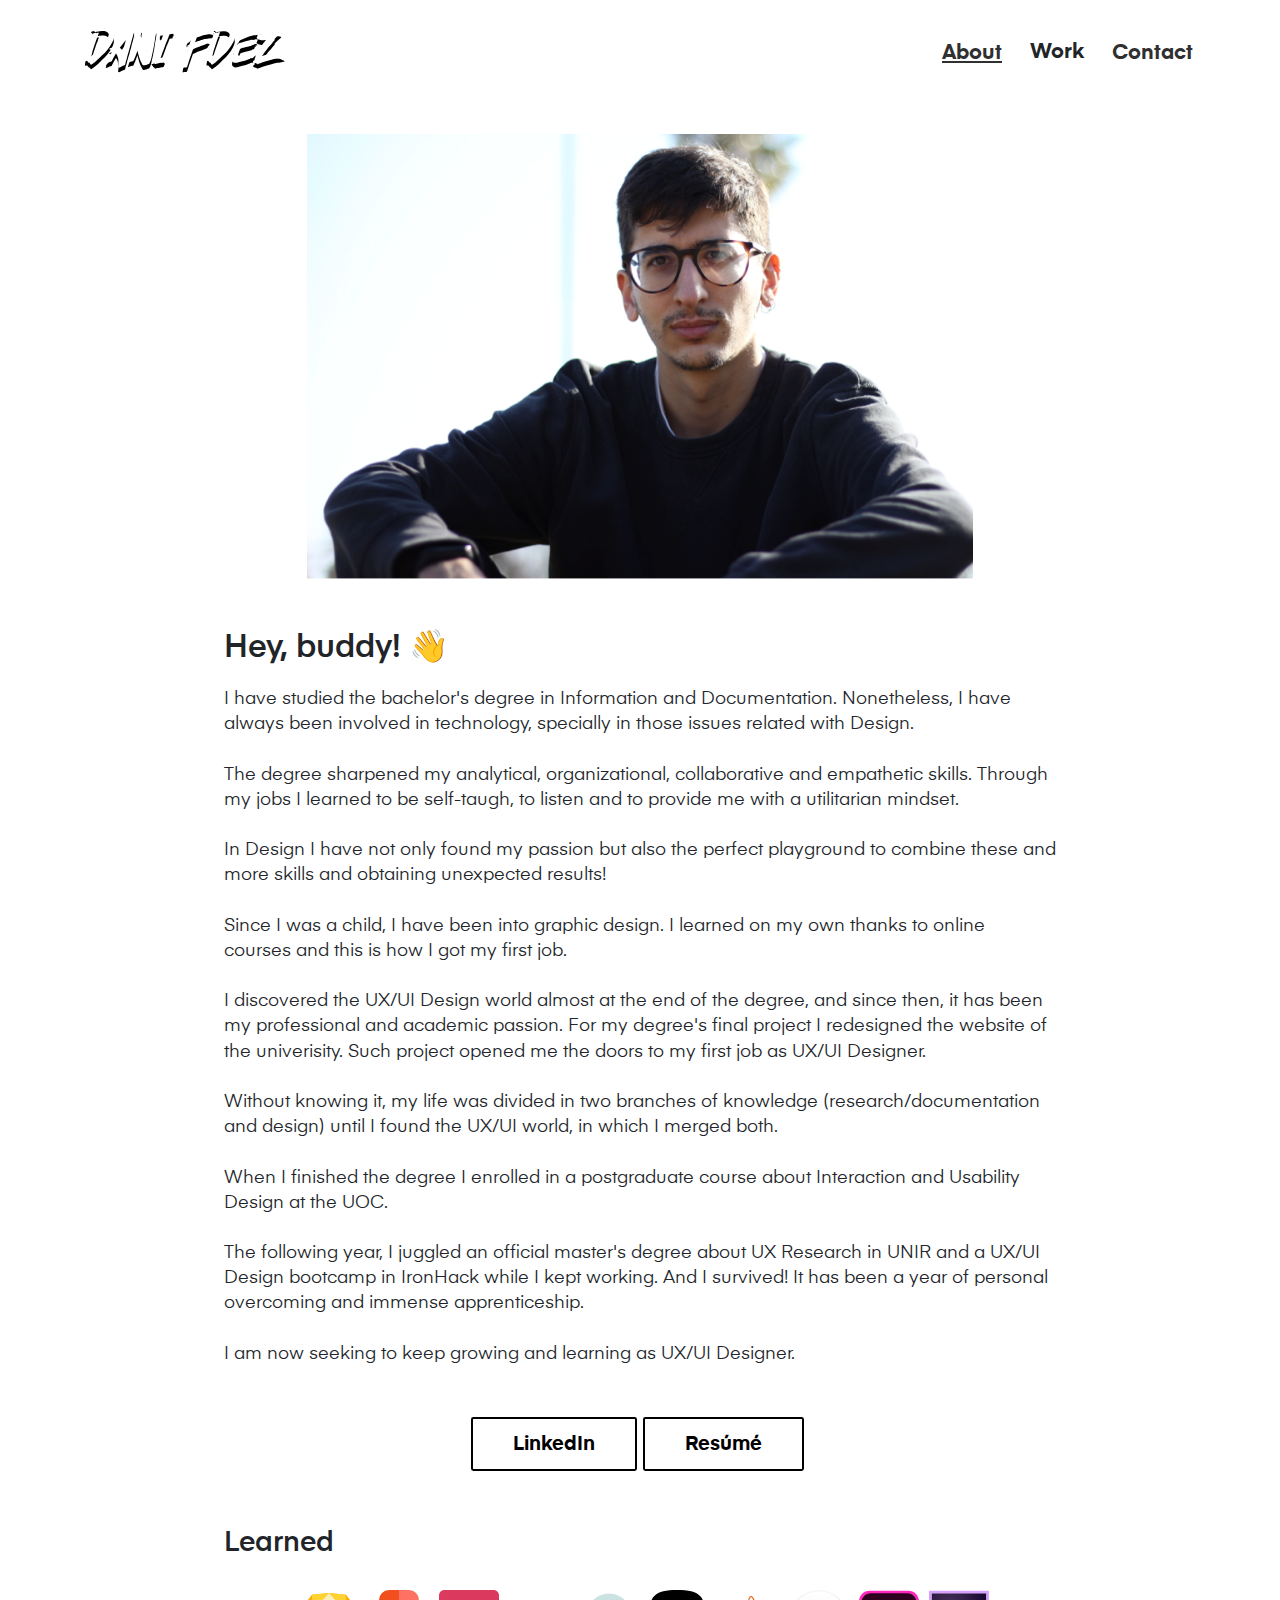
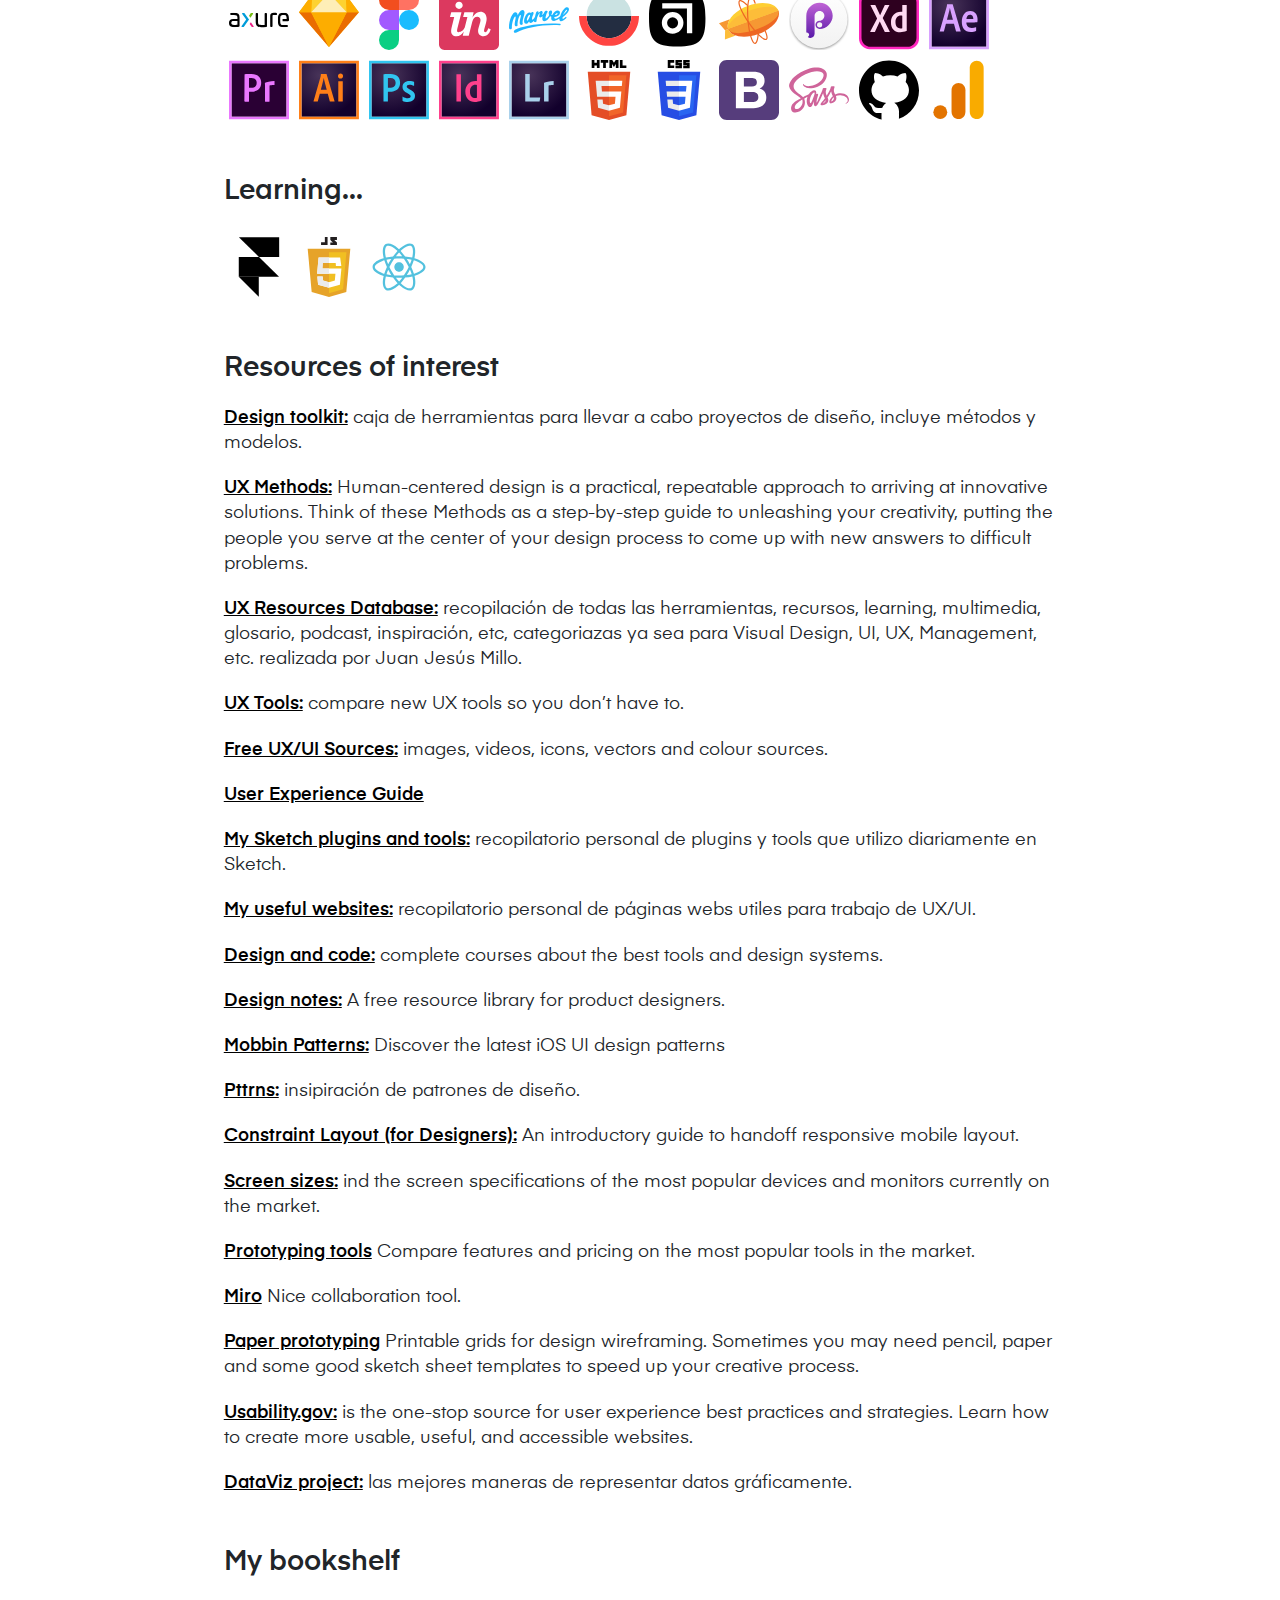
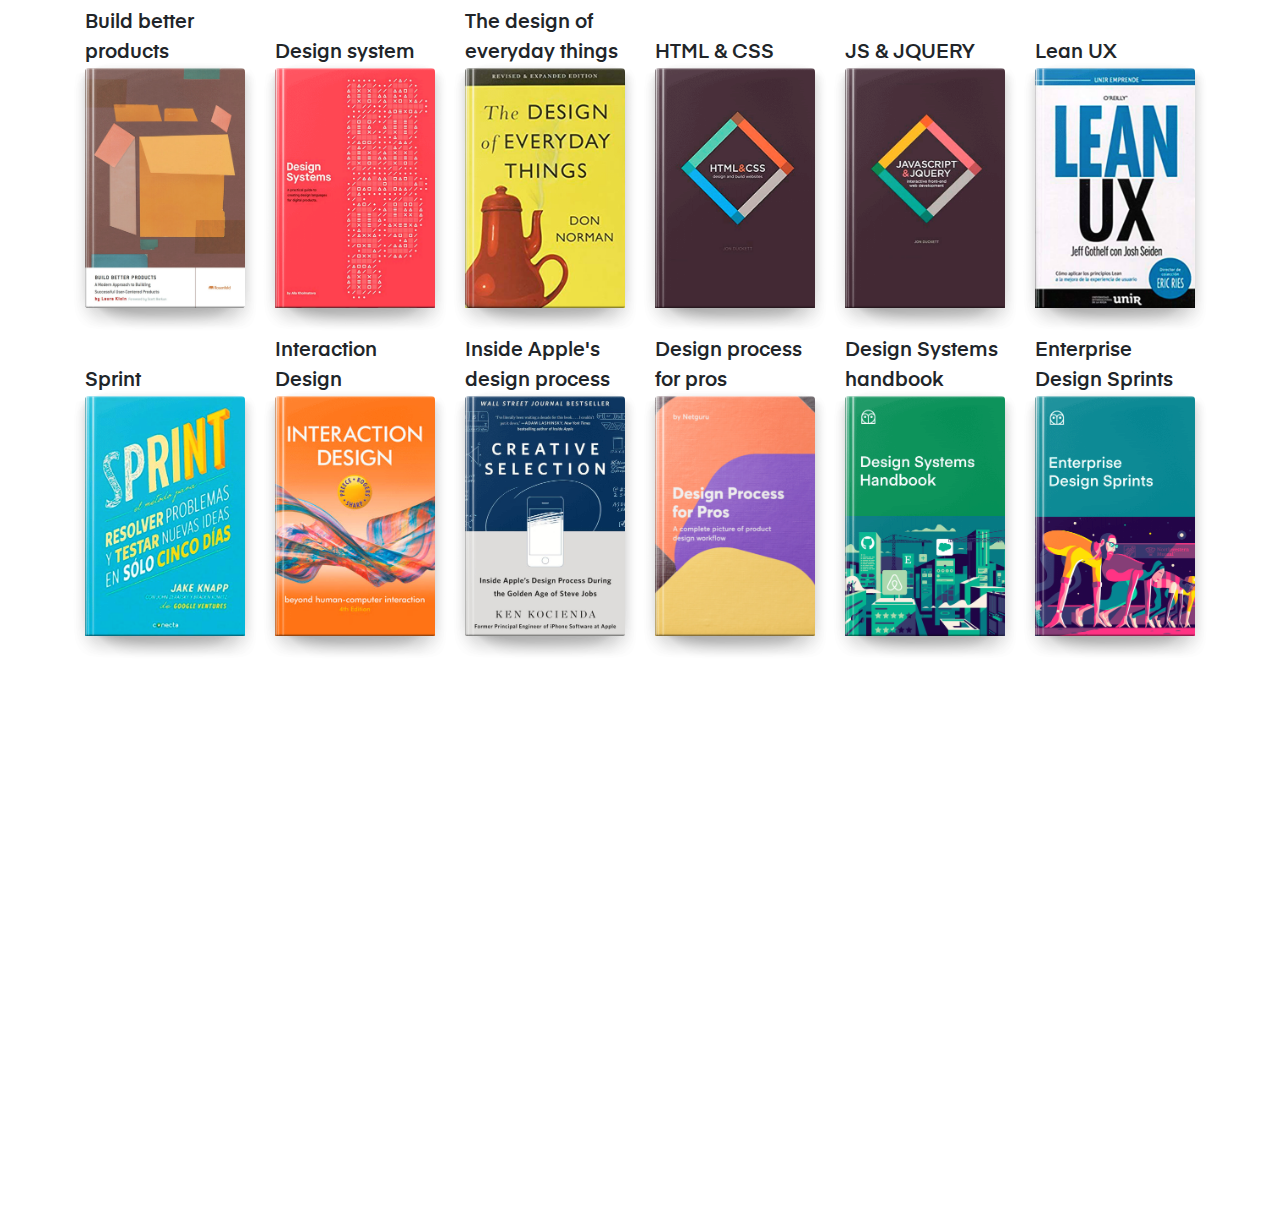
==== about-me.html @ 2f82a714 "New React" ====
<!DOCTYPE HTML>
<html>

<head>
    <meta charset="utf-8">
    <meta http-equiv="x-ua-compatible" content="ie=edge">
    <meta name="viewport" content="width=device-width, initial-scale=1">
    <title>Portfolio de Dani Fernández - Home</title>
    <!-- Global site tag (gtag.js) - Google Analytics -->
    <script async src="https://www.googletagmanager.com/gtag/js?id=UA-138930336-1"></script>
    <script>
        window.dataLayer = window.dataLayer || [];

        function gtag() {
            dataLayer.push(arguments);
        }
        gtag('js', new Date());
        gtag('config', 'UA-138930336-1');
    </script>
    <!-- fin del script de Google Analytics-->
    <link rel="icon" type="image/png" href="img/favicon.ico">
    <link rel="stylesheet" href="https://use.fontawesome.com/releases/v5.8.2/css/all.css"
        integrity="sha384-oS3vJWv+0UjzBfQzYUhtDYW+Pj2yciDJxpsK1OYPAYjqT085Qq/1cq5FLXAZQ7Ay" crossorigin="anonymous">

    <style>
        @import url('https://fonts.googleapis.com/css?family=Cabin&display=swap');
    </style>
    <meta name="description" content="Dani Fernàndez's portfolio. UX/UI designer">
    <meta name="keywords"
        content="UX, User Expirience, UI, Product Designer, User Interface, IA, Information Arquitecture, web design, mobile design, app design, mobile first, pixel perfect, sketch, framer, zeplin, axure, xd, hotjar">
    <link rel="stylesheet" href="css/reset.css">
    <link rel="stylesheet" href="css/fonts.css">
    <link rel="stylesheet" href="css/style.css">
    <link rel="stylesheet" href="css/responsive-css.css">
    <link rel="stylesheet" href="grt-responsive-menu.css">
    <link href="https://unpkg.com/aos@2.3.1/dist/aos.css" rel="stylesheet">
    <link rel="stylesheet" href="https://stackpath.bootstrapcdn.com/bootstrap/4.3.1/css/bootstrap.min.css"
        integrity="sha384-ggOyR0iXCbMQv3Xipma34MD+dH/1fQ784/j6cY/iJTQUOhcWr7x9JvoRxT2MZw1T" crossorigin="anonymous">
    <script src="https://unpkg.com/aos@2.3.1/dist/aos.js"></script>
</head>

<body>
    <!--<body id="background-about-me"> para poner fondo de color-->
    <header>
        <div class="container">
            <div class="grt-menu-row">
                <div class="grt-menu-logo">
                    <a href="index.html" class="grt-logo"><img id="humo" src="img/Logo.svg" alt="Breaking Borders Logo"
                            height="50" width="68"> </a>
                </div>
                <div class="grt-menu-right">
                    <nav>
                        <button class="grt-mobile-button"><span class="line1"></span><span class="line2"></span><span
                                class="line3"></span></button>
                        <ul class="grt-menu">
                            <li class="active"><a href="about-me.html">About</a></li>
                            <li class="grt-dropdown"><a>Work <span style="font-size: 0.75em;"><i
                                            class="fas fa-chevron-down"></i></span></a>
                                <ul class="grt-dropdown-list">
                                    <li><a href="work/wellness.html">Safely</a></li>
                                    <li><a href="work/capstone.html">Capstone</a></li>
                                    <li><a href="work/dali.html">Museu Dalí</a></li>
                                    <li><a href="work/bac.html">Barcelona Activa</a></li>
                                    <li><a href="work/extra.html">Extra</a></li>
                                </ul>
                            </li>
                            <li><a href="mailto:danifdezalonso@gmail.com">Contact</a></li>
                        </ul>
                    </nav>
                </div>
            </div>
        </div>
    </header>

    <div class="container about-me">
        <img src="img/profile.webp" class="center margin-top-mini profile">
        <h2 class="margin-top-mini margin-75">Hey, buddy! 👋</h2>
        <p class="margin-75" style="margin-top:20px;">
            I have studied the bachelor's degree in Information and Documentation. Nonetheless, I have always been
            involved in technology, specially in those issues related with Design.<br><br>

            The degree sharpened my analytical, organizational, collaborative and empathetic skills. Through my jobs I
            learned to be self-taugh, to listen and to provide me with a utilitarian mindset.<br><br>

            In Design I have not only found my passion but also the perfect playground to combine these and more skills
            and obtaining unexpected results!<br><br>

            Since I was a child, I have been into graphic design. I learned on my own thanks to online courses and this
            is how I got my first job.<br><br>

            I discovered the UX/UI Design world almost at the end of the degree, and since then, it has been my
            professional and academic passion. For my degree's final project I redesigned the website of the
            univerisity. Such project opened me the doors to my first job as UX/UI Designer. <br><br>

            Without knowing it, my life was divided in two branches of knowledge (research/documentation and design)
            until I found the UX/UI world, in which I merged both.<br><br>

            When I finished the degree I enrolled in a postgraduate course about Interaction and Usability Design at the
            UOC.<br><br>

            The following year, I juggled an official master's degree about UX Research in UNIR and a UX/UI Design
            bootcamp in IronHack while I kept working. And I survived! It has been a year of personal overcoming and
            immense apprenticeship.<br><br>

            I am now seeking to keep growing and learning as UX/UI Designer. </p>
        <div class="row margin-top-mini" style="justify-content: center;">
            <div><a href="https://www.linkedin.com/in/dani-fdez" target="_blank"><button
                        class="boton-cv">LinkedIn</button></a></div>
            <div><a href="https://drive.google.com/file/d/1-_pYslMUc0aTa4HWceda8Pv_zIOlMIqs/view?usp=sharing"
                    target="_blank"><button class="boton-cv">Resúmé</button></a></div>
        </div>
    </div>

    <!--Tools know-->
    <div class="container about-me margin-75 margin-top-mini">
        <h3 class="margin-75">Learned</h3>
    </div>
    <div class="container">
        <ul class="herramientas margin-75" style="margin-top: 24px;">

            <li>
                <a href="https://www.axure.com/">
                    <svg viewBox="0 0 117 28" version="1.1" xmlns="http://www.w3.org/2000/svg"
                        xmlns:xlink="http://www.w3.org/1999/xlink">
                        <defs>
                            <polygon id="path-1"
                                points="0.00774926654 0.0132998605 21.670493 0.0132998605 21.670493 27.9720949 0.00774926654 27.9720949">
                            </polygon>
                            <polygon id="path-3"
                                points="0.00020311996 0.0130968228 20.9520269 0.0130968228 20.9520269 27.9720949 0.00020311996 27.9720949">
                            </polygon>
                        </defs>
                        <g id="Page-1" stroke="none" stroke-width="1" fill="none" fill-rule="evenodd">
                            <g id="logo-reverse">
                                <g id="Group-17" transform="translate(24.342765, 0.000000)">
                                    <path
                                        d="M48.2591132,0.360074754 L46.5986075,0.360074754 C45.7495661,0.360074754 45.1564558,0.952944756 45.1564558,1.80164222 L45.1564558,23.6809818 L38.2524084,23.6809818 C33.9828268,23.6809818 32.2502136,23.4099265 32.2502136,16.5909062 L32.2502136,1.80164222 C32.2502136,0.952944756 31.6571033,0.360074754 30.8080619,0.360074754 L29.1952894,0.360074754 C28.3462479,0.360074754 27.7054045,0.979339653 27.7054045,1.80164222 L27.7054045,16.5909062 C27.7054045,26.2818943 31.2132862,27.9863956 38.5855251,27.9863956 C41.2362406,27.9863956 44.8680255,27.9863956 48.3312208,27.49809 L48.4114531,27.481847 C49.2665882,27.2676422 49.7012649,26.7773062 49.7012649,26.0240365 L49.7012649,1.80164222 C49.7012649,0.952944756 49.1081546,0.360074754 48.2591132,0.360074754"
                                        id="Fill-4" fill="#000000" fill-rule="nonzero"></path>
                                    <path
                                        d="M68.187314,0.411646323 L68.0745824,0.38220586 C67.1016378,0.177137811 64.4417819,0.0279051226 63.1225178,0.0279051226 C58.4558367,0.0279051226 55.9889448,1.98518828 55.9889448,5.68859542 L55.9889448,26.307071 C55.9889448,27.1567837 56.5820551,27.7496537 57.4321121,27.7496537 L59.0916022,27.7496537 C59.9416592,27.7496537 60.5347695,27.1567837 60.5347695,26.307071 L60.5347695,6.06726067 C60.5347695,5.15359115 60.764295,4.33331896 63.5500853,4.33331896 L67.6724049,4.3292582 C68.0766136,4.37798724 68.4625415,4.26631652 68.7580811,4.01454981 C69.0820574,3.74146414 69.2597874,3.34249512 69.2597874,2.89175148 L69.2597874,1.84915304 C69.2597874,1.1639009 68.8687814,0.640063703 68.187314,0.411646323"
                                        id="Fill-6" fill="#000000" fill-rule="nonzero"></path>
                                    <g id="Group-10" transform="translate(70.966167, 0.014605)">
                                        <g id="Fill-8-Clipped">
                                            <mask id="mask-2" fill="white">
                                                <use xlink:href="#path-1"></use>
                                            </mask>
                                            <g id="path-1"></g>
                                            <path
                                                d="M10.9823207,0.0132998605 C6.20392363,0.0132998605 3.50344377,0.937121268 1.95262288,3.10353323 C0.333756802,5.36638808 0.00774926654,8.93883592 0.00774926654,13.9690942 C0.00774926654,23.8438314 1.53318016,27.9726025 10.9823207,27.9726025 C12.1167457,27.9726025 15.9963369,27.9502683 18.2611244,27.6741371 C19.1426651,27.5269348 19.5377334,26.8508193 19.5377334,26.2457671 L19.5377334,25.1554548 C19.5377334,24.3067573 18.8968899,23.6661735 18.0478485,23.6661735 L10.9823207,23.6661735 C5.65042174,23.6661735 4.68966433,22.4073399 4.55255836,15.2482316 L4.55255836,12.9325869 C4.59826035,5.60698772 5.55901776,4.31871369 10.9823207,4.31871369 C15.9831341,4.31871369 16.9408447,5.46181579 17.1074031,11.9113074 L9.16236584,11.9113074 L9.16236584,16.2634199 L19.6128878,16.2634199 C21.670493,16.2634199 21.670493,14.8218525 21.670493,14.3487747 L21.670493,12.9579666 C21.5222154,2.91673857 19.1243843,0.0132998605 10.9823207,0.0132998605"
                                                id="Fill-8" fill="#000000" fill-rule="nonzero" mask="url(#mask-2)">
                                            </path>
                                        </g>
                                    </g>
                                    <path
                                        d="M22.585969,1.03720539 L22.585969,1.03720539 C22.3726931,0.583416193 21.9156731,0.312360901 21.3631869,0.312360901 L19.2294117,0.312360901 C18.6098958,0.312360901 18.1467823,0.562097237 17.9030383,1.01284087 L14.7404606,5.64209979 L17.5089856,9.4348435 L22.3422251,2.48892474 C22.8733838,1.84224976 22.6895602,1.25851645 22.585969,1.03720539"
                                        id="Fill-11" fill="#74BB11" fill-rule="nonzero"></path>
                                    <path
                                        d="M5.91439053,0.960355631 L5.91134373,0.956294877 C5.42893383,0.312665457 4.78809036,0.312665457 4.5768456,0.312665457 L2.48978802,0.312665457 C1.95558252,0.312665457 1.51785901,0.55834104 1.28833346,0.986750528 C1.0537299,1.4253119 1.10349429,1.95320985 1.42848623,2.44151545 L9.16024749,13.1801779 L0.269686859,25.6030379 C-0.0410866793,26.0700245 -0.0847574706,26.589801 0.150861682,27.0283623 C0.380387237,27.4567718 0.81811075,27.7024474 1.35231624,27.7024474 L3.48609142,27.7024474 C4.03451531,27.7024474 4.51692521,27.4171795 4.75762236,26.967451 L14.7084692,13.228907 L5.91439053,0.960355631 Z"
                                        id="Fill-13" fill="#009CD9" fill-rule="nonzero"></path>
                                    <path
                                        d="M23.6698264,25.9749789 L18.2838965,18.5748716 L15.9141579,21.844625 L20.1738667,27.5358633 L20.2849895,27.5843106 C20.4684304,27.663588 20.6439339,27.7023459 20.8220832,27.7023459 L22.6335619,27.7023459 C23.0709978,27.7023459 23.4431711,27.5067949 23.6530698,27.1676637 C23.869142,26.818843 23.8744336,26.3845789 23.6698264,25.9749789"
                                        id="Fill-15" fill="#EB2084" fill-rule="nonzero"></path>
                                </g>
                                <g id="Group-3">
                                    <g id="Fill-1-Clipped">
                                        <mask id="mask-4" fill="white">
                                            <use xlink:href="#path-3"></use>
                                        </mask>
                                        <g id="path-3"></g>
                                        <path
                                            d="M16.4072179,16.0743919 L16.4072179,23.3167456 C14.2947703,23.6416059 11.0753189,23.7136843 9.97745553,23.7136843 C5.1228885,23.7136843 4.59172981,22.3848027 4.59172981,19.5625791 C4.59172981,16.9220741 5.57787721,16.0743919 8.6500666,16.0743919 L16.4072179,16.0743919 Z M9.74082078,0.0130968228 C8.24077988,0.0130968228 6.19536189,0.0516739805 3.65026879,0.359276053 L3.53550602,0.383640574 C2.79411816,0.595814941 2.41834624,1.08310535 2.41834624,1.83434474 L2.41834624,2.87694319 C2.41834624,3.76624819 2.97083253,4.31851066 3.86049795,4.31851066 L9.74082078,4.31851066 C14.475547,4.31851066 16.4072179,5.60373912 16.4072179,8.75488379 L16.4072179,11.8166919 L8.6500666,11.8166919 C2.5869358,11.8166919 0.00020311996,14.1323365 0.00020311996,19.5625791 C0.00020311996,25.6141169 2.67732419,27.9723994 9.55090362,27.9723994 C12.3346627,27.9723994 17.4603948,27.7561643 19.3544885,27.1775069 C20.9520269,26.7328544 20.9520269,25.5105677 20.9520269,25.1075379 L20.9520269,8.47063105 C20.9520269,2.7794851 17.2846961,0.0130968228 9.74082078,0.0130968228 L9.74082078,0.0130968228 Z"
                                            id="Fill-1" fill="#000000" fill-rule="nonzero" mask="url(#mask-4)"></path>
                                    </g>
                                </g>
                            </g>
                        </g>
                    </svg>
                </a>
            </li>
            <li>
                <a href="https://www.sketch.com/">
                    <svg viewBox="0 0 394 356" version="1.1" xmlns="http://www.w3.org/2000/svg"
                        xmlns:xlink="http://www.w3.org/1999/xlink">
                        <g id="Page-1" stroke="none" stroke-width="1" fill="none" fill-rule="evenodd">
                            <g id="Sketch_Logo" fill-rule="nonzero">
                                <polygon id="Path" fill="#FDB300"
                                    points="85.790323 11.7151549 196.602823 0 307.415323 11.7151549 393.205645 126.881084 196.602823 355.823009 0 126.881084">
                                </polygon>
                                <g id="Group" transform="translate(0.000000, 126.881084)">
                                    <polygon id="Path" fill="#EA6C00" points="79.634 0 196.603 228.942 0 0"></polygon>
                                    <polygon id="Path" fill="#EA6C00"
                                        transform="translate(294.903968, 114.471000) scale(-1, 1) translate(-294.903968, -114.471000) "
                                        points="276.236468 0 393.205468 228.942 196.602468 0"></polygon>
                                    <polygon id="Path" fill="#FDAD00" points="79.634 0 313.572 0 196.603 228.942">
                                    </polygon>
                                </g>
                                <g id="Group">
                                    <polygon id="Path" fill="#FDD231" points="196.603 0 85.79 11.715 79.634 126.881">
                                    </polygon>
                                    <polygon id="Path" fill="#FDD231"
                                        transform="translate(255.086896, 63.440500) scale(-1, 1) translate(-255.086896, -63.440500) "
                                        points="313.571396 0 202.758396 11.715 196.602396 126.881"></polygon>
                                    <polygon id="Path" fill="#FDAD00"
                                        transform="translate(350.310468, 69.298000) scale(-1, 1) translate(-350.310468, -69.298000) "
                                        points="307.414968 126.881 393.205968 11.715 387.048968 126.881"></polygon>
                                    <polygon id="Path" fill="#FDAD00" points="0 126.881 85.79 11.715 79.634 126.881">
                                    </polygon>
                                    <polygon id="Path" fill="#FEEEB7" points="196.603 0 79.634 126.881 313.572 126.881">
                                    </polygon>
                                </g>
                            </g>
                        </g>
                    </svg>
                </a>
            </li>
            <li>
                <a href="https://www.figma.com/">
                    <svg width="40px" viewBox="0 0 38 57" class="css-18puooo"><path fill="#1abcfe" d="M19 28.5a9.5 9.5 0 1 1 19 0 9.5 9.5 0 0 1-19 0z"></path><path fill="#0acf83" d="M0 47.5A9.5 9.5 0 0 1 9.5 38H19v9.5a9.5 9.5 0 1 1-19 0z"></path><path fill="#ff7262" d="M19 0v19h9.5a9.5 9.5 0 1 0 0-19H19z"></path><path fill="#f24e1e" d="M0 9.5A9.5 9.5 0 0 0 9.5 19H19V0H9.5A9.5 9.5 0 0 0 0 9.5z"></path><path fill="#a259ff" d="M0 28.5A9.5 9.5 0 0 0 9.5 38H19V19H9.5A9.5 9.5 0 0 0 0 28.5z"></path></svg>
                </a>
            </li>
            <li>
                <a href="https://www.invisionapp.com/">
                    <svg viewBox="0 0 2500 2500" version="1.1" xmlns="http://www.w3.org/2000/svg"
                        xmlns:xlink="http://www.w3.org/1999/xlink">
                        <g id="Page-1" stroke="none" stroke-width="1" fill="none" fill-rule="evenodd">
                            <g id="invision" fill-rule="nonzero">
                                <path
                                    d="M2273.36914,0 L226.630859,0 C101.464844,0 0,101.464844 0,226.630859 L0,2273.36914 C0,2398.53516 101.464844,2500 226.630859,2500 L2273.36914,2500 C2398.53516,2500 2500,2398.53516 2500,2273.36914 L2500,226.630859 C2500,101.464844 2398.53516,0 2273.36914,0"
                                    id="Path" fill="#DC395F"></path>
                                <path
                                    d="M835.498047,786.572266 C918.603516,786.572266 988.222656,721.435547 988.222656,636.064453 C988.222656,550.751953 918.603516,485.625 835.498047,485.625 C752.392578,485.625 682.792969,550.751953 682.792969,636.064453 C682.792969,721.425781 752.392578,786.572266 835.498047,786.572266 M518.837891,1592.43164 C509.863281,1630.61523 505.361328,1671.8457 505.361328,1705.47852 C505.361328,1838.00781 577.226562,1925.98633 729.951172,1925.98633 C856.611328,1925.98633 959.296875,1850.77148 1033.23242,1729.31641 L988.085937,1910.49805 L1239.59961,1910.49805 L1383.34961,1333.94531 C1419.28711,1187.96875 1488.90625,1112.19727 1594.47266,1112.19727 C1677.56836,1112.19727 1729.21875,1163.87695 1729.21875,1249.18945 C1729.21875,1273.90625 1726.97266,1300.83008 1717.98828,1330.03906 L1643.86719,1595.04883 C1632.63672,1633.23242 1628.16406,1671.43555 1628.16406,1707.34375 C1628.16406,1833.1543 1702.25586,1925.17578 1857.22656,1925.17578 C1989.73633,1925.17578 2095.2832,1839.87305 2153.68164,1635.48828 L2054.87305,1597.34375 C2005.45898,1734.26758 1962.7832,1759.02344 1929.0918,1759.02344 C1895.40039,1759.02344 1877.43164,1736.58203 1877.43164,1691.68945 C1877.43164,1671.47461 1881.94336,1649.04297 1888.66211,1622.03125 L1960.54688,1363.84766 C1978.50586,1303.22266 1985.25391,1249.46289 1985.25391,1200.06836 C1985.25391,1006.92383 1868.45703,906.123047 1726.97266,906.123047 C1594.47266,906.123047 1459.70703,1025.64453 1392.34375,1151.43555 L1441.73828,925.654297 L1057.71484,925.654297 L1003.80859,1124.52148 L1183.48633,1124.52148 L1072.8418,1567.49023 C985.957031,1760.63477 826.357422,1763.76953 806.328125,1759.28711 C773.4375,1751.86523 752.402344,1739.375 752.402344,1696.64063 C752.402344,1671.98242 756.894531,1636.5625 768.125,1593.85742 L936.582031,925.654297 L509.863281,925.654297 L455.957031,1124.52148 L633.369141,1124.52148 L518.847656,1592.43164"
                                    id="Shape" fill="#FFFFFF"></path>
                            </g>
                        </g>
                    </svg>
                </a>
            </li>
            <li>
                <a href="https://marvelapp.com">
                    <svg viewBox="0 0 1512 642" version="1.1" xmlns="http://www.w3.org/2000/svg"
                        xmlns:xlink="http://www.w3.org/1999/xlink">
                        <g id="Page-1" stroke="none" stroke-width="1" fill="none" fill-rule="evenodd">
                            <g id="marvel-6" transform="translate(-0.243243, 0.000000)" fill="#1FB6FF"
                                fill-rule="nonzero">
                                <path
                                    d="M1284.33784,415.837838 C734.506757,374.452703 280.114865,503.675676 177.918919,551.817568 C121.331081,577.155405 117.108108,609.25 125.554054,626.986486 C133.155405,640.5 160.182432,648.945946 189.743243,633.743243 C407.648649,518.033784 849.371622,425.972973 1284.33784,452.155405 C1294.47297,452.155405 1302.91892,443.709459 1302.91892,433.574324 C1302.91892,424.283784 1294.47297,415.837838 1284.33784,415.837838 L1284.33784,415.837838 Z M1420.31757,253.675676 C1397.51351,279.013514 1363.72973,298.439189 1352.75,289.148649 C1342.61486,279.858108 1352.75,249.452703 1352.75,249.452703 C1406.80405,214.824324 1511.53378,126.986486 1511.53378,59.4189189 C1511.53378,-3.08108108 1454.94595,-22.5067568 1394.97973,35.7702703 C1346.83784,87.2905405 1311.36486,149.790541 1292.78378,218.202703 C1261.53378,248.608108 1212.5473,287.459459 1167.78378,287.459459 C1144.97973,287.459459 1138.22297,271.412162 1141.60135,249.452703 C1179.60811,248.608108 1284.33784,219.891892 1284.33784,132.898649 C1284.33784,118.540541 1277.58108,105.027027 1267.44595,94.8918919 C1256.46622,84.7567568 1242.10811,80.5337838 1227.75,81.3783784 C1180.4527,81.3783784 1119.64189,129.52027 1090.08108,197.087838 C1081.63514,195.398649 1074.03378,192.864865 1066.43243,189.486486 C1074.03378,172.594595 1080.79054,155.702703 1085.01351,137.966216 C1091.77027,102.493243 1076.56757,80.5337838 1047.00676,83.0675676 C1028.42568,84.7567568 1005.62162,100.804054 1001.39865,137.966216 C999.709459,156.547297 1003.08784,175.972973 1011.53378,192.864865 C998.864865,232.560811 945.655405,282.391892 927.918919,280.702703 C910.182432,279.013514 930.452703,208.067568 948.189189,155.702703 C958.324324,145.567568 965.925676,133.743243 970.993243,120.22973 C976.060811,110.094595 972.682432,97.4256757 962.547297,91.5135135 C935.52027,81.3783784 905.114865,94.0472973 893.290541,120.22973 C885.689189,132.898649 879.777027,146.412162 874.709459,159.925676 C860.351351,177.662162 836.702703,199.621622 829.945946,197.932432 C819.810811,191.175676 852.75,148.101351 848.527027,124.452703 C845.148649,104.182432 827.412162,90.6689189 807.141892,92.3581081 C777.581081,96.5810811 737.885135,152.324324 737.885135,152.324324 C742.108108,142.189189 745.486486,131.209459 746.331081,120.22973 C744.641892,99.1148649 704.945946,89.8243243 685.52027,127.831081 C672.006757,164.148649 661.871622,202.155405 655.959459,241.006757 C647.513514,258.743243 614.574324,310.263514 588.391892,311.952703 C567.277027,313.641892 593.459459,220.736486 596.837838,215.668919 C608.662162,197.932432 623.02027,160.77027 619.641892,144.722973 C619.641892,137.121622 616.263514,129.52027 610.351351,124.452703 C604.439189,119.385135 595.993243,118.540541 588.391892,120.22973 C574.878378,123.608108 563.898649,132.054054 557.141892,143.878378 C547.851351,132.054054 532.648649,126.986486 517.445946,129.52027 C430.452703,138.810811 374.709459,288.304054 380.621622,358.405405 C385.689189,396.412162 403.425676,419.216216 437.209459,414.993243 C475.216216,409.925676 506.466216,355.871622 506.466216,355.871622 C506.466216,355.871622 514.912162,400.635135 555.452703,395.567568 C585.858108,386.277027 612.885135,367.695946 632.310811,342.358108 C631.466216,344.891892 630.621622,347.425676 630.621622,349.959459 C623.864865,387.966216 687.209459,383.743243 693.121622,355.027027 C711.702703,212.290541 760.689189,153.168919 775.047297,153.168919 C786.871622,153.168919 743.797297,220.736486 768.290541,246.074324 C786.871622,268.878378 820.655405,251.141892 848.527027,227.493243 C843.459459,245.22973 840.925676,263.810811 840.081081,282.391892 C838.391892,322.087838 852.75,354.182432 892.445946,353.337838 C944.810811,351.648649 1000.55405,287.459459 1036.87162,226.648649 C1046.16216,232.560811 1057.14189,236.783784 1068.12162,239.317568 C1064.74324,253.675676 1063.05405,268.033784 1063.89865,283.236486 C1067.27703,329.689189 1100.21622,347.425676 1138.22297,345.736486 C1182.98649,344.047297 1235.35135,310.263514 1270.82432,279.858108 C1270.82432,281.547297 1269.97973,283.236486 1269.13514,284.925676 C1265.75676,307.72973 1270.82432,349.114865 1303.76351,350.804054 C1341.77027,354.182432 1406.80405,315.331081 1439.74324,275.635135 C1467.61486,257.898649 1440.58784,232.560811 1420.31757,253.675676 L1420.31757,253.675676 Z M1455.79054,60.2635135 C1460.01351,60.2635135 1462.5473,64.4864865 1462.5473,67.8648649 C1462.5473,107.560811 1360.35135,192.864865 1360.35135,192.864865 C1360.35135,192.864865 1427.07432,60.2635135 1455.79054,60.2635135 L1455.79054,60.2635135 Z M1210.01351,143.878378 C1213.39189,143.878378 1216.77027,144.722973 1219.30405,147.256757 C1221.83784,149.790541 1222.68243,153.168919 1221.83784,156.547297 C1221.83784,179.351351 1190.58784,196.243243 1155.95946,196.243243 C1174.54054,170.060811 1195.65541,143.878378 1210.01351,143.878378 Z M530.114865,206.378378 C526.736486,230.027027 484.506757,338.135135 460.858108,338.135135 C431.297297,339.824324 475.216216,186.108108 523.358108,186.952703 C532.648649,186.952703 532.648649,193.709459 530.114865,206.378378 L530.114865,206.378378 Z M160.182432,235.094595 C188.054054,235.094595 137.378378,377.831081 144.135135,440.331081 C150.891892,502.831081 220.993243,485.094595 215.925676,447.932432 C207.47973,387.121622 250.554054,192.864865 292.783784,192.864865 C324.033784,192.864865 258.155405,326.310811 271.668919,409.081081 C280.114865,463.97973 355.283784,447.087838 346.837838,412.459459 C324.033784,303.506757 400.891892,197.932432 390.756757,121.074324 C385.689189,88.9797297 367.952703,71.2432432 345.993243,71.2432432 C275.047297,71.2432432 217.614865,212.290541 217.614865,212.290541 C217.614865,212.290541 224.371622,132.054054 166.939189,128.675676 C84.1689189,124.452703 -1.13513514,329.689189 0.554054054,515.5 C2.24324324,574.621622 77.4121622,565.331081 72.3445946,517.189189 C68.1216216,434.418919 117.108108,235.094595 160.182432,235.094595 L160.182432,235.094595 Z"
                                    id="Shape"></path>
                            </g>
                        </g>
                    </svg>
                </a>
            </li>
            <!--marvel-->
            <li>
                <a href="https://overflow.io/">
                    <svg viewBox="0 0 54 48" version="1.1" xmlns="http://www.w3.org/2000/svg"
                        xmlns:xlink="http://www.w3.org/1999/xlink">
                        <g id="Page-1" stroke="none" stroke-width="1" fill="none" fill-rule="evenodd">
                            <g id="logo-sprite" transform="translate(-1.000000, 0.000000)" fill-rule="nonzero">
                                <g id="Group-2" transform="translate(1.000000, 0.150000)">
                                    <path
                                        d="M47.15,20.15 C47.15,14.5833333 45.1833333,9.83333333 41.25,5.9 C37.3166667,1.96666667 32.5666667,-8.8817842e-16 27,0 C21.4333333,0 16.6833333,1.96666667 12.75,5.9 C8.81666667,9.83333333 6.85,14.5833333 6.85,20.15 L47.15,20.15 Z"
                                        id="Path" fill="#CAE2E2"></path>
                                    <path
                                        d="M41.15,34.5 L41.25,34.4 C45.1166667,30.5666667 47.0833333,25.9333333 47.15,20.5 L47.15,20.15 L6.85,20.15 L6.85,20.5 C6.91666667,25.9333333 8.88333333,30.5666667 12.75,34.4 L12.85,34.5 C16.7833333,38.3666667 21.5,40.3 27,40.3 C32.5,40.3 37.2166667,38.3666667 41.15,34.5 Z"
                                        id="Path" fill="#232D41"></path>
                                    <path
                                        d="M53.65,20.15 L47.15,20.15 L47.15,20.5 C47.0833333,25.9333333 45.1166667,30.5666667 41.25,34.4 L41.15,34.5 C37.2166667,38.3666667 32.5,40.3 27,40.3 C21.5,40.3 16.7833333,38.3666667 12.85,34.5 L12.75,34.4 C8.88333333,30.5666667 6.91666667,25.9333333 6.85,20.5 L6.85,20.15 L0.4,20.15 C0.133333333,20.15 0,20.2666667 0,20.5 C0.1,27.8333333 2.78333333,34.1 8.05,39.3 C13.3166667,44.5 19.6333333,47.1 27,47.1 C34.3666667,47.1 40.6833333,44.5 45.95,39.3 C51.2166667,34.1 53.9,27.8333333 54,20.5 C54,20.2666667 53.8833333,20.15 53.65,20.15 Z"
                                        id="Path" fill="#FF4542"></path>
                                </g>
                            </g>
                        </g>
                    </svg>
                </a>
            </li>
            <li>
                <a href="https://www.abstract.com/">
                    <svg class="abstract-logo" xmlns="http://www.w3.org/2000/svg" viewBox="0 0 54 54">

                        <title>Abstrac</title>

                        <desc>
                            <p class="site-title">Abstract</p>
                        </desc>

                        <g class="abstract-logo-mark">
                            <path
                                d="M25.41 0C5.08 0 0 5.08 0 25.41s5.08 25.41 25.41 25.41 25.41-5.08 25.41-25.41S45.74 0 25.41 0zm-4.17 39.31A9.73 9.73 0 1 1 31 29.58a9.75 9.75 0 0 1-9.76 9.73zm17.67-.4h-4.77V16.67H11.91v-4.76h27z">
                            </path>
                            <circle cx="21.24" cy="29.58" r="4.96"></circle>
                        </g>
                </a>

                </svg>
            </li>
            <li>
                <a href="https://zeplin.io/">
                    <svg viewBox="0 0 60 48" version="1.1" xmlns="http://www.w3.org/2000/svg"
                        xmlns:xlink="http://www.w3.org/1999/xlink">
                        <g id="Page-1" stroke="none" stroke-width="1" fill="none" fill-rule="evenodd">
                            <g id="icZeplin" transform="translate(-1.000000, 0.000000)" fill-rule="nonzero">
                                <path
                                    d="M10.2250028,33.0840797 L7.086191,34.2307306 L6.9176616,43.5684487 L17.7831675,39.5991498 C14.0564263,38.3472886 11.3349322,36.1447793 10.2250028,33.0840797"
                                    id="Path" fill="#FDBD39"></path>
                                <path
                                    d="M11.8676263,23.2078406 L0.976991,27.1863498 L7.086191,34.2307306 L10.2250028,33.0840797 C9.11832041,30.032307 9.80080276,26.5825771 11.8676263,23.2078406"
                                    id="Path" fill="#F69833"></path>
                                <path
                                    d="M30.1946263,9.73401033 C16.3264381,14.8002244 7.38569688,25.2544118 10.2250028,33.0840797 L60.4462381,14.7376295 C57.6069322,6.9079262 44.0628498,4.6677609 30.1946263,9.73401033"
                                    id="Path" fill="#FECF33"></path>
                                <path
                                    d="M40.4765792,38.0876989 C54.3448028,33.0214494 63.3023439,22.6136325 60.4462381,14.7376295 L10.2250028,33.0840797 C13.0810734,40.9601181 26.608391,43.1539129 40.4765792,38.0876989"
                                    id="Path" fill="#EE6723"></path>
                                <path
                                    d="M60.4462381,14.7376295 L10.2250028,33.0840797 C11.2084028,35.7959203 14.9585086,37.1319498 20.2203322,37.1319498 C25.350191,37.1319498 31.9168734,35.8630494 38.7629086,33.3620546 C52.6311675,28.2958406 62.3883675,20.0932959 60.4462381,14.7376295"
                                    id="Path" fill="#F69833"></path>
                                <path
                                    d="M50.4509086,10.689724 C45.3210145,10.689724 38.7543675,11.9586598 31.9082616,14.4596192 C18.0400734,19.5258686 8.28283806,27.7283779 10.2250028,33.0840797 L60.4462381,14.7376295 C59.4628381,12.0257535 55.7127322,10.689724 50.4509086,10.689724"
                                    id="Path" fill="#FDBD39"></path>
                                <path
                                    d="M47.6773557,44.0629018 L47.6770028,44.0629018 C46.1994145,44.0629018 44.0195086,42.7282185 41.1977792,40.0959764 C37.8595204,36.981786 34.0355439,32.4205107 30.4301086,27.2524517 C26.8248145,22.0846052 23.8622969,16.9179631 22.0883086,12.7042007 C20.1554969,8.11224797 19.8799204,5.28882066 21.2692028,4.3122775 C21.5738263,4.09838524 21.9410263,3.99002214 22.3605322,3.99002214 C23.4906145,3.99002214 25.6925439,4.83138598 29.7642851,8.83986421 L29.8533322,8.92746864 L29.8412969,9.0520561 C29.8134498,9.34002066 29.787791,9.63057122 29.7649204,9.91573727 L29.7195322,10.4819956 L29.3200734,10.0795395 C24.9329086,5.65967823 23.0016851,5.18251218 22.3749322,5.18251218 C22.1962028,5.18251218 22.0538616,5.21885756 21.9518263,5.29059188 C21.3492145,5.71401918 21.3104263,7.78790258 23.1842969,12.2392915 C24.9266263,16.3779542 27.8460498,21.4664502 31.404791,26.5673801 C34.9636734,31.6688059 38.7291322,36.1626686 42.0077086,39.221172 C45.5431557,42.5191793 47.1363322,42.8753004 47.6572381,42.8753004 C47.8370969,42.8753004 47.9832498,42.8366524 48.0916381,42.7604192 C48.7273557,42.3137535 48.7280969,40.0920797 46.6384028,35.3009004 L46.5424734,35.0809506 L46.7524734,34.9659985 C46.9625086,34.8510111 47.1656263,34.7377948 47.3561086,34.6295026 L47.6076851,34.4865299 L47.7236616,34.752248 C49.2053792,38.1471764 50.5904263,42.4620399 48.7742616,43.7387336 C48.4680498,43.9538303 48.0990498,44.0629018 47.6773557,44.0629018 L47.6773557,44.0629018 Z M47.6770028,43.5392236 L47.6773778,43.5392236 L47.6771278,43.801045 L47.6770028,43.5392236 Z"
                                    id="Shape" fill="#EE6723"></path>
                                <path
                                    d="M40.8132498,37.9445491 L40.7921439,38.2054849 C40.4415322,42.5437993 39.5183792,47.7594686 37.111391,47.9705624 C37.0629675,47.9748841 37.0127439,47.9771159 36.9625204,47.9771159 C35.3273792,47.9771159 33.7804028,45.6343262 32.3646498,41.0137151 C31.0251322,36.6423498 29.9856851,30.7731011 29.4377792,24.4871911 C28.8898381,18.2025919 28.8980616,12.2413815 29.4608969,7.70178598 C30.0743792,2.75502288 31.2423322,0.17166642 32.9321086,0.02338008 C32.9820498,0.01877491 33.0338263,0.01640148 33.0849675,0.01640148 C34.2711675,0.01640148 36.0588851,1.35955128 37.8890263,7.6157048 L36.6940381,7.84635277 C36.082991,5.75571365 35.4170616,4.05534465 34.7559675,2.88694317 C34.1444263,1.80621697 33.5498263,1.2110524 33.0815792,1.2110524 C33.066191,1.2110524 33.0506969,1.21169004 33.0354145,1.21300074 C32.302991,1.27733137 31.2363322,3.053969 30.6416616,7.84929299 C30.0888498,12.307448 30.0821792,18.1793181 30.6228851,24.3832561 C31.1639086,30.5881151 32.1863792,36.3696531 33.5018616,40.6626952 C34.090991,42.5854229 34.737191,44.1700251 35.3705792,45.2452959 C35.9546616,46.236859 36.5198969,46.7829609 36.9621675,46.7829609 C36.9773792,46.7829609 36.9925204,46.7822524 37.0076263,46.7809771 C37.7084263,46.7195513 39.0290969,44.8707542 39.5849439,38.3660635 L40.8132498,37.9445491"
                                    id="Path" fill="#EE6723"></path>
                            </g>
                        </g>
                </a>
                </svg>
            </li>
            <li>
                <a href="https://www.principleformac.com/">
                    <svg viewBox="0 0 315 314" version="1.1" xmlns="http://www.w3.org/2000/svg"
                        xmlns:xlink="http://www.w3.org/1999/xlink">
                        <defs>
                            <linearGradient x1="50%" y1="0%" x2="50%" y2="100%" id="linearGradient-1">
                                <stop stop-color="#FFFFFF" offset="0%"></stop>
                                <stop stop-color="#F2F2F2" offset="100%"></stop>
                            </linearGradient>
                            <circle id="path-2" cx="150" cy="150" r="150"></circle>
                            <filter x="-5.2%" y="-3.8%" width="110.3%" height="110.3%" filterUnits="objectBoundingBox"
                                id="filter-3">
                                <feOffset dx="0" dy="4" in="SourceAlpha" result="shadowOffsetOuter1"></feOffset>
                                <feGaussianBlur stdDeviation="4.5" in="shadowOffsetOuter1" result="shadowBlurOuter1">
                                </feGaussianBlur>
                                <feColorMatrix values="0 0 0 0 0   0 0 0 0 0   0 0 0 0 0  0 0 0 0.404579937 0"
                                    type="matrix" in="shadowBlurOuter1"></feColorMatrix>
                            </filter>
                            <linearGradient x1="50%" y1="0%" x2="50%" y2="100%" id="linearGradient-4">
                                <stop stop-color="#C063D5" offset="0%"></stop>
                                <stop stop-color="#5A1AA9" offset="100%"></stop>
                            </linearGradient>
                            <path
                                d="M91.6932782,241.255763 C95.8699124,239.232216 98.75,234.952448 98.75,230 C98.75,223.096441 93.1535594,217.5 86.25,217.5 C85.3938354,217.5 84.5577749,217.586076 83.75,217.750045 L83.75,130.933494 C83.75,92.4488612 114.877214,61.25 153.272246,61.25 L153.905241,61.25 C192.471471,61.25 223.241771,92.7115504 222.475681,131.360462 L178.835078,130.491428 L178.859397,129.264538 L222.5,130.133572 C221.747671,168.08824 190.609668,199.375 153.588743,199.375 C141.535346,199.375 131.764136,189.581229 131.764136,177.5 C131.764136,165.418771 141.535346,155.625 153.588743,155.625 C166.621521,155.625 178.574956,143.614459 178.859397,129.264538 L222.5,130.133572 L222.475681,131.360462 L178.835078,130.491428 C179.115589,116.339813 168.024926,105 153.905241,105 L153.272246,105 C138.983939,105 127.399215,116.61139 127.399215,130.933494 L127.399215,224.375 C127.399215,236.456229 117.628005,246.25 105.574607,246.25 C100.301781,246.25 95.4656903,244.375791 91.6932782,241.255763 Z"
                                id="path-5"></path>
                            <filter x="-2.9%" y="-2.2%" width="105.8%" height="104.3%" filterUnits="objectBoundingBox"
                                id="filter-6">
                                <feGaussianBlur stdDeviation="4" in="SourceAlpha" result="shadowBlurInner1">
                                </feGaussianBlur>
                                <feOffset dx="0" dy="0" in="shadowBlurInner1" result="shadowOffsetInner1"></feOffset>
                                <feComposite in="shadowOffsetInner1" in2="SourceAlpha" operator="arithmetic" k2="-1"
                                    k3="1" result="shadowInnerInner1"></feComposite>
                                <feColorMatrix values="0 0 0 0 0   0 0 0 0 0   0 0 0 0 0  0 0 0 0.42017663 0"
                                    type="matrix" in="shadowInnerInner1"></feColorMatrix>
                            </filter>
                            <circle id="path-7" cx="153.75" cy="177.5" r="13.75"></circle>
                            <filter x="-18.2%" y="-14.5%" width="136.4%" height="136.4%" filterUnits="objectBoundingBox"
                                id="filter-8">
                                <feOffset dx="0" dy="1" in="SourceAlpha" result="shadowOffsetOuter1"></feOffset>
                                <feGaussianBlur stdDeviation="1.5" in="shadowOffsetOuter1" result="shadowBlurOuter1">
                                </feGaussianBlur>
                                <feColorMatrix values="0 0 0 0 0   0 0 0 0 0   0 0 0 0 0  0 0 0 0.159703351 0"
                                    type="matrix" in="shadowBlurOuter1"></feColorMatrix>
                            </filter>
                        </defs>
                        <g id="Page-1" stroke="none" stroke-width="1" fill="none" fill-rule="evenodd">
                            <g id="Artboard" transform="translate(0.000000, -1.000000)">
                                <g id="principle_icon" transform="translate(7.000000, 6.000000)">
                                    <g id="Oval-1">
                                        <use fill="black" fill-opacity="1" filter="url(#filter-3)" xlink:href="#path-2">
                                        </use>
                                        <use fill="url(#linearGradient-1)" fill-rule="evenodd" xlink:href="#path-2">
                                        </use>
                                    </g>
                                    <g id="Combined-Shape" fill-rule="nonzero">
                                        <use fill="url(#linearGradient-4)" xlink:href="#path-5"></use>
                                        <use fill="black" fill-opacity="1" filter="url(#filter-6)" xlink:href="#path-5">
                                        </use>
                                    </g>
                                    <g id="Oval-2-Copy">
                                        <use fill="black" fill-opacity="1" filter="url(#filter-8)" xlink:href="#path-7">
                                        </use>
                                        <use fill="#F7F7F7" fill-rule="evenodd" xlink:href="#path-7"></use>
                                    </g>
                                </g>
                            </g>
                        </g>
                    </svg>
                </a>
            </li>
            <li>
                <a href="https://www.adobe.com/products/xd.html">
                    <svg viewBox="0 0 2500 2438" version="1.1" xmlns="http://www.w3.org/2000/svg"
                        xmlns:xlink="http://www.w3.org/1999/xlink">
                        <g id="Page-1" stroke="none" stroke-width="1" fill="none" fill-rule="evenodd">
                            <g id="adobe-xd-1" fill-rule="nonzero">
                                <path
                                    d="M2057.3,2437.5 L442.7,2437.5 C197.9,2437.5 0,2239.6 0,1994.8 L0,442.7 C0,197.9 197.9,0 442.7,0 L2057.3,0 C2302.1,0 2500,197.9 2500,442.7 L2500,1994.8 C2500,2239.6 2302.1,2437.5 2057.3,2437.5 Z"
                                    id="Path" fill="#FF26BE"></path>
                                <path
                                    d="M2017.7,2333.3 L482.3,2333.3 C274,2333.3 104.2,2163.5 104.2,1955.2 L104.2,482.3 C104.2,274 274,104.2 482.3,104.2 L2016.7,104.2 C2226.1,104.2 2394.8,274 2394.8,482.3 L2394.8,1954.2 C2395.8,2163.5 2226,2333.3 2017.7,2333.3 L2017.7,2333.3 Z"
                                    id="Path" fill="#2E001F"></path>
                                <path
                                    d="M988.5,1140.6 L1280.2,1701 C1285.4,1709.3 1282.3,1717.7 1273.9,1717.7 L1092.6,1717.7 C1081.1,1717.7 1075.9,1714.6 1070.7,1704.2 C1004,1566.7 936.3,1429.2 866.5,1281.3 L864.4,1281.3 C801.9,1420.9 733.1,1567.8 666.5,1705.3 C661.3,1713.6 656.1,1716.8 647.7,1716.8 L476,1716.8 C465.6,1716.8 464.5,1708.5 469.8,1702.2 L755.2,1158.4 L479.2,608.4 C472.9,600.1 479.2,593.8 485.4,593.8 L664.6,593.8 C675,593.8 679.2,595.9 683.3,605.3 C748.9,742.8 815.6,884.5 878.1,1023 L880.2,1023 C940.6,885.5 1007.3,742.8 1071.9,606.3 C1077.1,598 1080.2,592.8 1090.7,592.8 L1258.4,592.8 C1266.7,592.8 1269.9,599.1 1264.7,607.4 L988.5,1140.6 Z M1331.3,1310.4 C1331.3,1067.7 1492.8,878.1 1749,878.1 C1770.9,878.1 1782.3,878.1 1803.2,880.2 L1803.2,604.2 C1803.2,597.9 1808.4,593.8 1813.6,593.8 L1978.2,593.8 C1986.5,593.8 1988.6,596.9 1988.6,602.1 L1988.6,1558.4 C1988.6,1586.5 1988.6,1621.9 1993.8,1660.5 C1993.8,1666.8 1991.7,1668.8 1985.5,1672 C1898,1713.7 1806.3,1732.4 1718.8,1732.4 C1492.7,1733.3 1331.2,1593.8 1331.3,1310.4 L1331.3,1310.4 Z M1803.1,1043.8 C1788.5,1037.5 1767.7,1033.4 1742.7,1033.4 C1611.4,1033.4 1519.8,1134.4 1519.8,1302.2 C1519.8,1493.9 1613.6,1571 1731.3,1571 C1756.3,1571 1783.4,1567.9 1803.2,1559.5 L1803.2,1043.8 L1803.1,1043.8 Z"
                                    id="Shape" fill="#FFD9F2"></path>
                            </g>
                        </g>
                    </svg>
                </a>
            </li>
            <li>
                <a href="https://www.adobe.com/products/aftereffects.html">
                    <svg viewBox="0 0 596 582" version="1.1" xmlns="http://www.w3.org/2000/svg"
                        xmlns:xlink="http://www.w3.org/1999/xlink">
                        <defs>
                            <radialGradient cx="32.9351254%" cy="22.4100935%" fx="32.9351254%" fy="22.4100935%"
                                r="78.1307812%"
                                gradientTransform="translate(0.329351,0.224101),scale(0.972727,1.000000),translate(-0.329351,-0.224101)"
                                id="radialGradient-1">
                                <stop stop-color="#442F55" stop-opacity="0.98" offset="0%"></stop>
                                <stop stop-color="#12002C" offset="100%"></stop>
                            </radialGradient>
                        </defs>
                        <g id="Page-1" stroke="none" stroke-width="1" fill="none" fill-rule="evenodd">
                            <g id="after-effects-cc" fill-rule="nonzero">
                                <polygon id="Path" fill="url(#radialGradient-1)"
                                    points="24.803 25.549 570.477 25.549 570.477 556.341 24.803 556.341"></polygon>
                                <path
                                    d="M24.803,25.549 L570.477,25.549 L570.477,556.341 L24.803,556.341 L24.803,25.549 Z M0,581.145 L595.28,581.145 L595.28,0.746 L0,0.746 L0,581.145 Z M421.16,280.528 C433.809,280.528 438.274,280.528 439.514,280.032 C439.514,278.296 440.01,277.055 440.01,275.815 C440.01,262.421 433.561,237.618 407.766,237.618 C383.954,237.618 373.786,258.452 371.305,280.528 L421.16,280.528 L421.16,280.528 Z M370.81,314.508 C371.306,347.993 387.18,370.564 424.881,370.564 C439.515,370.564 452.164,368.581 465.311,362.876 C467.047,362.132 468.288,362.38 468.288,364.612 L468.288,395.616 C468.288,398.096 467.544,399.337 465.808,400.577 C452.662,407.025 436.291,410.002 415.953,410.002 C350.473,410.002 325.917,361.636 325.917,307.813 C325.917,249.277 356.178,201.407 409.505,201.407 C463.576,201.407 482.427,246.797 482.427,283.754 C482.427,295.66 481.683,305.333 480.443,310.046 C479.947,312.03 479.203,312.775 477.218,313.271 C472.257,314.015 457.623,315.006 435.796,315.006 L370.81,315.006 L370.81,314.508 Z M237.865,289.209 C230.92,261.677 214.053,201.653 207.852,172.633 L207.356,172.633 C202.148,201.653 188.505,250.763 178.336,289.209 L237.865,289.209 L237.865,289.209 Z M168.166,329.391 L148.572,403.553 C148.076,405.536 147.332,406.281 144.851,406.281 L108.39,406.281 C105.91,406.281 105.413,405.537 105.91,402.561 L176.351,156.263 C177.591,151.799 178.335,148.326 178.831,135.925 C178.831,134.189 179.575,133.445 180.815,133.445 L232.902,133.445 C234.638,133.445 235.382,133.941 235.879,135.925 L314.753,403.057 C315.249,405.04 314.753,406.281 312.769,406.281 L271.844,406.281 C269.86,406.281 268.619,405.537 268.123,403.802 L247.784,329.392 L168.166,329.392 L168.166,329.391 Z"
                                    id="Shape" fill="#D8A1FF"></path>
                            </g>
                        </g>
                    </svg>
                </a>
            </li>
            <li>
                <a href="https://www.adobe.com/products/premiere.html">
                    <svg viewBox="0 0 240 234" version="1.1" xmlns="http://www.w3.org/2000/svg"
                        xmlns:xlink="http://www.w3.org/1999/xlink">
                        <g id="Page-1" stroke="none" stroke-width="1" fill="none" fill-rule="evenodd">
                            <g id="Adobe_Premiere_Pro_Logo" fill-rule="nonzero">
                                <rect id="Rectangle" fill="#2A0034" x="10" y="10" width="220" height="214"></rect>
                                <path
                                    d="M0,0 L0,234 L240,234 L240,0 L0,0 Z M10,10 L230,10 L230,224 L10,224 L10,10 Z M62.3,54.8 C62.3,54.1 62.5,53.6 63.3,53.6 C69.7,53.3 79.1,53.1 89,53.1 C116.7,53.1 128.8,68.3 128.8,87.8 C128.8,113.2 110.4,124.1 87.8,124.1 C84,124.1 82.7,123.9 80,123.9 L80,162.3 C80,163.1 79.7,163.5 78.8,163.5 L63.4,163.5 C62.6,163.5 62.2,163.2 62.2,162.3 C62.2,162.3 62.2,54.8 62.3,54.8 Z M80,107.9 C82.3,108.1 84.1,108.1 88.1,108.1 C99.8,108.1 110.8,104 110.8,88.1 C110.8,75.4 103,69 89.6,69 C85.6,69 81.8,69.2 80,69.3 C80,69.3 80,107.9 80,107.9 Z M144,98.8 C144,97.6 144,94.7 143.5,89.1 C143.5,88.3 143.6,88.1 144.3,87.8 C150.4,85.3 164.7,80.9 180.9,80.9 C181.7,80.9 182.1,81.1 182.1,81.9 L182.1,96.4 C182.1,97.2 181.8,97.4 181,97.4 C174.7,97.1 165.6,97.9 162.1,99.4 L162.1,162.4 C162.1,163.2 161.8,163.6 160.9,163.6 L145.2,163.6 C144.4,163.6 144,163.3 144,162.4 L144,98.8 L144,98.8 Z"
                                    id="Shape" fill="#EA77FF"></path>
                            </g>
                        </g>
                    </svg>
                </a>
            </li>
            <li>
                <a href="https://www.adobe.com/products/illustrator.html">
                    <svg viewBox="0 0 596 582" version="1.1" xmlns="http://www.w3.org/2000/svg"
                        xmlns:xlink="http://www.w3.org/1999/xlink">
                        <defs>
                            <radialGradient cx="32.9351254%" cy="22.4100935%" fx="32.9351254%" fy="22.4100935%"
                                r="78.1307812%"
                                gradientTransform="translate(0.329351,0.224101),scale(0.972727,1.000000),translate(-0.329351,-0.224101)"
                                id="radialGradient-1">
                                <stop stop-color="#423325" stop-opacity="0.98" offset="0%"></stop>
                                <stop stop-color="#1C0A00" offset="100%"></stop>
                            </radialGradient>
                        </defs>
                        <g id="Page-1" stroke="none" stroke-width="1" fill="none" fill-rule="evenodd">
                            <g id="adobe-illustrator-cc" fill-rule="nonzero">
                                <polygon id="Path" fill="url(#radialGradient-1)"
                                    points="24.803 25.549 570.477 25.549 570.477 556.341 24.803 556.341"></polygon>
                                <path
                                    d="M24.803,25.549 L570.477,25.549 L570.477,556.341 L24.803,556.341 L24.803,25.549 Z M0,581.145 L595.28,581.145 L595.28,0.746 L0,0.746 L0,581.145 Z M389.908,207.606 C389.908,205.622 390.652,204.629 392.885,204.629 L431.826,204.629 C433.809,204.629 434.802,205.373 434.802,207.606 L434.802,403.305 C434.802,405.288 434.306,406.281 431.826,406.281 L393.381,406.281 C390.901,406.281 390.156,405.041 390.156,403.057 L390.156,207.606 L389.908,207.606 Z M387.18,151.302 C387.18,135.428 398.341,126.003 412.48,126.003 C427.61,126.003 437.779,136.172 437.779,151.302 C437.779,167.672 427.114,176.601 411.984,176.601 C397.597,176.602 387.18,167.672 387.18,151.302 Z M275.565,289.209 C268.621,261.677 252.251,201.653 246.049,172.633 L245.553,172.633 C240.344,201.653 227.199,250.763 216.782,289.209 L275.565,289.209 L275.565,289.209 Z M206.612,329.391 L187.017,403.801 C186.521,405.784 185.777,406.28 183.297,406.28 L146.836,406.28 C144.356,406.28 143.859,405.536 144.356,402.56 L214.797,156.014 C216.037,151.55 216.781,147.581 217.277,135.428 C217.277,133.692 218.021,132.948 219.261,132.948 L271.348,132.948 C273.084,132.948 273.828,133.444 274.325,135.428 L353.199,403.056 C353.695,405.039 353.199,406.28 351.215,406.28 L310.041,406.28 C308.057,406.28 306.816,405.784 306.321,404.049 L285.982,329.391 L206.612,329.391 L206.612,329.391 Z"
                                    id="Shape" fill="#FF7F18"></path>
                            </g>
                        </g>
                    </svg>
                </a>
            </li>
            <li>
                <a href="https://www.adobe.com/sea/products/photoshop.html">
                    <svg viewBox="0 0 596 582" version="1.1" xmlns="http://www.w3.org/2000/svg"
                        xmlns:xlink="http://www.w3.org/1999/xlink">
                        <defs>
                            <radialGradient cx="32.9351254%" cy="22.4100935%" fx="32.9351254%" fy="22.4100935%"
                                r="78.1307812%"
                                gradientTransform="translate(0.329351,0.224101),scale(0.972727,1.000000),translate(-0.329351,-0.224101)"
                                id="radialGradient-1">
                                <stop stop-color="#34364E" stop-opacity="0.98" offset="0%"></stop>
                                <stop stop-color="#0C0824" offset="100%"></stop>
                            </radialGradient>
                        </defs>
                        <g id="Page-1" stroke="none" stroke-width="1" fill="none" fill-rule="evenodd">
                            <g id="photoshop-cc" fill-rule="nonzero">
                                <polygon id="Path" fill="url(#radialGradient-1)"
                                    points="24.803 25.549 570.477 25.549 570.477 556.341 24.803 556.341"></polygon>
                                <path
                                    d="M24.803,25.549 L570.477,25.549 L570.477,556.341 L24.803,556.341 L24.803,25.549 Z M0,581.145 L595.28,581.145 L595.28,0.746 L0,0.746 L0,581.145 Z M401.318,238.858 C381.723,238.858 375.027,248.779 375.027,256.964 C375.027,265.893 379.491,272.094 405.783,285.736 C444.724,304.587 456.878,322.693 456.878,349.233 C456.878,388.918 426.618,410.249 385.692,410.249 C364.113,410.249 345.51,405.784 334.845,399.584 C333.109,398.84 332.861,397.6 332.861,395.615 L332.861,359.154 C332.861,356.674 334.101,355.929 335.838,357.17 C351.464,367.34 369.322,371.804 385.692,371.804 C405.287,371.804 413.472,363.619 413.472,352.457 C413.472,343.528 407.767,335.591 382.715,322.693 C347.494,305.827 332.861,288.713 332.861,260.189 C332.861,228.192 357.913,201.653 401.318,201.653 C422.649,201.653 437.531,204.878 445.716,208.598 C447.7,209.838 448.196,211.822 448.196,213.558 L448.196,247.538 C448.196,249.522 446.956,250.763 444.475,250.018 C433.562,243.075 417.44,238.858 401.318,238.858 L401.318,238.858 Z M188.009,268.374 C193.714,268.87 198.179,268.87 208.1,268.87 C237.121,268.87 264.404,258.701 264.404,219.264 C264.404,187.764 244.809,171.889 211.821,171.889 C201.9,171.889 192.474,172.385 188.009,172.633 L188.009,268.374 Z M143.86,136.668 C143.86,134.932 147.333,133.691 149.316,133.691 C165.191,132.947 188.754,132.451 213.309,132.451 C282.014,132.451 308.801,170.152 308.801,218.271 C308.801,281.271 263.163,308.307 207.108,308.307 C197.683,308.307 194.459,307.811 187.761,307.811 L187.761,403.056 C187.761,405.04 187.017,406.032 184.785,406.032 L146.836,406.032 C144.852,406.032 143.859,405.288 143.859,403.056 L143.859,136.668 L143.86,136.668 Z"
                                    id="Shape" fill="#31C5F0"></path>
                            </g>
                        </g>
                    </svg>
                </a>
            </li>
            <li>
                <a href="https://www.adobe.com/sea/products/indesign.html">
                    <svg viewBox="0 0 596 582" version="1.1" xmlns="http://www.w3.org/2000/svg"
                        xmlns:xlink="http://www.w3.org/1999/xlink">
                        <defs>
                            <radialGradient cx="32.9351254%" cy="22.4100935%" fx="32.9351254%" fy="22.4100935%"
                                r="78.1307812%"
                                gradientTransform="translate(0.329351,0.224101),scale(0.972727,1.000000),translate(-0.329351,-0.224101)"
                                id="radialGradient-1">
                                <stop stop-color="#4B2B36" stop-opacity="0.98" offset="0%"></stop>
                                <stop stop-color="#250012" offset="100%"></stop>
                            </radialGradient>
                        </defs>
                        <g id="Page-1" stroke="none" stroke-width="1" fill="none" fill-rule="evenodd">
                            <g id="indesign-cc" fill-rule="nonzero">
                                <polygon id="Path" fill="url(#radialGradient-1)"
                                    points="24.803 25.549 570.477 25.549 570.477 556.341 24.803 556.341"></polygon>
                                <path
                                    d="M24.803,25.549 L570.477,25.549 L570.477,556.341 L24.803,556.341 L24.803,25.549 Z M0,581.145 L595.28,581.145 L595.28,0.746 L0,0.746 L0,581.145 Z M376.515,241.834 C372.794,240.098 367.833,239.354 361.88,239.354 C329.884,239.354 307.561,263.91 307.561,304.835 C307.561,351.465 330.38,370.315 358.905,370.315 C365.105,370.315 371.554,369.571 376.515,367.339 L376.515,241.834 Z M363.368,201.405 C368.577,201.405 371.554,201.405 376.514,201.901 L376.514,135.924 C376.514,134.188 377.754,133.444 378.993,133.444 L419.175,133.444 C421.159,133.444 421.655,134.188 421.655,135.428 L421.655,367.34 C421.655,374.284 421.655,382.966 422.895,392.391 C422.895,394.127 422.399,394.375 420.663,395.368 C399.332,405.537 376.762,410.002 355.679,410.002 C300.864,410.002 261.674,376.022 261.674,306.82 C261.427,247.539 300.616,201.405 363.368,201.405 L363.368,201.405 Z M217.774,403.057 C217.774,405.536 217.278,406.281 214.549,406.281 L176.352,406.281 C173.872,406.281 173.127,405.041 173.127,403.057 L173.127,136.668 C173.127,134.188 174.367,133.443 176.352,133.443 L214.797,133.443 C216.781,133.443 217.774,134.187 217.774,136.42 L217.774,403.057 Z"
                                    id="Shape" fill="#FF408C"></path>
                            </g>
                        </g>
                    </svg>
                </a>
            </li>
            <li>
                <a href="https://www.adobe.com/sea/products/lightroom.html">
                    <svg viewBox="0 0 596 582" version="1.1" xmlns="http://www.w3.org/2000/svg"
                        xmlns:xlink="http://www.w3.org/1999/xlink">
                        <defs>
                            <radialGradient cx="32.9351254%" cy="22.4100935%" fx="32.9351254%" fy="22.4100935%"
                                r="78.1307812%"
                                gradientTransform="translate(0.329351,0.224101),scale(0.972727,1.000000),translate(-0.329351,-0.224101)"
                                id="radialGradient-1">
                                <stop stop-color="#39464D" stop-opacity="0.98" offset="0%"></stop>
                                <stop stop-color="#05151F" offset="100%"></stop>
                            </radialGradient>
                        </defs>
                        <g id="Page-1" stroke="none" stroke-width="1" fill="none" fill-rule="evenodd">
                            <g id="lightroom-cc" fill-rule="nonzero">
                                <polygon id="Path" fill="url(#radialGradient-1)"
                                    points="24.803 25.549 570.477 25.549 570.477 556.341 24.803 556.341"></polygon>
                                <path
                                    d="M24.803,25.549 L570.477,25.549 L570.477,556.341 L24.803,556.341 L24.803,25.549 Z M0,581.145 L595.28,581.145 L595.28,0.746 L0,0.746 L0,581.145 Z M348.487,245.059 C348.487,242.082 348.487,234.89 347.247,220.999 C347.247,219.015 347.743,218.519 349.231,217.775 C364.361,211.574 400.326,200.661 440.507,200.661 C442.491,200.661 443.484,201.157 443.484,203.141 L443.484,238.858 C443.484,240.842 442.74,241.338 440.507,241.338 C424.881,240.594 401.814,242.578 393.133,246.298 L393.133,402.808 C393.133,404.792 392.389,405.784 390.156,405.784 L351.215,405.784 C349.231,405.784 348.238,405.04 348.238,402.808 L348.238,245.058 L348.487,245.058 L348.487,245.059 L348.487,245.059 Z M164.943,405.784 C161.966,405.784 161.222,404.545 161.222,402.064 L161.222,135.428 C161.222,133.444 161.966,132.203 164.199,132.203 L203.387,132.203 C205.371,132.203 205.867,132.947 205.867,135.18 L205.867,364.859 L308.056,364.859 C310.04,364.859 310.785,365.603 310.288,367.836 L304.088,403.057 C303.592,405.04 302.352,406.033 300.367,406.033 L164.943,406.033 L164.943,405.784 L164.943,405.784 Z"
                                    id="Shape" fill="#AAD1EB"></path>
                            </g>
                        </g>
                    </svg>
                </a>
            </li>
            <li>
                <a href="https://www.w3schools.com/html/html5_intro.asp">
                    <svg viewBox="0 0 1767 2494" version="1.1" xmlns="http://www.w3.org/2000/svg"
                        xmlns:xlink="http://www.w3.org/1999/xlink">
                        <g id="Page-1" stroke="none" stroke-width="1" fill="none" fill-rule="evenodd">
                            <g id="html-5" transform="translate(-3.000000, 0.000000)" fill-rule="nonzero">
                                <polygon id="Path" fill="#E44D26"
                                    points="1769.91803 490.109836 1608.95595 2293.30624 885.419578 2493.89072 163.877836 2293.58327 3.08197266 490.109836">
                                </polygon>
                                <polygon id="Path" fill="#F16529"
                                    points="886.5 2340.56777 1471.15368 2178.48371 1608.69969 637.566645 886.5 637.566645">
                                </polygon>
                                <path
                                    d="M573.593203,1079.95092 L886.5,1079.95092 L886.5,858.762246 L331.86266,858.762246 L337.153957,918.10234 L391.52134,1527.64035 L886.5,1527.64035 L886.5,1306.45167 L593.809559,1306.45167 L573.593203,1079.95092 L573.593203,1079.95092 Z M623.444977,1638.23815 L401.40443,1638.23815 L432.390375,1985.53837 L885.48191,2111.31056 L886.5,2111.03353 L886.5,1880.90367 L885.530391,1881.15993 L639.194203,1814.64472 L623.444977,1638.23815 L623.444977,1638.23815 Z"
                                    id="Shape" fill="#EBEBEB"></path>
                                <path
                                    d="M167.465391,0 L279.87082,0 L279.87082,111.054902 L382.697895,111.054902 L382.697895,0 L495.11025,0 L495.11025,336.302086 L382.70482,336.302086 L382.70482,223.688883 L279.877746,223.688883 L279.877746,336.302086 L167.472316,336.302086 L167.472316,0 L167.465391,0 Z M642.920273,111.525855 L543.978562,111.525855 L543.978562,0 L854.350523,0 L854.350523,111.525855 L755.34648,111.525855 L755.34648,336.302086 L642.941051,336.302086 L642.941051,111.525855 L642.934125,111.525855 L642.920273,111.525855 Z M903.60668,0 L1020.81168,0 L1092.90906,118.16768 L1164.93718,0 L1282.19066,0 L1282.19066,336.302086 L1170.24233,336.302086 L1170.24233,169.612383 L1092.90906,289.185996 L1090.96984,289.185996 L1013.58809,169.612383 L1013.58809,336.302086 L903.60668,336.302086 L903.60668,0 Z M1338.1302,0 L1450.57025,0 L1450.57025,225.143297 L1608.64429,225.143297 L1608.64429,336.302086 L1338.12327,336.302086 L1338.12327,0 L1338.1302,0 Z"
                                    id="Shape" fill="#000000"></path>
                                <path
                                    d="M885.738164,1527.64035 L1158.10836,1527.64035 L1132.42757,1814.50621 L885.731238,1881.09067 L885.731238,2111.20668 L1339.18291,1985.53838 L1342.50729,1948.16686 L1394.4922,1365.84717 L1399.88739,1306.45167 L885.738164,1306.45167 L885.738164,1527.64035 Z M885.738164,1079.41071 L885.738164,1079.95092 L1420.01371,1079.95092 L1424.44621,1030.23766 L1434.53014,918.10234 L1439.81452,858.762246 L885.738164,858.762246 L885.738164,1079.41764 L885.738164,1079.41071 Z"
                                    id="Shape" fill="#FFFFFF"></path>
                            </g>
                        </g>
                    </svg>
                </a>
            </li>
            <li>
                <svg viewBox="0 0 1767 2494" version="1.1" xmlns="http://www.w3.org/2000/svg"
                    xmlns:xlink="http://www.w3.org/1999/xlink">
                    <a href="https://www.w3schools.com/w3css/">
                        <g id="Page-1" stroke="none" stroke-width="1" fill="none" fill-rule="evenodd">
                            <g id="css-3" transform="translate(-3.000000, 0.000000)" fill-rule="nonzero">
                                <polygon id="Path" fill="#264DE4"
                                    points="885.419578 2493.89072 163.877836 2293.58327 3.08197266 490.109836 1769.91803 490.109836 1608.95595 2293.30624">
                                </polygon>
                                <polygon id="Path" fill="#2965F1"
                                    points="1471.15368 2178.48371 1608.69969 637.566645 886.5 637.566645 886.5 2340.56777 1471.15368 2178.48371">
                                </polygon>
                                <path
                                    d="M371.699754,1306.45167 L391.52134,1527.64035 L886.5,1527.64035 L886.5,1306.45167 L371.699754,1306.45167 Z M331.86266,858.762246 L351.968203,1079.95092 L886.5,1079.95092 L886.5,858.762246 L331.86266,858.762246 L331.86266,858.762246 Z M886.5,1880.90367 L885.530391,1881.15993 L639.194203,1814.64472 L623.444977,1638.23815 L401.40443,1638.23815 L432.390375,1985.53838 L885.48191,2111.31056 L886.5,2111.03353 L886.5,1880.90367 Z"
                                    id="Shape" fill="#EBEBEB"></path>
                                <path
                                    d="M418.898953,0 L686.788172,0 L686.788172,112.031437 L530.930391,112.031437 L530.930391,224.062875 L686.802023,224.062875 L686.802023,336.087387 L418.898953,336.087387 L418.898953,0 Z M740.372941,0 L1008.26909,0 L1008.26909,97.4180391 L852.404379,97.4180391 L852.404379,116.900262 L1008.26909,116.900262 L1008.26909,340.963137 L740.379867,340.963137 L740.379867,238.662422 L896.244574,238.662422 L896.244574,219.180199 L740.366016,219.180199 L740.366016,0 L740.372941,0 Z M1061.85386,0 L1329.75,0 L1329.75,97.4180391 L1173.88529,97.4180391 L1173.88529,116.900262 L1329.75,116.900262 L1329.75,340.963137 L1061.85386,340.963137 L1061.85386,238.662422 L1217.71856,238.662422 L1217.71856,219.180199 L1061.86078,219.180199 L1061.86078,0 L1061.85386,0 Z"
                                    id="Shape" fill="#000000"></path>
                                <polygon id="Path" fill="#FFFFFF"
                                    points="1399.88739 1306.45167 1439.81452 858.762246 885.738164 858.762246 885.738164 1079.95092 1197.41217 1079.95092 1177.28585 1306.45167 885.738164 1306.45167 885.738164 1527.64035 1158.10836 1527.64035 1132.42757 1814.50621 885.731238 1881.09067 885.731238 2111.20668 1339.18291 1985.53837 1342.50729 1948.16686 1394.4922 1365.84717 1399.88739 1306.45167">
                                </polygon>
                            </g>
                        </g>
                </svg>
                </a>
            </li>
            <li>
                <a href="https://getbootstrap.com/">
                    <svg viewBox="0 0 2500 2500" version="1.1" xmlns="http://www.w3.org/2000/svg"
                        xmlns:xlink="http://www.w3.org/1999/xlink">
                        <g id="Page-1" stroke="none" stroke-width="1" fill="none" fill-rule="evenodd">
                            <g id="bootstrap-4" fill-rule="nonzero">
                                <path
                                    d="M0,2177.64648 C0,2355.69336 144.326172,2500 322.353516,2500 L2177.63672,2500 C2355.69336,2500 2500,2355.67383 2500,2177.64648 L2500,322.363281 C2500,144.306641 2355.67383,0 2177.64648,0 L322.363281,0 C144.306641,0 0,144.326172 0,322.353516 L0,2177.63672 L0,2177.64648 Z"
                                    id="Path" fill="#563D7C"></path>
                                <path
                                    d="M1036.69922,1105.83984 L1036.69922,751.806641 L1348.33008,751.806641 C1378.01758,751.806641 1406.63086,754.277344 1434.18945,759.228516 C1461.74805,764.169922 1486.13281,772.998047 1507.33398,785.722656 C1528.52539,798.447266 1545.48828,816.113281 1558.21289,838.720703 C1570.92773,861.337891 1577.29492,890.3125 1577.29492,925.634766 C1577.29492,989.238281 1558.21289,1035.17578 1520.04883,1063.4375 C1481.89453,1091.70898 1433.13477,1105.83984 1373.76953,1105.83984 L1036.69922,1105.83984 L1036.69922,1105.83984 Z M703.857422,493.164062 L703.857422,2006.83594 L1437.37305,2006.83594 C1505.21484,2006.83594 1571.28906,1998.35938 1635.5957,1981.39648 C1699.90234,1964.43359 1757.13867,1938.29102 1807.31445,1902.95898 C1857.48047,1867.62695 1897.41211,1822.04102 1927.08984,1766.2207 C1956.77734,1710.39062 1971.61133,1644.31641 1971.61133,1567.99805 C1971.61133,1473.30078 1948.64258,1392.39258 1902.71484,1325.26367 C1856.77734,1258.125 1787.16797,1211.13281 1693.88672,1184.27734 C1761.72852,1151.77734 1812.96875,1110.07812 1847.59766,1059.19922 C1882.2168,1008.32031 1899.53125,944.726562 1899.53125,868.398438 C1899.53125,797.734375 1887.87109,738.378906 1864.55078,690.322266 C1841.23047,642.275391 1808.36914,603.759766 1765.9668,574.785156 C1723.57422,545.810547 1672.69531,524.960937 1613.33008,512.246094 C1553.97461,499.521484 1488.25195,493.164062 1416.17188,493.164062 L703.857422,493.164062 Z M1036.69922,1748.19336 L1036.69922,1332.67578 L1399.20898,1332.67578 C1471.28906,1332.67578 1529.23828,1349.27734 1573.05664,1382.5 C1616.86523,1415.71289 1638.7793,1471.18164 1638.7793,1548.91602 C1638.7793,1588.49609 1632.06055,1620.99609 1618.63281,1646.43555 C1605.20508,1671.875 1587.1875,1692.02148 1564.57031,1706.85547 C1541.96289,1721.69922 1515.81055,1732.29492 1486.13281,1738.66211 C1456.44531,1745.00977 1425.36133,1748.19336 1392.85156,1748.19336 L1036.69922,1748.19336 L1036.69922,1748.19336 Z"
                                    id="Shape" fill="#FFFFFF"></path>
                            </g>
                        </g>
                    </svg>
                </a>
            </li>
            <li>
                <a href="https://sass-lang.com/">
                    <svg viewBox="0 0 513 384" version="1.1" xmlns="http://www.w3.org/2000/svg"
                        xmlns:xlink="http://www.w3.org/1999/xlink">
                        <g id="Page-1" stroke="none" stroke-width="1" fill="none" fill-rule="evenodd">
                            <g id="logo-b6e1ef6e" fill="#CF649A" fill-rule="nonzero">
                                <path
                                    d="M441.6,220.6 C423.7,220.7 408.2,225 395.2,231.4 C390.4,221.9 385.6,213.6 384.8,207.4 C383.9,200.2 382.8,195.8 383.9,187.2 C385,178.6 390,166.4 390,165.4 C389.9,164.5 388.9,160.1 378.6,160 C368.3,159.9 359.4,162 358.4,164.7 C357.4,167.4 355.4,173.6 354.1,180 C352.3,189.4 333.5,222.7 322.8,240.2 C319.3,233.4 316.3,227.4 315.7,222.6 C314.8,215.4 313.7,211 314.8,202.4 C315.9,193.8 320.9,181.6 320.9,180.6 C320.8,179.7 319.8,175.3 309.5,175.2 C299.2,175.1 290.3,177.2 289.3,179.9 C288.3,182.6 287.2,189 285,195.2 C282.9,201.4 257.9,257 251.4,271.5 C248.1,278.9 245.2,284.8 243.1,288.8 C241,292.8 243,289.1 242.8,289.5 C241,292.9 240,294.8 240,294.8 L240,294.9 C238.6,297.4 237.1,299.8 236.4,299.8 C235.9,299.8 234.9,293.1 236.6,283.9 C240.3,264.6 249.3,234.5 249.2,233.4 C249.2,232.9 250.9,227.6 243.4,224.9 C236.1,222.2 233.5,226.7 232.9,226.7 C232.3,226.7 231.8,228.3 231.8,228.3 C231.8,228.3 239.9,194.4 216.3,194.4 C201.5,194.4 181.1,210.5 171,225.2 C164.6,228.7 151,236.1 136.6,244 C131.1,247 125.4,250.2 120,253.1 L118.9,251.9 C90.3,221.4 37.4,199.8 39.6,158.8 C40.4,143.9 45.6,104.6 141.2,57 C219.5,18 282.2,28.7 293.1,52.5 C308.6,86.5 259.6,149.7 178.2,158.8 C147.2,162.3 130.9,150.3 126.8,145.8 C122.5,141.1 121.9,140.9 120.3,141.8 C117.7,143.2 119.3,147.4 120.3,149.9 C122.7,156.2 132.7,167.4 149.7,173 C164.6,177.9 201,180.6 245,163.6 C294.3,144.5 332.8,91.5 321.5,47.2 C310,2.1 235.2,-12.7 164.5,12.4 C122.4,27.4 76.8,50.8 44,81.5 C5,117.9 -1.2,149.7 1.4,162.9 C10.5,210 75.4,240.7 101.4,263.4 C100.1,264.1 98.9,264.8 97.8,265.4 C84.8,271.8 35.3,297.7 22.9,325.1 C8.9,356.1 25.1,378.4 35.9,381.4 C69.3,390.7 103.5,374 122,346.5 C140.4,319 138.2,283.3 129.7,267 L129.4,266.4 L139.6,260.4 C146.2,256.5 152.7,252.9 158.4,249.8 C155.2,258.5 152.9,268.8 151.7,283.8 C150.3,301.4 157.5,324.2 167,333.2 C171.2,337.1 176.2,337.2 179.3,337.2 C190.3,337.2 195.3,328.1 200.8,317.2 C207.6,303.9 213.6,288.5 213.6,288.5 C213.6,288.5 206.1,330.2 226.6,330.2 C234.1,330.2 241.6,320.5 245,315.5 L245,315.6 C245,315.6 245.2,315.3 245.6,314.6 C246.4,313.4 246.8,312.7 246.8,312.7 L246.8,312.5 C249.8,307.3 256.5,295.4 266.5,275.7 C279.4,250.3 291.8,218.5 291.8,218.5 C291.8,218.5 293,226.3 296.7,239.1 C298.9,246.7 303.7,255 307.4,263.1 C304.4,267.3 302.6,269.7 302.6,269.7 L302.7,269.8 C300.3,273 297.6,276.4 294.8,279.8 C284.6,292 272.4,305.9 270.8,309.9 C268.9,314.6 269.3,318.1 273,320.9 C275.7,322.9 280.5,323.3 285.6,322.9 C294.8,322.3 301.2,320 304.4,318.6 C309.4,316.8 315.1,314.1 320.6,310.1 C330.6,302.7 336.7,292.2 336.1,278.2 C335.8,270.5 333.3,262.9 330.2,255.7 C331.1,254.4 332,253.1 332.9,251.7 C348.7,228.6 360.9,203.2 360.9,203.2 C360.9,203.2 362.1,211 365.8,223.8 C367.7,230.3 371.5,237.4 374.9,244.4 C360.1,256.5 350.8,270.5 347.6,279.7 C341.7,296.7 346.3,304.4 355,306.2 C358.9,307 364.5,305.2 368.7,303.4 C373.9,301.7 380.2,298.8 386,294.5 C396,287.1 405.6,276.8 405.1,262.9 C404.8,256.5 403.1,250.2 400.8,244.2 C413.4,239 429.7,236 450.4,238.5 C494.9,243.7 503.7,271.5 502,283.1 C500.3,294.7 491,301.1 487.9,303.1 C484.8,305 483.8,305.7 484.1,307.1 C484.5,309.2 485.9,309.1 488.6,308.7 C492.3,308.1 512,299.2 512.8,277.8 C514,250.3 487.9,220.3 441.6,220.6 L441.6,220.6 Z M98.4,336.3 C83.7,352.4 63,358.5 54.2,353.3 C44.7,347.8 48.4,324.1 66.5,307 C77.5,296.6 91.8,287 101.2,281.1 C103.3,279.8 106.5,277.9 110.3,275.6 C110.9,275.2 111.3,275 111.3,275 C112,274.6 112.8,274.1 113.6,273.6 C120.3,298 113.9,319.4 98.4,336.3 L98.4,336.3 Z M205.9,263.2 C200.8,275.7 190,307.8 183.5,306 C177.9,304.5 174.5,280.2 182.4,256.2 C186.4,244.1 194.9,229.7 199.9,224.1 C208,215.1 216.8,212.1 219,215.8 C221.6,220.6 209.1,255.4 205.9,263.2 Z M294.6,305.6 C292.4,306.7 290.4,307.5 289.5,306.9 C288.8,306.5 290.4,305 290.4,305 C290.4,305 301.5,293.1 305.9,287.6 C308.4,284.4 311.4,280.7 314.6,276.5 L314.6,277.7 C314.6,292.1 300.8,301.7 294.6,305.6 L294.6,305.6 Z M363,290 C361.4,288.8 361.6,285.1 367,273.5 C369.1,268.9 373.9,261.2 382.2,253.9 C383.2,256.9 383.8,259.8 383.7,262.5 C383.6,280.5 370.8,287.2 363,290 Z"
                                    id="Shape"></path>
                            </g>
                        </g>
                </a>
                </svg>
            </li>
            <li>
                <a href="https://github.com/">
                    <svg viewBox="0 0 2350 2315" version="1.1" xmlns="http://www.w3.org/2000/svg"
                        xmlns:xlink="http://www.w3.org/1999/xlink">
                        <g id="Page-1" stroke="none" stroke-width="1" fill="none" fill-rule="evenodd">
                            <g id="github-1" fill="#000000" fill-rule="nonzero">
                                <path
                                    d="M1175,0 C525.8,0 0,525.8 0,1175 C0,1727.2 378.9,2185.5 890.1,2314.7 C884.2,2300 881.3,2279.4 881.3,2258.9 L881.3,2059.1 L734.4,2059.1 C655.1,2059.1 581.6,2023.9 549.3,1959.2 C511.1,1888.7 505.2,1780 408.3,1712.4 C378.9,1688.9 402.4,1665.4 434.7,1668.3 C496.4,1685.9 546.3,1727.1 593.3,1788.7 C640.3,1850.4 660.9,1865.1 749,1865.1 C790.1,1865.1 854.7,1862.2 913.5,1853.3 C945.8,1771 1001.6,1697.6 1069.2,1662.4 C675.6,1615.4 487.6,1421.5 487.6,1157.1 C487.6,1042.5 537.5,933.8 619.8,839.8 C593.4,748.7 558.1,560.7 631.6,487.3 C807.9,487.3 913.6,601.9 940,631.2 C1028.1,601.8 1125.1,584.2 1224.9,584.2 C1327.7,584.2 1421.7,601.8 1509.8,631.2 C1536.2,601.8 1642,487.3 1818.2,487.3 C1888.7,557.8 1856.4,748.7 1827,839.8 C1909.3,930.9 1956.3,1042.5 1956.3,1157.1 C1956.3,1421.5 1771.2,1615.4 1380.6,1656.5 C1489.3,1712.3 1565.7,1870.9 1565.7,1988.4 L1565.7,2256 C1565.7,2264.8 1562.8,2273.6 1562.8,2282.4 C2021,2123.8 2350,1689.1 2350,1175 C2350,525.8 1824.2,0 1175,0 L1175,0 Z"
                                    id="Path"></path>
                            </g>
                        </g>
                    </svg>
                </a>
            </li>
            <li>
                <a href="https://analytics.google.com/analytics/web/">
                    <svg viewBox="0 0 31 36" version="1.1" xmlns="http://www.w3.org/2000/svg"
                        xmlns:xlink="http://www.w3.org/1999/xlink">
                        <g id="Page-1" stroke="none" stroke-width="1" fill="none" fill-rule="evenodd">
                            <g id="google_analytics-ar21" fill-rule="nonzero">
                                <g id="Group" transform="translate(0.100782, 0.501178)">
                                    <path
                                        d="M21.84787,4.170936 L21.84787,30.388248 C21.84787,33.3218063 23.8737634,34.956416 26.018827,34.956416 C28.004997,34.956416 30.189784,33.566104 30.189784,30.388248 L30.189784,4.369552 C30.189784,1.68029136 28.203614,0 26.018827,0 C23.83404,0 21.84787,1.85308728 21.84787,4.170936 Z"
                                        id="Path" fill="#F9AB00"></path>
                                    <g transform="translate(0.000000, 13.307272)" fill="#E37400">
                                        <path
                                            d="M10.923935,4.170936 L10.923935,17.080976 C10.923935,20.0145343 12.9498284,21.649144 15.094892,21.649144 C17.081062,21.649144 19.265849,20.258832 19.265849,17.080976 L19.265849,4.369552 C19.265849,1.68029136 17.279679,0 15.094892,0 C12.910105,0 10.923935,1.85308728 10.923935,4.170936 Z"
                                            id="Path"></path>
                                        <ellipse id="Oval" cx="4.170957" cy="17.478208" rx="4.170957" ry="4.170936">
                                        </ellipse>
                                    </g>
                                </g>
                            </g>
                        </g>
                    </svg>
                </a>
            </li>
        </ul>
    </div>
    <!--Tools know-->
    <div class="container about-me margin-75 margin-top-mini">
        <h3 class="margin-75">Learning...</h3>
    </div>
    <div class="container">
        <ul class="herramientas margin-75" style="margin-top: 24px;">
            <li>
                <a href="https://www.framer.com/">
                    <svg width="134px" height="198px" viewBox="0 0 134 198" version="1.1" xmlns="http://www.w3.org/2000/svg" xmlns:xlink="http://www.w3.org/1999/xlink">
                        <g id="Page-1" stroke="none" stroke-width="1" fill="none" fill-rule="evenodd">
                            <g id="Artboard" transform="translate(-359.000000, -169.000000)" fill="#000000">
                                <g id="Group" transform="translate(426.000000, 268.000000) rotate(9.000000) translate(-426.000000, -268.000000) translate(344.000000, 160.000000)">
                                    <g id="Logo">
                                        <g id="F" transform="translate(82.267785, 108.166422) rotate(-9.000000) translate(-82.267785, -108.166422) translate(15.267785, 9.666422)">
                                            <polygon id="Combined-Shape-Copy" points="66.6520493 65.2857143 133.315217 65.2857143 133.315217 2.84217094e-14 1.21195652 2.84217094e-14 1.21195652 0.599001924 66.6520493 65.2857143"></polygon>
                                            <polygon id="Combined-Shape-Copy-2" points="66.6631681 65.2857143 1.98951966e-13 65.2857143 1.98951966e-13 130.571429 132.103261 130.571429 132.103261 129.972427 66.6631681 65.2857143"></polygon>
                                            <polygon id="Rectangle-32-Copy-2" points="-5.68434189e-14 130.571429 66.0516304 130.571429 66.0516304 196.46164"></polygon>
                                        </g>
                                    </g>
                                </g>
                            </g>
                        </g>
                    </svg>
                </a>
            </li>
            <li>
                <a href="https://www.w3schools.com/js/default.asp">
                    <svg viewBox="0 0 1776 2500" version="1.1" xmlns="http://www.w3.org/2000/svg"
                        xmlns:xlink="http://www.w3.org/1999/xlink">
                        <g id="Page-1" stroke="none" stroke-width="1" fill="none" fill-rule="evenodd">
                            <g id="javascript-4" fill-rule="nonzero">
                                <polygon id="Path" fill="#E6A329"
                                    points="1776 489.9 0 489.9 166.5 2295.4 887.9 2500 1609.3 2295.4"></polygon>
                                <polygon id="Path" fill="#F1BF22"
                                    points="887.9 637 887.9 2347 1472.4 2181.4 1614.6 637"></polygon>
                                <polygon id="Path" fill="#FFFFFF"
                                    points="1352.9 858.5 454.2 858.5 391.6 1534.5 392.9 1530.3 1156.4 1530.3 1131.5 1816.3 887.9 1886.4 640.7 1815.2 625.9 1642.1 401.5 1642.1 433.5 1988 887.9 2117 1342.5 1988 1405.1 1309.1 594.8 1309.1 605.2 1082.9 1167.4 1082.9 1175.8 1212.5 1402.2 1212.5">
                                </polygon>
                                <path
                                    d="M888.1,858.5 L454.2,858.5 L391.6,1534.5 L392.9,1530.3 L888.1,1530.3 L888.1,1309.8 L626.4,1309.8 L636.8,1083.6 L888.1,1083.6 L888.1,858.5 Z M626.4,1642.1 L401.5,1642.1 L433.5,1987.8 L887.9,2116.6 L887.9,1886.6 L640.7,1815.2 L626.4,1642.1 Z"
                                    id="Shape" fill="#EBEBEB"></path>
                                <path
                                    d="M715.2,223.6 L557.1,223.6 L557.1,337.1 L828.3,337.1 L828.3,0 L715.2,0 L715.2,223.6 Z M1218.8,1.8 L943.2,1.8 L943.2,119.8 C980,156.6 999.2,174.3 1053.4,227.6 L943.2,227.6 L943.2,335.2 L1218.8,335.2 L1218.8,227.8 L1108.6,120 L1218.8,120 L1218.8,1.8 Z"
                                    id="Shape" fill="#231F20"></path>
                            </g>
                        </g>
                    </svg>
                </a>
            </li>
            <li>
                <a href="https://reactjs.org/">
                    <svg width="256px" height="230px" viewBox="0 0 256 230" version="1.1" xmlns="http://www.w3.org/2000/svg" xmlns:xlink="http://www.w3.org/1999/xlink">
                        <g id="Page-1" stroke="none" stroke-width="1" fill="none" fill-rule="evenodd">
                            <g id="react-seeklogo.com" fill-rule="nonzero">
                                <path d="M0.754124112,114.750341 C0.754124112,133.964682 19.5166032,151.90205 49.0972,162.012525 C43.1902309,191.75023 48.0385672,215.718618 64.2325395,225.058104 C80.878267,234.657205 105.676296,228.01262 129.212992,207.438816 C152.155865,227.182074 175.343729,234.952033 191.522612,225.586005 C208.152063,215.959037 213.210383,190.365003 207.140052,159.699094 C237.94981,149.512664 255.183937,134.217604 255.183937,114.750341 C255.183937,95.9814665 236.386646,79.743862 207.205024,69.6979922 C213.73997,37.7647117 208.20272,14.3779364 191.338416,4.65275505 C175.079459,-4.72292197 151.622419,3.44893641 128.342126,23.7092591 C104.122937,2.20452764 80.8973474,-4.36113675 64.049392,5.39238954 C47.8062377,14.7947358 43.1711096,39.1986962 49.0971999,69.4869405 C20.5154295,79.4522024 0.754124112,96.0565259 0.754124112,114.750341 Z" id="Path" fill="#FFFFFF"></path>
                                <path d="M201.024553,79.6741178 C198.680534,78.8673056 196.251651,78.1039308 193.750774,77.3819828 C194.161823,75.7044085 194.539085,74.048553 194.87452,72.4208515 C200.380632,45.6934862 196.780544,24.1617345 184.487315,17.0725656 C172.699651,10.2749914 153.421826,17.3625515 133.952151,34.3064132 C132.079912,35.9357235 130.202444,37.6607573 128.325782,39.4686441 C127.075343,38.2725027 125.826916,37.1165813 124.581707,36.0109348 C104.176918,17.8934548 83.7242671,10.2585012 71.4431045,17.3681823 C59.6667022,24.1854643 56.1792302,44.4273621 61.135535,69.7570841 C61.6141524,72.2036638 62.1736119,74.7021273 62.8062718,77.2424195 C59.9116418,78.0641131 57.1171595,78.9401037 54.443337,79.872 C30.5209112,88.2124116 15.2429599,101.283896 15.2429599,114.842444 C15.2429599,128.845826 31.6438523,142.891438 56.5609175,151.408012 C58.527271,152.080088 60.5676292,152.715563 62.6703284,153.318862 C61.9877958,156.066288 61.3941493,158.758611 60.895824,161.384572 C56.1699796,186.27469 59.8605624,206.038372 71.6055931,212.812619 C83.7371375,219.808478 104.097282,212.617552 123.922903,195.287579 C125.489873,193.917687 127.062473,192.464943 128.637888,190.942216 C130.679856,192.908569 132.718604,194.769546 134.746495,196.515092 C153.949914,213.040264 172.916437,219.713157 184.650608,212.920007 C196.770086,205.904037 200.708827,184.673131 195.595261,158.842269 C195.204725,156.86948 194.75024,154.854058 194.239849,152.802841 C195.669668,152.380128 197.073345,151.943742 198.44203,151.490061 C224.345691,142.907526 241.199459,129.032848 241.199459,114.842444 C241.199459,101.234828 225.428813,88.0752616 201.024553,79.6741178 L201.024553,79.6741178 L201.024553,79.6741178 Z" id="Path" fill="#53C1DE"></path>
                                <path d="M195.406228,142.327554 C194.170671,142.73659 192.902938,143.131953 191.611073,143.515249 C188.751435,134.46214 184.891928,124.835494 180.168899,114.889502 C184.675947,105.180405 188.386237,95.6768327 191.165838,86.6824446 C193.477279,87.3513024 195.720748,88.0567605 197.882571,88.8012318 C218.792119,95.9993967 231.546671,106.641998 231.546671,114.842444 C231.546671,123.577414 217.772142,134.916625 195.406228,142.327554 L195.406228,142.327554 L195.406228,142.327554 Z M186.125876,160.71692 C188.387041,172.138985 188.710007,182.46586 187.212216,190.538809 C185.866457,197.79288 183.160056,202.629329 179.813756,204.566322 C172.692813,208.688063 157.464736,203.330363 141.041722,189.197876 C139.159026,187.577816 137.262655,185.847956 135.360251,184.017143 C141.72707,177.053863 148.090269,168.958794 154.300632,159.968427 C165.223968,158.999127 175.544007,157.41446 184.902787,155.251029 C185.363708,157.110397 185.773147,158.93397 186.125876,160.71692 L186.125876,160.71692 L186.125876,160.71692 Z M92.2766379,203.854027 C85.3193904,206.311064 79.7782875,206.381449 76.4287698,204.450086 C69.301392,200.339205 66.3383881,184.470825 70.3800911,163.184817 C70.8430228,160.747085 71.3940362,158.242992 72.0291092,155.683394 C81.2853291,157.730187 91.5297533,159.203041 102.479233,160.090696 C108.731425,168.888007 115.278429,176.974228 121.87611,184.054548 C120.434627,185.446158 118.998774,186.771004 117.570966,188.019431 C108.804223,195.682539 100.018979,201.119472 92.2766379,203.854027 L92.2766379,203.854027 L92.2766379,203.854027 Z M59.6827903,142.274061 C48.6649364,138.508267 39.5659765,133.613901 33.3290683,128.273094 C27.7248202,123.473647 24.8953464,118.708789 24.8953464,114.842444 C24.8953464,106.614649 37.1620299,96.1200565 57.6207133,88.9870479 C60.1030888,88.1215145 62.7016999,87.3058539 65.3984478,86.5396638 C68.2259104,95.7371626 71.9349945,105.353351 76.4110731,115.077329 C71.8770778,124.945696 68.1153056,134.715124 65.2600911,144.020411 C63.3375774,143.467789 61.4749914,142.886209 59.6827903,142.274061 L59.6827903,142.274061 L59.6827903,142.274061 Z M70.6085405,67.9033464 C66.3621178,46.2014643 69.182341,29.8303347 76.2791516,25.7222687 C83.8384918,21.3459356 100.554306,27.585659 118.172255,43.2292097 C119.298413,44.2290778 120.428996,45.2756009 121.562797,46.3583221 C114.997694,53.4076732 108.510618,61.4331626 102.31393,70.1785891 C91.6870133,71.1635758 81.5145828,72.7458288 72.1618351,74.8646158 C71.5738193,72.4992804 71.0529709,70.1753716 70.6085405,67.9033464 L70.6085405,67.9033464 L70.6085405,67.9033464 Z M168.075965,91.970564 C165.840139,88.1086441 163.544785,84.3380235 161.204789,80.6703661 C168.414216,81.5817502 175.321589,82.7915664 181.808264,84.2720629 C179.860813,90.5133951 177.43354,97.0390825 174.576314,103.728867 C172.526706,99.8375868 170.35885,95.9141304 168.075965,91.970564 L168.075965,91.970564 L168.075965,91.970564 Z M128.328999,53.2568484 C132.781348,58.0804274 137.240132,63.465879 141.625716,69.3090337 C137.206347,69.1002922 132.732279,68.9916983 128.22121,68.9916983 C123.752773,68.9916983 119.311686,69.097879 114.919667,69.3030007 C119.309675,63.5141429 123.80707,58.1359308 128.328999,53.2568484 L128.328999,53.2568484 L128.328999,53.2568484 Z M88.3274407,92.0373291 C86.0940267,95.9101084 83.9663912,99.8122483 81.9489584,103.721628 C79.1379858,97.0551705 76.7332349,90.4997203 74.7688924,84.1699041 C81.2157486,82.7272144 88.0905452,81.5475633 95.254121,80.6534737 C92.8811438,84.3549159 90.5668876,88.1532883 88.3274407,92.0365247 L88.3274407,92.0373291 L88.3274407,92.0373291 Z M95.4604493,149.719981 C88.0591736,148.894265 81.0810118,147.775347 74.6357643,146.372474 C76.6314784,139.92964 79.0893197,133.234225 81.9598177,126.424182 C83.9824792,130.330746 86.1185609,134.234495 88.3656497,138.115721 L88.3660518,138.115721 C90.6549694,142.069744 93.0263378,145.942925 95.4604493,149.719981 L95.4604493,149.719981 L95.4604493,149.719981 Z M128.59606,177.108562 C124.02104,172.172367 119.457684,166.712107 115.000911,160.838787 C119.327371,161.008515 123.738293,161.095391 128.22121,161.095391 C132.826797,161.095391 137.379695,160.991623 141.861003,160.792132 C137.460939,166.771231 133.018244,172.239937 128.59606,177.108562 L128.59606,177.108562 L128.59606,177.108562 Z M174.668418,126.077084 C177.688534,132.960729 180.234457,139.621153 182.255912,145.954187 C175.704484,147.44876 168.631001,148.652544 161.178244,149.547036 C163.523872,145.829907 165.839334,141.994532 168.114576,138.049357 C170.416365,134.05793 172.601917,130.060469 174.668418,126.077084 L174.668418,126.077084 L174.668418,126.077084 Z M159.75325,133.226985 C156.221134,139.351277 152.594903,145.197649 148.913571,150.71623 C142.208502,151.195651 135.28142,151.442602 128.22121,151.442602 C121.189556,151.442602 114.34975,151.224207 107.763331,150.796669 C103.933587,145.205694 100.228525,139.342027 96.7189317,133.279673 L96.7197361,133.279673 C93.2193935,127.23381 89.9977754,121.136867 87.0786112,115.074112 C89.9969709,108.997279 93.2101429,102.893499 96.6903755,96.8584949 L96.6895711,96.8597015 C100.179054,90.8086096 103.851538,84.9734988 107.645888,79.4175145 C114.365838,78.9095366 121.256723,78.6444871 128.220808,78.6444871 L128.22121,78.6444871 C135.216666,78.6444871 142.116399,78.9115475 148.834337,79.4239498 C152.570771,84.9393119 156.218319,90.7555192 159.721477,96.8074156 C163.264453,102.927284 166.519051,108.990441 169.462347,114.936962 C166.5279,120.98564 163.280541,127.109933 159.75325,133.226985 L159.75325,133.226985 L159.75325,133.226985 Z M179.665747,25.4350982 C187.232327,29.7985609 190.174818,47.3963991 185.42082,70.472597 C185.117561,71.9450495 184.776095,73.4448515 184.405266,74.9647635 C175.030799,72.8017345 164.851129,71.192132 154.193245,70.1922639 C147.98449,61.3507117 141.550504,53.3127541 135.092386,46.3538978 C136.828682,44.6835633 138.562564,43.0908531 140.289206,41.5878335 C156.970834,27.0704415 172.562099,21.338696 179.665747,25.4350982 L179.665747,25.4350982 L179.665747,25.4350982 Z" id="Shape" fill="#FFFFFF"></path>
                                <path d="M128.22121,94.6653008 C139.36455,94.6653008 148.398353,103.698702 148.398353,114.842444 C148.398353,125.985784 139.36455,135.019589 128.22121,135.019589 C117.07787,135.019589 108.044066,125.985784 108.044066,114.842444 C108.044066,103.698702 117.07787,94.6653008 128.22121,94.6653008" id="Path" fill="#53C1DE"></path>
                            </g>
                        </g>
                    </svg>
                </a>
            </li>
        </ul>
    </div>

    <!--Recursos de interés-->
    <div class="container margin-top-mini about-me margin-75">
        <h3 class="margin-75">Resources of interest</h3>
    </div>
    <div class="container about-me">

        <p class="margin-75" style="margin-top:20px;">
            <i class="fas fa-long-arrow-alt-right"></i> <a href="http://design-toolkit.recursos.uoc.edu/"
                style="font-weight: 500;" target="blank_">Design toolkit:</a> caja de herramientas para llevar a cabo
            proyectos de diseño, incluye métodos y modelos.
        </p>
        <p class="margin-75" style="margin-top:20px;">
            <i class="fas fa-long-arrow-alt-right"></i> <a href="http://www.designkit.org/methods"
                style="font-weight: 500;" target="blank_">UX Methods:</a> Human-centered design is a practical,
            repeatable approach to arriving at innovative solutions. Think of these Methods as a step-by-step guide to
            unleashing your creativity, putting the people you serve at the center of your design process to come up
            with new answers to difficult problems.
        </p>
        <p class="margin-75" style="margin-top:20px;">
            <i class="fas fa-long-arrow-alt-right"></i> <a href="https://www.notion.so/f41f9080b0a54eb8a8bf927dcf38b1d9"
                style="font-weight: 500;" target="blank_">UX Resources Database:</a> recopilación de todas las
            herramientas, recursos, learning, multimedia, glosario, podcast, inspiración, etc, categoriazas ya sea para
            Visual Design, UI, UX, Management, etc. realizada por Juan Jesús Millo.
        </p>
        <p class="margin-75" style="margin-top:20px;">
            <i class="fas fa-long-arrow-alt-right"></i> <a href="http://uxtools.co" style="font-weight: 500;"
                target="blank_">UX Tools:</a> compare new UX tools so you don’t have to.
        </p>
        <p class="margin-75" style="margin-top:20px;">
            <i class="fas fa-long-arrow-alt-right"></i> <a
                href="https://medium.com/@danifernandezalonso/free-sources-8727454e0f58" style="font-weight: 500;"
                target="blank_">Free UX/UI Sources:</a> images, videos, icons, vectors and colour sources.
        </p>
        <p class="margin-75" style="margin-top:20px;">
            <i class="fas fa-long-arrow-alt-right"></i> <a
                href="https://www.notion.so/User-Experience-Guide-1a26d573f33c43a4a338e7f2e5096ec9"
                style="font-weight: 500;" target="blank_">User Experience Guide</a>
        </p>
        <p class="margin-75" style="margin-top:20px;">
            <i class="fas fa-long-arrow-alt-right"></i> <a
                href="https://medium.com/@danifernandezalonso/my-sketch-plugins-d1f36b7706bb" style="font-weight: 500;"
                target="blank_">My Sketch plugins and tools:</a> recopilatorio personal de plugins y tools que utilizo
            diariamente en Sketch.
        </p>
        <p class="margin-75" style="margin-top:20px;">
            <i class="fas fa-long-arrow-alt-right"></i> <a
                href="https://medium.com/@danifernandezalonso/useful-utiles-bdda6c1fa552" style="font-weight: 500;"
                target="blank_">My useful websites:</a> recopilatorio personal de páginas webs utiles para trabajo de
            UX/UI.
        </p>
        <p class="margin-75" style="margin-top:20px;">
            <i class="fas fa-long-arrow-alt-right"></i> <a href="https://designcode.io/" style="font-weight: 500;"
                target="blank_">Design and code:</a> complete courses about the best tools and design systems.
        </p>
        <p class="margin-75" style="margin-top:20px;">
            <i class="fas fa-long-arrow-alt-right"></i> <a href="https://www.designnotes.co/" style="font-weight: 500;"
                target="blank_">Design notes:</a> A free resource library for product designers.
        </p>
        <p class="margin-75" style="margin-top:20px;">
            <i class="fas fa-long-arrow-alt-right"></i> <a href="https://mobbin.design/patterns"
                style="font-weight: 500;" target="blank_">Mobbin Patterns:</a> Discover the latest iOS UI design
            patterns
        </p>
        <p class="margin-75" style="margin-top:20px;">
            <i class="fas fa-long-arrow-alt-right"></i> <a href="https://pttrns.com/" style="font-weight: 500;"
                target="blank_">Pttrns:</a> insipiración de patrones de diseño.
        </p>
        <p class="margin-75" style="margin-top:20px;">
            <i class="fas fa-long-arrow-alt-right"></i> <a
                href="https://medium.com/tap-to-dismiss/constraint-layout-for-designers-3c665cb4d074"
                style="font-weight: 500;" target="blank_">Constraint Layout (for Designers):</a> An introductory guide
            to handoff responsive mobile layout.
        </p>
        <p class="margin-75" style="margin-top:20px;">
            <i class="fas fa-long-arrow-alt-right"></i> <a href="http://screensiz.es/" style="font-weight: 500;"
                target="blank_">Screen sizes:</a> ind the screen specifications of the most popular devices and monitors
            currently on the market.
        </p>
        <p class="margin-75" style="margin-top:20px;">
            <i class="fas fa-long-arrow-alt-right"></i> <a href="https://www.prototypr.io/prototyping-tools/"
                style="font-weight: 500;" target="blank_">Prototyping tools</a> Compare features and pricing on the most
            popular tools in the market.
        </p>
        <p class="margin-75" style="margin-top:20px;">
            <i class="fas fa-long-arrow-alt-right"></i> <a href="https://miro.com/" style="font-weight: 500;"
                target="blank_">Miro</a> Nice collaboration tool.
        </p>
        <p class="margin-75" style="margin-top:20px;">
            <i class="fas fa-long-arrow-alt-right"></i> <a href="https://sneakpeekit.com/" style="font-weight: 500;"
                target="blank_">Paper prototyping</a> Printable grids for design wireframing. Sometimes you may need
            pencil, paper and some good sketch sheet templates to speed up your creative process.
        </p>
        <p class="margin-75" style="margin-top:20px;">
            <i class="fas fa-long-arrow-alt-right"></i> <a href="https://www.usability.gov/" style="font-weight: 500;"
                target="blank_">Usability.gov:</a> is the one-stop source for user experience best practices and
            strategies. Learn how to create more usable, useful, and accessible websites.
        </p>
        <p class="margin-75" style="margin-top:20px;">
            <i class="fas fa-long-arrow-alt-right"></i> <a href="https://datavizproject.com/" style="font-weight: 500;"
                target="blank_">DataViz project:</a> las mejores maneras de representar datos gráficamente.
        </p>

    </div>

    <!-- Library-->
    <div class="container about-me margin-top-mini margin-75">
        <h3 class="margin-75">My bookshelf</h3>
    </div>
    <div class="main-content" style="margin-top: 24px;">
        <section class="mb-lg-6">
            <div class="container">
                <div class="row no-gutters">
                    <div class="col-16 col-lg-15 mx-auto">
                        <div class="row mb-4 align-items-end">
                            <div class="col-6 col-lg-3 col-xl-2 book mb-4 mt-1">
                                <span class="libro">Build better products</span>
                                <a href="https://www.amazon.es/Build-Better-Products-Successful-User-Centered/dp/1933820586/ref=sr_1_1?__mk_es_ES=%C3%85M%C3%85%C5%BD%C3%95%C3%91&keywords=Build+better+products&qid=1557744939&s=gateway&sr=8-1"
                                    class="text-primary d-block" target="_blank">

                                    <div>
                                        <div class="img-progressive o-hidden w-100 mx-auto container-lazyload"
                                            style="padding-bottom:150%">
                                            <img class="img-fluid mx-auto img-progressive bg-muted-lighter w-100"
                                                style="padding-bottom:150%"
                                                src="img/libros/portadas/build-better-products.jpg" alt="book cover">
                                        </div>
                                    </div>
                                </a>
                            </div>
                            <div class="col-6 col-lg-3 col-xl-2 book mb-4 mt-1">
                                <span class="libro">Design system</span>
                                <a href="http://designsystemsbook.com/" class="text-primary d-block" target="_blank">
                                    <div>
                                        <div class="img-progressive o-hidden w-100 mx-auto container-lazyload"
                                            style="padding-bottom:150%">
                                            <img class="img-fluid mx-auto img-progressive bg-muted-lighter w-100"
                                                style="padding-bottom:150%" src="img/libros/portadas/design-system.jpg"
                                                alt="book cover">
                                        </div>
                                    </div>
                                </a>
                            </div>
                            <div class="col-6 col-lg-3 col-xl-2 book mb-4 mt-1">
                                <span class="libro">The design of everyday things</span>
                                <a href="https://www.amazon.es/Design-Everyday-Things-Revised-Expanded/dp/0465050654/ref=sr_1_1?__mk_es_ES=%C3%85M%C3%85%C5%BD%C3%95%C3%91&keywords=The+design+of+everyday+things&qid=1557745027&s=gateway&sr=8-1"
                                    class="text-primary d-block" target="_blank">
                                    <div>
                                        <div class="img-progressive o-hidden w-100 mx-auto container-lazyload"
                                            style="padding-bottom:150%">
                                            <img class="img-fluid mx-auto img-progressive bg-muted-lighter w-100"
                                                style="padding-bottom:150%"
                                                src="img/libros/portadas/everyday-things.jpg" alt="book cover">
                                        </div>
                                    </div>
                                </a>
                            </div>
                            <div class="col-6 col-lg-3 col-xl-2 book mb-4 mt-1">
                                <span class="libro">HTML & CSS</span>
                                <a href="https://www.amazon.es/HTML-CSS-Design-Build-Websites/dp/1118008189/ref=sr_1_3?__mk_es_ES=%C3%85M%C3%85%C5%BD%C3%95%C3%91&crid=LD24TDHGUE9B&keywords=html+css&qid=1557745045&s=gateway&sprefix=html+%2Caps%2C159&sr=8-3"
                                    class="text-primary d-block" target="_blank">
                                    <div>
                                        <div class="img-progressive o-hidden w-100 mx-auto container-lazyload"
                                            style="padding-bottom:150%">
                                            <img class="img-fluid mx-auto img-progressive bg-muted-lighter w-100"
                                                style="padding-bottom:150%" src="img/libros/portadas/html.jpg"
                                                alt="book cover">
                                        </div>
                                    </div>
                                </a>
                            </div>
                            <div class="col-6 col-lg-3 col-xl-2 book mb-4 mt-1">
                                <span class="libro">JS & JQUERY</span>
                                <a href="https://www.amazon.es/JavaScript-JQuery-Interactive-Front-End-Development/dp/1118531647/ref=pd_bxgy_14_img_2/260-4690287-9007117?_encoding=UTF8&pd_rd_i=1118531647&pd_rd_r=e6a70022-756d-11e9-b154-1fd86fb7bff6&pd_rd_w=DSfXF&pd_rd_wg=NjJrN&pf_rd_p=7b8b17e5-e2e0-413e-bf77-272aa9f4139c&pf_rd_r=HHG0N9RHJSVFBDBPG8AZ&psc=1&refRID=HHG0N9RHJSVFBDBPG8AZ"
                                    class="text-primary d-block" target="_blank">
                                    <div>
                                        <div class="img-progressive o-hidden w-100 mx-auto container-lazyload"
                                            style="padding-bottom:150%">
                                            <img class="img-fluid mx-auto img-progressive bg-muted-lighter w-100"
                                                style="padding-bottom:150%" src="img/libros/portadas/js.jpg"
                                                alt="book cover">
                                        </div>
                                    </div>
                                </a>
                            </div>
                            <div class="col-6 col-lg-3 col-xl-2 book mb-4 mt-1">
                                <span class="libro">Lean UX</span>
                                <a href="https://www.amazon.es/Lean-UX-principios-experiencia-Emprende/dp/8416125023/ref=sr_1_1?__mk_es_ES=%C3%85M%C3%85%C5%BD%C3%95%C3%91&crid=PE731F0GS1WV&keywords=lean+ux&qid=1557745074&s=gateway&sprefix=lean+ux%2Caps%2C156&sr=8-1"
                                    class="text-primary d-block" target="_blank">
                                    <div>
                                        <div class="img-progressive o-hidden w-100 mx-auto container-lazyload"
                                            style="padding-bottom:150%">
                                            <img class="img-fluid mx-auto img-progressive bg-muted-lighter w-100"
                                                style="padding-bottom:150%" src="img/libros/portadas/lean-ux.jpg"
                                                alt="book cover">
                                        </div>
                                    </div>
                                </a>
                            </div>
                            <div class="col-6 col-lg-3 col-xl-2 book mb-4 mt-1">
                                <span class="libro">Sprint</span>
                                <a href="https://www.amazon.es/Sprint-m%C3%A9todo-resolver-problemas-CONECTA/dp/8416029687/ref=sr_1_1?__mk_es_ES=%C3%85M%C3%85%C5%BD%C3%95%C3%91&keywords=sprint&qid=1557745089&s=gateway&sr=8-1"
                                    class="text-primary d-block" target="_blank">
                                    <div>
                                        <div class="img-progressive o-hidden w-100 mx-auto container-lazyload"
                                            style="padding-bottom:150%">
                                            <img class="img-fluid mx-auto img-progressive bg-muted-lighter w-100"
                                                style="padding-bottom:150%" src="img/libros/portadas/sprint.jpg"
                                                alt="book cover">
                                        </div>
                                    </div>
                                </a>
                            </div>
                            <div class="col-6 col-lg-3 col-xl-2 book mb-4 mt-1">
                                <span class="libro">Interaction Design</span>
                                <a href="https://www.amazon.es/Interaction-Design-Beyond-Human-Computer/dp/1119020751/ref=sr_1_3?__mk_es_ES=%C3%85M%C3%85%C5%BD%C3%95%C3%91&keywords=interaction+design&qid=1557745105&s=gateway&sr=8-3"
                                    class="text-primary d-block" target="_blank">
                                    <div>
                                        <div class="img-progressive o-hidden w-100 mx-auto container-lazyload"
                                            style="padding-bottom:150%">
                                            <img class="img-fluid mx-auto img-progressive bg-muted-lighter w-100"
                                                style="padding-bottom:150%"
                                                src="img/libros/portadas/interaction-design.jpg" alt="book cover">
                                        </div>
                                    </div>
                                </a>
                            </div>
                            <div class="col-6 col-lg-3 col-xl-2 book mb-4 mt-1">
                                <span class="libro">Inside Apple's design process</span>
                                <a href="https://www.amazon.es/gp/product/1529004713/ref=as_li_ss_tl?ie=UTF8&linkCode=sl1&tag=uifrommars-21&linkId=bb626f34c8cf9ae5fe92b37c61c78860"
                                    class="text-primary d-block" target="_blank">
                                    <div>
                                        <div class="img-progressive o-hidden w-100 mx-auto container-lazyload"
                                            style="padding-bottom:150%">
                                            <img class="img-fluid mx-auto img-progressive bg-muted-lighter w-100"
                                                style="padding-bottom:150%" src="img/libros/portadas/inside-apple.jpg"
                                                alt="book cover">
                                        </div>
                                    </div>
                                </a>
                            </div>
                            <div class="col-6 col-lg-3 col-xl-2 book mb-4 mt-1">
                                <span class="libro">Design process for pros</span>
                                <a href="https://www.netguru.com/design-process" class="text-primary d-block"
                                    target="_blank">
                                    <div>
                                        <div class="img-progressive o-hidden w-100 mx-auto container-lazyload"
                                            style="padding-bottom:150%">
                                            <img class="img-fluid mx-auto img-progressive bg-muted-lighter w-100"
                                                style="padding-bottom:150%"
                                                src="img/libros/portadas/design-rprocess.jpg" alt="book cover">
                                        </div>
                                    </div>
                                </a>
                            </div>
                            <div class="col-6 col-lg-3 col-xl-2 book mb-4 mt-1">
                                <span class="libro">Design Systems handbook</span>
                                <a href="https://www.designbetter.co/design-systems-handbook"
                                    class="text-primary d-block" target="_blank">
                                    <div>
                                        <div class="img-progressive o-hidden w-100 mx-auto container-lazyload"
                                            style="padding-bottom:150%">
                                            <img class="img-fluid mx-auto img-progressive bg-muted-lighter w-100"
                                                style="padding-bottom:150%"
                                                src="img/libros/portadas/design-system-ebook.jpg" alt="book cover">
                                        </div>
                                    </div>
                                </a>
                            </div>
                            <div class="col-6 col-lg-3 col-xl-2 book mb-4 mt-1">
                                <span class="libro">Enterprise Design Sprints</span>
                                <a href="https://www.designbetter.co/enterprise-design-sprints"
                                    class="text-primary d-block" target="_blank">
                                    <div>
                                        <div class="img-progressive o-hidden w-100 mx-auto container-lazyload"
                                            style="padding-bottom:150%">
                                            <img class="img-fluid mx-auto img-progressive bg-muted-lighter w-100"
                                                style="padding-bottom:150%" src="img/libros/portadas/enterpise-ds.jpg"
                                                alt="book cover">
                                        </div>
                                    </div>
                                </a>
                            </div>
                        </div>
                    </div>
                </div>
            </div>
        </section>
    </div>


    <!--Footer-->
    <footer class="footer" data-aos="fade-up">
        <div class="container">
            <section id="mainfooter">
                <h3 class="a-left">
                    For work inquiries, collaboration or feedback drop me a line at <a
                        href="mailto:danifdezalonso@gmail.com" target="_blank">danifdezalonso@gmail.com</a>

                </h3>
                <nav class="socialnav">
                    <span class="linkedin"><a href="https://www.linkedin.com/in/dani-fdez/" class="linkedin"
                            target="_blank">LinkedIn</a></span>
                    <span class="medium"><a href="https://medium.com/@danifernandezalonso" class="medium"
                            target="_blank">Medium</a></span>
                    <span class="twitter"><a href="https://twitter.com/dani_fdezalonso" class="twitter"
                            target="_blank">Twitter</a></span>
                    <span class="instagram"><a href="https://www.instagram.com/danifernandezalonso" class="instagram"
                            target="_blank">Instagram</a></span>
                </nav>
            </section>
        </div>
    </footer>
    <script src="https://cdnjs.cloudflare.com/ajax/libs/popper.js/1.14.7/umd/popper.min.js"
        integrity="sha384-UO2eT0CpHqdSJQ6hJty5KVphtPhzWj9WO1clHTMGa3JDZwrnQq4sF86dIHNDz0W1" crossorigin="anonymous">
    </script>
    <script src="https://code.jquery.com/jquery-3.3.1.slim.min.js"
        integrity="sha384-q8i/X+965DzO0rT7abK41JStQIAqVgRVzpbzo5smXKp4YfRvH+8abtTE1Pi6jizo" crossorigin="anonymous">
    </script>
    <script src="https://stackpath.bootstrapcdn.com/bootstrap/4.3.1/js/bootstrap.min.js"
        integrity="sha384-JjSmVgyd0p3pXB1rRibZUAYoIIy6OrQ6VrjIEaFf/nJGzIxFDsf4x0xIM+B07jRM" crossorigin="anonymous">
    </script>

    <!-- Github button for demo page -->
    <script async defer src="https://buttons.github.io/buttons.js"></script>

    <!-- GRT Youtube Popup -->
    <script src="grt-responsive-menu.js"></script>
    <!-- AOS Libreria de animación  -->
    <!--Animaciones AOS quitadas en mobile-->
    <script>
        AOS.init({
            duration: 400,
            disable: 'mobile',
            once: true,
        });
    </script>
    <script src="js/footer.js"></script>
</body>

</html>
---- css/fonts.css ----
@font-face {
    font-family: "Eina";
    src: url("../fonts/Eina03-Bold.ttf") format("truetype");
    font-weight: 700;
	font-style: normal;
}

@font-face {
	font-family: "Eina";
	src: url("../fonts/Eina03-BoldItalic.ttf") format("truetype");
	font-weight: 700;
	font-style: italic;
} 
@font-face {
	font-family: 'Eina';
	src: url("../fonts/Eina03-Light.ttf") format("truetype");
	font-weight: 300;
	font-style: normal;
}
@font-face {
	font-family: 'Eina';
	src: url("../fonts/Eina03-LightItalic.ttf") format("truetype");
	font-weight: 300;
	font-style: italic;
}
@font-face {
	font-family: 'Eina';
	src: url("../fonts/Eina03-Regular.ttf") format("truetype");
	font-weight: 400;
	font-style: normal;
}
@font-face {
	font-family: 'Eina';
    src: url("../fonts/Eina03-RegularItalic.ttf") format("truetype");
	font-weight: 400;
	font-style: italic;
}
@font-face {
	font-family: 'Eina';
	src: url("../fonts/Eina03-SemiBold.ttf") format("truetype");
	font-weight: 500;
	font-style: normal;
}
@font-face {
	font-family: 'Eina';
    src: url("../fonts/Eina03-SemiboldItalic.ttf") format("truetype");
	font-weight: 500;
	font-style: italic;
}
---- css/style.css ----
*{
	box-sizing: border-box;
	font-family: 'Eina','Cabin'!important, "FontAwesome";
}
#margin-iframe{
	margin-top:-120px;
}
.profile {
	width: 60%!important;
}
/* Loading */

#loader-wrapper {
	position: fixed;
	top: 0;
	left: 0;
	width: 100%;
	height: 100%;
	z-index: 1000;
}
#loader {
	display: block;
	position: absolute;
	left: 50%;
	top: 50%;
	margin: -75px 0 0 -75px;
	-webkit-animation: spin 2s linear infinite; /* Chrome, Opera 15+, Safari 5+ */
	animation: spin 2.5s linear infinite; /* Chrome, Firefox 16+, IE 10+, Opera */
	z-index: 1001;
}

@-webkit-keyframes spin {
	0%   { 
		-webkit-transform: rotate(0deg);  /* Chrome, Opera 15+, Safari 3.1+ */
		-ms-transform: rotate(0deg);  /* IE 9 */
		transform: rotate(0deg);  /* Firefox 16+, IE 10+, Opera */
	}
	100% {
		-webkit-transform: rotate(360deg);  /* Chrome, Opera 15+, Safari 3.1+ */
		-ms-transform: rotate(360deg);  /* IE 9 */
		transform: rotate(360deg);  /* Firefox 16+, IE 10+, Opera */
	}
}
@keyframes spin {
	0%   { 
		-webkit-transform: rotate(0deg);  /* Chrome, Opera 15+, Safari 3.1+ */
		-ms-transform: rotate(0deg);  /* IE 9 */
		transform: rotate(0deg);  /* Firefox 16+, IE 10+, Opera */
	}
	100% {
		-webkit-transform: rotate(360deg);  /* Chrome, Opera 15+, Safari 3.1+ */
		-ms-transform: rotate(360deg);  /* IE 9 */
		transform: rotate(360deg);  /* Firefox 16+, IE 10+, Opera */
	}
}

#loader-wrapper .loader-section {
	position: fixed;
	top: 0;
	width: 51%;
	height: 100%;
	background: black;
	z-index: 1000;
	-webkit-transform: translateX(0);  /* Chrome, Opera 15+, Safari 3.1+ */
	-ms-transform: translateX(0);  /* IE 9 */
	transform: translateX(0);  /* Firefox 16+, IE 10+, Opera */
}

#loader-wrapper .loader-section.section-left {
	left: 0;
}

#loader-wrapper .loader-section.section-right {
	right: 0;
}

/* Loaded */
.loaded #loader-wrapper .loader-section.section-left {
	-webkit-transform: translateX(-100%);  /* Chrome, Opera 15+, Safari 3.1+ */
	-ms-transform: translateX(-100%);  /* IE 9 */
	transform: translateX(-100%);  /* Firefox 16+, IE 10+, Opera */
	-webkit-transition: all 0.7s 0.3s cubic-bezier(0.645, 0.045, 0.355, 1.000);  
	transition: all 0.7s 0.3s cubic-bezier(0.645, 0.045, 0.355, 1.000);
}

.loaded #loader-wrapper .loader-section.section-right {
	-webkit-transform: translateX(100%);  /* Chrome, Opera 15+, Safari 3.1+ */
	-ms-transform: translateX(100%);  /* IE 9 */
	transform: translateX(100%);  /* Firefox 16+, IE 10+, Opera */
	-webkit-transition: all 0.7s 0.3s cubic-bezier(0.645, 0.045, 0.355, 1.000);  
	transition: all 0.7s 0.3s cubic-bezier(0.645, 0.045, 0.355, 1.000);
}

.loaded #loader {
	opacity: 0;
	-webkit-transition: all 0.3s ease-out;  
	transition: all 0.3s ease-out;
}
.loaded #loader-wrapper {
	visibility: hidden;
	-webkit-transform: translateY(-100%);  /* Chrome, Opera 15+, Safari 3.1+ */
	-ms-transform: translateY(-100%);  /* IE 9 */
	transform: translateY(-100%);  /* Firefox 16+, IE 10+, Opera */
	-webkit-transition: all 0.3s 1s ease-out;  
	transition: all 0.3s 1s ease-out;
}

/* JavaScript Turned Off */
.no-js #loader-wrapper {
	display: none;
}
.no-js h1 {
	color: #222222;
}

#content {
	margin: 0 auto;
	padding-bottom: 50px;
	width: 80%;
	max-width: 978px;
}  


/* biblioteca */
.main-content {
	flex: 1;
}

.no-gutters {
	margin-right: 0;
	margin-left: 0;
}
.ml-auto, .mx-auto {
	margin-left: auto!important;
}
.mb-4, .my-4 {
	margin-bottom: 2rem!important;
}
.align-items-end {
	align-items: flex-end!important;
}
.mt-1, .my-1 {
	margin-top: .25rem!important;
}
.col-7 {
	flex: 0 0 43.75%;
	max-width: 43.75%;
}
.book div {
	transition: all .3s ease-in-out;
	position: relative;
}
.o-hidden {
	overflow: hidden;
}
.img-preview, .img-progressive {
	position: "absolute";
}
.w-100 {
	width: 100%!important;
}
.ml-auto, .mx-auto {
	margin-left: auto!important;
}
.mr-auto, .mx-auto {
	margin-right: auto!important;
}
.container-lazyload, .img-preview, .img-progressive {
	transition: all .3s ease-in-out;
}
.book div:before {
	background-image: url('https://zerox.me/static/images/books/book-layer-3.png');
	opacity: .64;
	z-index: -1;
	width: 116%;
	height: 113%;
	left: -8%;
	top: -3%;
}
.book div:after {
	background-image: url('https://zerox.me/static/images/books/book-layer-1.png'),url('https://zerox.me/static/images/books/book-layer-2.png');
}
.book div:after, .book div:before {
	position: absolute;
	height: 100%;
	width: 100%;
	display: block;
	top: 0;
	left: 0;
	content: "";
	background-size: 100% 100%;
}
.img-fluid, .img-thumbnail {
	max-width: 100%;
	height: auto;
}
.container-lazyload {
	position: relative;
	height: 0;
}
.book div{
	transition:all .3s ease-in-out;
	position:relative
}
@media (prefers-reduced-motion:reduce){
	.book div{transition:none}
}
.book div:hover{
	-webkit-transform:scale(1.04);
	transform:scale(1.04)
}
.book div img{
	border-radius:4px
}
.book div:after,.book div:before{
	position:absolute;
	height:100%;
	width:100%;
	display:block;
	top:0;
	left:0;
	content:"";
	background-size:100% 100%
}
.book div:before{
	background-image:url('https://zerox.me//static/images/books/book-layer-3.png');
	opacity:.64;
	z-index:-1;
	width:116%;
	height:113%;
	left:-8%;
	top:-3%
}
.book div:after{
	background-image:url('https://zerox.me//static/images/books/book-layer-1.png'),url('https://zerox.me//static/images/books/book-layer-2.png')
}
.book div{
	transition:all .3s ease-in-out;
	position:relative
}
@media (prefers-reduced-motion:reduce){
	.book div{
		transition:none
	}
}
.book div:hover{
	-webkit-transform:scale(1.04);transform:scale(1.04)
}
.book div img{
	border-radius:4px
}
.book div:after,.book div:before{
	position:absolute;
	height:100%;
	width:100%;
	display:block;
	top:0;
	left:0;
	content:"";
	background-size:100% 100%
}
.book div:before{
	background-image:url('../img/libros/book-layer-3.png');
	opacity:.64;
	z-index:-1;
	width:116%;
	height:113%;
	left:-8%;
	top:-3%
}
.book div:after{
	background-image:url('../img/libros/book-layer-1.png'),url('../img/libros/book-layer-2.png')
}

.libro{
	font-size: 1.25rem;
	font-weight: 500;
}
/* row de tools*/
.herramientas {
	-webkit-box-pack: justify;
	-ms-flex-pack: justify;
	display: -webkit-box;
	display: -ms-flexbox;
	display: flex;
	list-style: none;
	padding: 0;
	-ms-flex-wrap: wrap;
	flex-wrap: wrap;
	-webkit-box-align: center;
	-ms-flex-align: center;
	align-items: center;
}
.herramientas li {
	text-align: center;
}

.herramientas li svg{
	width: 60px;
	height: 60px;
	margin: 5px;
}

/* Menú navegación lateral */
.menu-lateral {
	position: fixed;
	z-index: 1;
	font-size: 1rem;
	color:black;
	bottom:5%;
	padding-left: 5%;
	transition: 0.3s;
	visibility: visible;
	opacity: 1;
	font-weight: 500;
}

.menu-lateral.hide {
	visibility: hidden;
	opacity: 0;
}

.menu-lateral a {
	color: black;
	text-decoration: none;
}

.menu-lateral a:hover{
	color: black;
	text-decoration: underline;
}

.menu-lateral .active a {
	font-weight: 800;
	margin-left:5px;
}

/* botón move to ton*/
#myBtn {
	transform: scale(2.5);
	font-family: 'Eina';
	font-size: 12px;
	position: fixed;
	bottom: 20px;
	right: 30px;
	z-index: 99;
	border: none;
	cursor: pointer;
	padding: 15px;
	background: none;
	color:black;
}

#myBtn:hover {
	color:gray;
	
}
/* fin botón*/

.active {
	text-decoration-color:black!important;
}


.center {
	display: block;
	margin-left: auto;
	margin-right: auto;
	width: 70%;
	height:100%;
}
div a:hover {
	color: black;
	-webkit-text-decoration-color: gray; /* safari still uses vendor prefix */
	text-decoration-color:transparent;
}
.projectes article {
	display: flex;
	flex-direction: column;
	justify-content: space-between;
	height: 100%;
}


.width-100{
	width: 100%;
}


/*blockquote*/
blockquote{
	font-size: 1.15em;
	margin:50px auto;
	font-style:italic;
	padding:1.2em 30px 1.2em 75px;
	border-left:8px solid black;
	line-height:1.6;
	position: relative;
	background:transparent;
}

blockquote::before{
	font-family:Arial;
	content: "\201C";
	color:black;
	font-size:4em;
	position: absolute;
	left: 10px;
	top:-10px;
}

blockquote span{
	display:block;
	color:#333333;
	font-style: normal;
	font-weight: 800;
	margin-top:1em;
}

/* mock ups en área de work*/

.hero-video-container{
	min-height: 90vh;
	min-width: 100vw;
	display: flex;
	align-items:center;
	align-content: center;
	justify-content: center;
}

.hero-video-container video{
	min-height: 100%;
	width: auto;
}

section.case-block {
	width: 100%;
	display: grid;
	margin: 0 auto;
	padding-bottom: 3rem;
	overflow: hidden;
}


.image-only picture{
	width: 100%;
	padding: 32px 0;
	overflow: hidden;
}


section.case-block.image-only picture img{
	max-width: 60%;
}

section.case-block.image-only picture.full-screen-image img{
	width: auto;
	max-width: none;
	max-height: 220px;
}

section.case-block.two-column .a-container,
section.case-block.three-column .a-container{
	display: grid;
	grid-gap: 30px;
	grid-template-columns: 1fr;
}

.left-col, .right-col{
	display: grid;
	grid-gap: 30px;
	grid-template-columns: 1fr;
}

.iphone-container{
	margin-left: auto;
	margin-right: auto;
	margin-bottom: 16px;
	right: auto;
	left: auto;
	float: none;
	height:582px;
	width: 315px;
}

.iphone-container.iphone8{
	height: 582px;
}

.iphone-container.iphone-se{
	height: 582px;
}

.iphonex-mockup{
	position: relative;
	top: -21px;
	left: -14px;
	width: 468px;
	height: 734px;
	background-size:467px 734px;
	background-repeat: no-repeat;
	background-image: url("../img/work/iphonex.png");
}

.iphone-mockup{
	position: relative;
	top: -20px;
	left: -5px;
	width: 438px;
	height: 717px;
	background-size: 100%;
	background-repeat: no-repeat;
	background-image: url("../img/work/iphone8@2x.png");
}
.iphone-mockup.light{
	background-image: url("../img/work/iphone8-light@2x.png");
}

.iphone-se-mockup{
	position: relative;
	top: -20px;
	left: -5px;
	width: 438px;
	height: 717px;
	background-size: 100%;
	background-repeat: no-repeat;
	background-image: url("../img/iphoneSE@2x.png");
}

.inline-video-container{
	position: absolute;
	width: 252px;
	top: 38px;
	left: 45px;
}

.iphone-mockup > .inline-video-container{
	position: absolute;
	width: 238px;
	top: 86px;
	left: 43px;
}

.iphone-se-mockup > .inline-video-container{
	position: absolute;
	width: 235px;
	top: 107px;
	left: 43px;
}

.inline-video{
	z-index: -1;
	position: relative;
	height: 546px;
	visibility: visible;
	opacity: 1;
	-webkit-transition-property: visibility, opacity;
	transition-property: visibility, opacity;
	-webkit-transition-duration: 0ms,200ms;
	transition-duration: 0ms,200ms;
	-webkit-transition-timing-function: linear,linear;
	transition-timing-function: linear,linear;
	-webkit-transition-delay: 200ms,0ms;
	transition-delay: 200ms,0ms;
}

.iphone-mockup > .inline-video-container > .inline-video{
	height: 424px;
}

.iphone-se-mockup > .inline-video-container > .inline-video{
	height: 413px;
}

.inline-video video,
.inline-video img{
	position: absolute;
	top: 0;
	left: 0;
	width: 100%;
	height: 100%;
}

.copy-column{
	text-align: center;
	grid-gap: 30px;
	display: grid;
	align-content: center;
}

.image-wrapper.image-only{
	display: grid;
	justify-content: center;
	padding: 10vh 0;
	z-index: 1;
}

.left-col.image-wrapper{
	order:2;
}

.case-block.three-column .left-col.image-wrapper{
	order:2;
}

.case-block.three-column .mid-col.copy-column{
	order: 0;
}


/* fin de mockups */

.fullscreen-bg {
	position: fixed;
	top: 0;
	right: 0;
	bottom: 0;
	left: 0;
	overflow: hidden;
	z-index: -100;
}

body#background-wellness{
	background-image: url(../img/fondos/fondo-wellness.jpg) ;
	background-position: center center;
	background-repeat:  no-repeat;
	background-attachment: fixed;
	background-size:  cover;
}

body#background-about-me{
	background-image: url(../img/fondos/fondo.jpg) ;
	background-position: center center;
	background-repeat:  no-repeat;
	background-attachment: fixed;
	background-size:  cover;
}

body#background-bac{
	background-image: url(../img/fondos/fondo-bac.jpg) ;
	background-position: center center;
	background-repeat:  no-repeat;
	background-attachment: fixed;
	background-size:  cover;
}

body#background-dali{
	background-image: url(../img/fondos/fondo-dali.jpg) ;
	background-position: center center;
	background-repeat:  no-repeat;
	background-attachment: fixed;
	background-size:  cover;
}

body#background-capstone{
	background-image: url(../img/fondos/fondo-capstone.jpg) ;
	background-position: center center;
	background-repeat:  no-repeat;
	background-attachment: fixed;
	background-size:  cover;
}
.img-thumbnail {
	border:0px!important;
	background-color: transparent!important;
}

.a-container {
	margin: 0 auto;
	width: 100%;
	max-width: 82.5rem;
	display: grid;
	grid-template-columns: 1fr;
	grid-gap: 30px;
	padding: 0 8vw;
	position: relative;
}

.link{
	color: black;
	text-decoration: underline;
}
.container{
	font-family: "Eina";
}

.container p{
	font-size:1.125rem;
	line-height:1.4;
	font-weight: 400;
}

.importante-case-study-safely{
	background-color:#d7cbf1;
	padding:4%;
}
.importante-case-study-safely ul{
	padding-left: 25px;
}
.importante-case-study-safely li {
	list-style-type: disc;
	font-size: 1.125rem;
}

.importante-case-study-capstone{
	background-color:#FFCC00;
	padding:4%;
}
.importante-case-study-capstone ul{
	padding-left: 25px;
}
.importante-case-study-capstone li {
	list-style-type: disc;
	font-size: 1.125rem;
}



.listado-animaciones{
	padding:4%;
}
.bg-gray{
	background-color:#f8f9fa;
}
.listado-animaciones ul{
	padding-left: 25px;
}
.listado-animaciones li{
	list-style-type: disc;
	font-size: 1.125rem;
}
}
.container ul{
	font-size:21px;
}

.fullscreen-bg__video {
	position: absolute;
	top: 0;
	left: 0;
	width: 100%;
	height: 100%;
}

.leer-case-study{
	font-weight: 500;
	text-decoration: underline;
}

.margin-top {
	margin-top:100px!important;
}
.margin-top-mini {
	margin-top:50px!important;
}

.margin-75 {
	margin:auto;
	width:75%;
}
.subtitulo{
	font-weight: 500;
	color:#9EA0A6;
	font-size: 1.25rem;
}

.titulo {
	font-weight:500;
	font-size:3rem;
	line-height: 1;
}
.center{
	text-align: center;
}
section div a {
	font-size:18px;
	font-weight: 800;
}
div a {
	color: black;
	text-decoration: underline;
}

div a:hover {
	color: black;
}
/* elimina estilo botón bootstrap*/
.btn {
	padding: 14px 24px;
	border: 0 none;
	font-weight: 700;
	text-transform: uppercase;
}

.btn:focus, .btn:active:focus, .btn.active:focus {
	outline: 0 none;
	
}

.btn-primary {
	background: #0099cc;
	color: #ffffff;
}

.btn-primary:hover, .btn-primary:focus, .btn-primary:active, .btn-primary.active, .open > .dropdown-toggle.btn-primary {
	background: #33a6cc;
}

.btn-primary:active, .btn-primary.active {
	background: #007299;
	box-shadow: none;
}

.block-wellness{
	width:100%;
	height: 520px;
	background:#CABBE9;
}

.block-capstone{
	width:100%;
	height: 520px;
	background: #F8EEB4;
	align-content: center;
}

.block-dali{
	width:100%;
	height: 520px;
	background:#DBA9A9;
}

.block-bac{
	width:100%;
	height: 520px;
	background:#BFD8E4;
}


.row-entera {
	align-content: center;
	padding:5%;
}


/* empieza mi css */
#nav-footer-row{
	display: flex; 
	justify-content: space-between;
	width: 100%;
}
.boton-cv{
	font-size:20px;
	background: none;
	align:center;
	display:inline-block;
	padding:0.5em 2em;
	border: 0.1em solid transparent;
	margin:0 0.3em 0.3em 0;
	border-radius:0.12em;
	box-sizing: border-box;
	text-decoration:none;
	font-weight:600;
	text-align:center;
	transition: all 0.2s;
	border:0.1em solid black;
}

.boton-cv:hover{
	color:white;
	background:black;
}

@media all and (max-width:30em){
	 a.boton-cv{
		display:block;
		margin:0.4em auto;
		border:0.1em solid black;
	 }
}

.leer-mas-link{
	animation: fadeIn 1s;
	text-decoration: none!important;
	font-size: 1.5rem;
	line-height: 2;
	color: #292929;
	display: inline-block;
	padding-top:3rem;
	text-decoration: none;
	font-weight:500;
	
	
}

.bienvenida {
	padding-top:10%;
	line-height: 1.25;
	margin-bottom: 10%;
	color: black;
}


.bienvenida a{
	color: black;
	text-decoration: underline;
}

.my-name{
	font-size: 3rem;
	font-weight: 700;
	margin:0;
	padding:0;
	animation: fadeIn 1s;
}
.my-work{
	font-size: 2rem;
	font-weight: 600;
	margin:0;
	padding:0;
	animation: fadeIn 1s;
	margin-top: 
}
h1 {
	visibility:hidden;
}

.case-block h2 {
	font-size:3rem;
}
.case-block h3 {
	font-size:2rem;
}
.logo {
	float:left;
	width:30%;
	height: 30%;
}
.navbar-default .navbar-nav>li>a {
	display: flex;
	align-items: center;
	justify-content: center;
}

nav a {
	font-weight: 600;
	vertical-align: middle;
	color: black;
}
nav li {
	margin:1%;
	
}
nav a:hover {
	color: black;
	text-decoration: underline;
}

.nav-footer a {
	text-decoration: underline;
	color: black;
}
.nav-footer a:hover {
	text-decoration: none;}
	
	.projectes{
		justify-content:center;
	}
	.wellness{
		background-color: #CABBE9;
	}
	
	.box{
		padding: 40px 40px 0px 40px !important;
		margin-bottom:120px;
		
	}
	
	.capstone {
		background-color: #F8EEB4;
	}
	
	.dali{
		background-color: #C77A7A;
	}
	
	.bac{
		background-color: rgb(89, 168, 214);
	}
	
	.cafosa{
		background-color: rgb(247, 178, 247);
	}
	
	.extra{
		background-color: rgb(149, 229, 203);
	}
	
	.footer{
		text-align: center
	}
	
	.center-img{
		display: block;
		margin-left: auto;
		margin-right: auto;
		margin-top:32px;
		margin-bottom:-40px;
	}
	
	.box a{
		color: black;
		font-size: 18px;
		text-decoration: underline;
		font-weight:400;
	}
	
	.box:hover{
		box-shadow: 0 14px 28px rgba(0,0,0,0.25), 0 10px 10px rgba(0,0,0,0.22);
	}
	
	.box p{
		font-size: 18px;
	}
	
	.redes-sociales {
		align-items: center;
		margin-bottom: 40px;
	}
	
	.introduccion{
		margin:40px;
	}
	
	.centrando{
		margin:5%;
	}
	
	/* galería de imágenes */
	.row-grid{
		display: flex;
		flex-wrap: wrap;
		padding: 0 4px;
	}
	
	.column-grid{
		flex: 25%;
		max-width: 25%;
		padding: 0 4px;
	}
	
	.column-grid img{
		margin-top: 24px;
		vertical-align: middle;
	}
	
	/* video */ 
	.fullscreen-bg {
		position: fixed;
		top: 0;
		right: 0;
		bottom: 0;
		left: 0;
		overflow: hidden;
		z-index: -100;
	}
	
	.fullscreen-bg__video {
		position: absolute;
		top: 0;
		left: 0;
		width: 100%;
		height: 100%;
	}
	
	.group-wellness{
		justify-content: center;
	}
	
	.capçalera{
		margin:20%;
		text-align: center;
	}
	
	#perfil{
		vertical-align: top;
	}
	
	.btn:focus, .btn:active, button:focus, button:active {
		outline: none !important;
		box-shadow: none !important;
	}
	
	#image-gallery .modal-footer{
		display: block;
	}
	
	.thumb{
		margin-top: 15px;
		margin-bottom: 15px;
	}
	
	.img-thumbnail{
		border:0px!important;
	}
	
	.a-left {
		text-align: left;
	}
	
	nav.socialnav {
		display: inline-block;
		width: 100%;
		margin-top: 5vh;
		min-height: 68px;
	}
	
	nav.socialnav a {
		display: inline-block;
		margin-right: 30px;
		padding-top: 30px;
		color: #FFFFFF;
		text-decoration: none;
		-webkit-transition: all 0.3s;
		-moz-transition: all 0.3s;
		-o-transition: all 0.3s;
		-ms-transition: all 0.3s;
		transition: all 0.3s;
	}
	
	section {
		display: block;
		position: relative;
		z-index: 0;
	}
	/* Menu */
	.demo-page-container {
		padding-top: 110px;
		width: 100%;
		max-width: 980px;
		margin-left: auto;
		margin-right: auto;
		padding-bottom: 80px;
	}
	
	header nav {
		clear:both;
		display: block;
		line-height: 60px;
		height:60px;
		position:relative;
	}
	
	.menu-container {
		padding-left:5%;
		padding-right:5%;
	}
	
	.grt-menu-row {
		display: flex;
		flex-direction: row;
		justify-content: space-between;
		margin-top:24px;
	}
	
	.grt-menu-logo{
		z-index: 2!important;
	}
	
	a.grt-logo {
		display:inline-block;
	}
	
	a.grt-logo img {
		max-height: 60px;
		width: auto;
	}
	
	
	.grt-mobile-button {
		display:none;
		background-color:white;
	}
	
	.grt-mobile-button:focus {
		border:0;
		outline:0;
	}
	
	.body-overflow {
		overflow:hidden;
	}
	
	ul.grt-menu {
		display: block;
		float:right;
		margin:0 -10px 0 0;
		padding:0;
		list-style-type: none;
	}
	
	ul.grt-menu:after {
		clear:both;
		display:block;
	}
	
	ul.grt-menu li {
		display: inline-block;
		margin:0;
		padding:0;
		-webkit-transition: all ease 0.8s;
		-moz-transition: all ease 0.8s;
		transition: all ease 0.8s;
	}
	
	ul.grt-menu li a {
		padding: 5px 12px;
		font-size:21px;
		display: inline-block;
		color:#303030;
		line-height: 1.1em;
		-webkit-transition: all ease 0.8s;
		-moz-transition: all ease 0.8s;
		transition: all ease 0.8s;
		position:relative;
		text-decoration: none;
	}
	
	footer a {
		color:white;
		text-decoration: underline;
	}
	
	footer a:hover {
		color:white;
		-webkit-text-decoration-color: gray; /* safari still uses vendor prefix */
		text-decoration-color: black;
	}
	
	
	.socialnav a {
		color:white;
		text-decoration: underline;
	}
	
	@keyframes fadeIn {
		from { opacity: 0; }
		to { opacity: 1; }
	}
	
	ul.grt-menu li.grt-dropdown:hover {
		cursor:pointer;
	}
	
	ul.grt-menu li.grt-dropdown:hover a {
		box-shadow: none;
	}
	
	ul.grt-menu li.grt-dropdown ul.grt-dropdown-list {
		display:none;
		position:absolute;
		margin: 0;
		padding: 0;
		min-width:150px;
		animation: fadeIn 1s;
		z-index: 999;
	}
	
	ul.grt-menu li.grt-dropdown ul.grt-dropdown-list li a {
		display:block;
		font-size:18px;
		color: black;
		-webkit-transition: all ease 0.8s;
		-moz-transition: all ease 0.8s;
		transition: all ease 0.8s;
		padding: 9px 12px;
	}
	
	ul.grt-menu li.grt-dropdown ul.grt-dropdown-list li:last-child a {
		padding-bottom:15px;
	}
	
	
	ul.grt-menu li.grt-dropdown.active-dropdown ul.grt-dropdown-list {
		display:block !important;
	}
	
	ul.grt-menu li a:hover {
		text-decoration: underline;
	}
	
	footer {
		font-family: "Eina"
	}
	
	footer h3 {
		font-size:3rem;
	}
	
	
	@media (min-aspect-ratio: 16/9) {
		.fullscreen-bg__video {
			height: 300%;
			top: -100%;
		}
	}
	
	@media (max-aspect-ratio: 16/9) {
		.fullscreen-bg__video {
			width: 300%;
			left: -100%;
		}
		.my-name {
			font-size: 2rem;
		}
		.my-work {
			font-size:1.5rem;
		}
		
		.leer-mas-link a {
			font-size:1.25rem;
		}
		
		.box {
			margin-bottom:80px;
		}
	}
	@media screen and (min-width: 100px) and (max-width: 480px) {
		
		.center-img {
			margin-bottom: 40px;
		}
		.box {
			margin-bottom:0px;
		}
		.fullscreen-bg  {
			width: 0%;
		}
	}
	@media (min-width: 481px) and (max-width: 767px) {
		
		footer h2 {
			font-size:40px;
			
		}
		
		
		p {
			font-size:1.125rem;
		} 
	}
	
	@media screen and (min-width:1921px){
		section.case-block {
			display: flex;
			flex-direction: column;
			align-items: center;
		}
		
		#grid-pantalla-grande{
			max-width: 50%;
		}
		
	}
	/* Desktop only style */
	@media (min-width:768px) {
		
		ul.grt-menu li.grt-dropdown:hover > a + ul.grt-dropdown-list {
			display:block;
			top: calc(100% - 17px);
		}
		
		ul.grt-menu li.grt-dropdown ul.grt-dropdown-list li {
			display:block;
		}
	}
	
	/* Tablet only style */
	@media (min-width:768px) and (max-width:991px) {
		ul.grt-menu li a {
			font-size:18px;
		}
	}
	
	@media (min-width:768px) {
		#invision-embed{
			display: block;
		}
	}
	
	@media (max-width:933px) {
		.menu-lateral{
			display:none;
		}
	}
	
	/* Mobile only style */
	@media (max-width:767px) {
		#loader {
			display: block;
			position: absolute;
			left: 54%;
			top: 50%;
			margin: -75px 0 0 -75px;
			-webkit-animation: spin 2s linear infinite; /* Chrome, Opera 15+, Safari 5+ */
			animation: spin 2.5s linear infinite; /* Chrome, Firefox 16+, IE 10+, Opera */
			z-index: 1001;
		}
		.profile {
			width: 100%!important;
		}
		.center {
			width:100%;
		}
		section.case-block {
			margin-bottom: 1.5rem;
			padding-bottom: 1rem;
		}
		section.case-block {
			width: 100%;}
			
			.grt-menu-row {
				margin-top:24px;
			}
			.menu-container {
				padding-left: 15px;
				padding-right: 15px;
			}
			
			.grt-mobile-button {
				display:inline-block;
				position:absolute;
				top:10px;
				background:#FFF;
				color:#3d3d3d;
				margin:0;
				padding:0;
				cursor:pointer;
				border: 0;
				width:35px;
			}
			
			div a:hover {
				color: black;
				-webkit-text-decoration-color: gray; /* safari still uses vendor prefix */
				text-decoration-color: gray;
			}
			
			/* X menú de mobile */
			.grt-mobile-button .line1, .grt-mobile-button .line2, .grt-mobile-button .line3 {
				width: 35px;
				height: 4px;
				margin: 6px 0;
				transition: 0.4s;
				display:block;
			}
			
			ul.grt-menu {
				display:none;
				margin:0;
				height: 0;
			}  
			
			ul.open-grt-menu {
				position: fixed;
				background-color:rgba(255, 255, 255);
				width: 100%;
				left: 0;
				right: 0;
				top: 0;
				height:100%;
				float: none;
				display: flex;
				justify-content: center;
				flex-direction: column;
				text-align: center;
			}
			
			.grt-mobile-button-open {
				position: fixed;
				z-index:99999;
				right:15px;
				top:35px;
			}
			
			.grt-mobile-button-open .line1 {
				-webkit-transform: rotate(-45deg) translate(-8px, 5px);
				transform: rotate(-45deg) translate(-8px, 5px);
			}
			
			.grt-mobile-button-open .line2 {opacity: 0;}
			
			.grt-mobile-button-open .line3 {
				-webkit-transform: rotate(45deg) translate(-8px, -7px);
				transform: rotate(45deg) translate(-8px, -7px);
			}
			
			ul.grt-menu li {
				display: block;
				line-height: 3.5em;
			}
			
			ul.grt-menu li a {
				padding: 6px 10px;
				font-size:30px;
			}
			
			ul.grt-menu li.grt-dropdown ul.grt-dropdown-list {
				width:100%;
				position: relative;
				display:none;
			}
			
			ul.grt-menu li.grt-dropdown ul.grt-dropdown-list li a {
				display: block;
				font-size: 17px;
			}
			footer h3 {
				font-size:18px;
			}
			
			.margin-top{
				margin-top: 10px!important;
			}
			.margin-top-mini{
				margin-top: 5px!important;
			}
			
			.margin-75{
				width: 100%;
			}
			
			#arrow-down{
				display: none;
			}
			
			body.fullscreen-bg{
				display: none;
			}
			
			body#background-about-me{
				background-image: none;
			}
			body#background-wellness{
				background-image: none;
			}
			body#background-capstone{
				background-image: none;
			}
			body#background-bac{
				background-image: none;
			}
			body#background-dali{
				background-image: none;
			}
			
			#myBtn {
				visibility: hidden;
			}
			.scroll-down{
				visibility: hidden;
			}
			#humo {
				-webkit-mask-image: none;
			}
			.menu-lateral{
				display: none;
			}
			
			.herramientas{
				justify-content: center;
			}
			.herramientas li svg{
				width: 40px;
				margin:10px;
			}
			.socialnav {
				display: grid!important;
			}
			
			#margin-iframe{
				margin-top:0px;
			}
			
			#invision-embed {
				display: none;
			}
			.importante-case-study-safely {
				background-color: #d7cbf1;
				padding: 10%;
			}

			.importante-case-study-capstone {
				background-color:#FFCC00;
				padding: 10%;
			}

		}
---- css/responsive-css.css ----
/* (1366x768) WXGA Display */

@media screen and (min-width: 1366px) and (max-width: 1919px) {}



/* Normal desktop :992px. */

@media (min-width: 992px) and (max-width: 1197px) {
	.slider-area {
	    height: 619px;
	}
}



/* Normal desktop :991px. */

@media (min-width: 768px) and (max-width: 991px) {
	.slider-area {
	    height: 480px;
	}
	.about-area {
	    padding: 90px 0px 80px;
	}
	.single-service{
		padding: 0;
	}
	.srvc-content h4{
		font-size: 15px;
	}
	.single-service .icon span:before {
	    font-size: 37px;
	}
	.single-service .icon {
	    margin-right: 11px;
	    margin-top: 8px;
	}
	.single-service:before {
	    left: 18px;
	}
	.single-service:after{
		left: 13px;
	}
    .white_svg {
	    bottom: -12px;
	}
	.service-area {
	    padding-bottom: 120px;
	}
	.fortfolio-area {
	    padding: 80px 0px 110px;
	}
	.contact-area {
	    padding: 80px 0px 90px;
	}
	.go-to-top{
		display: none;
	}
}



/* small mobile :320px. */

@media (max-width: 767px) {
    .container {
        width: 100%
    }
    .header-area {
        padding: 10px 0px 3px;
    }
    .white_svg {
	    bottom: -12px;
	}
}



/* Large Mobile :480px. */

@media only screen and (min-width: 480px) and (max-width: 767px) {
	.slicknav_btn {
	    margin-top: -44px;
	}
	.slider-area {
	    height: 379px;
	}
	.next-section{
		display: none;
	}
	.slider-content h2 {
	    font-size: 43px;
	    line-height: 51px;
	    margin-bottom: 0;
	}
	.slider-content h4 {
	    font-size: 16px;
	}
	.next-section {
	    right: -5px;
	    bottom: 53px;
	}
	.about-area {
	    padding: 80px 0px 60px;
	}
	.abt-content {
	    padding-top: 70px;
	}
	.abt-left-thumb:before {
	    right: -22px;
	    bottom: -22px;
	}
	.service-area {
	    padding-bottom: 30px;
	}
	.single-service{
		margin-bottom: 40px;
	}
	.fortfolio-area {
	    padding: 70px 0px 50px;
	}
	.contact-area {
	    padding: 70px 0px 80px;
	}
	.cnt-left{
		margin-bottom: 40px;
	}
	.contact-form form .form-submit {
	    text-align: left;
	}
	.footer-area {
	    padding: 20px 0px 13px;
	}
	.white_svg{
		display: none;
	}
	.copyright p{
		text-align: center;
	}
	.go-to-top{
		display: none;
	}

}



/* small mobile :320px. */

@media (min-width: 240px) and (max-width: 479px) {
	.logo a img {
	    max-width: 32px;
	}
	.next-section{
		display: none;
	}
    .abt-left-thumb:before {
        display: none;
    }
    .slider-area{
    	height: 286px;
    }
    .slider-content h2 {
	    font-size: 27px;
	    line-height: 31px;
	    margin-bottom: 1px;
	}
	.slider-content h4{
		font-size: 13px;
		line-height: 29px;
	}
	.next-section {
	    right: -24px;
    	bottom: 44px;
	}
	.about-area {
	    padding: 70px 0px 60px;
	}
	.abt-content {
	    padding-top: 70px;
	}
	.service-area {
	    padding-bottom: 40px;
	}
	.single-service{
		margin-bottom: 40px;
	}
	.fortfolio-filter {
	    text-align: center;
	}
	.fortfolio-area {
	    padding: 70px 0px 60px;
	}
	.fortfolio-filter button{
		margin-bottom: 10px;
	}
	.contact-area{
		padding: 70px 0px;
	}
	.cnt-left{
		margin-bottom: 40px;
	}
	.contact-form form .form-submit {
	    text-align: center;
	}
	.footer-area{
		text-align: center;
		padding: 39px 0px 28px;
	}
	.flogo {
	    margin-bottom: 18px;
	}
	.white_svg{
		display: none;
	}
	.copyright p{
		text-align: center;
	}
	.go-to-top{
		display: none;
	}
}
---- grt-responsive-menu.css ----
.footer {
	background-color:black;
	display: grid;
	background: #000;
	color: #fff;
	margin-top: 2%;
	-webkit-transition: all 0.3s;
	-moz-transition: all 0.3s;
	-o-transition: all 0.3s;
	-ms-transition: all 0.3s;
	transition: all 0.3s;
	transition-property: all;
	transition-duration: 0.3s;
	transition-timing-function: ease;
	transition-delay: 0s;
}

/* Colores del hover de footer*/
.footer-linkedin {
	background-color: #0e76a8;
}

.footer-medium {
	background-color: #00ab6c;
}

.footer-twitter {
	background-color: #00acee;
}

.footer-instagram {
	background: radial-gradient(circle at 30% 107%, #fdf497 0%, #fdf497 5%, #fd5949 45%,#d6249f 60%,#285AEB 90%);5;
}

.socialnav a:hover {
	color:black;
}
/* fin de colores del footer*/

section#mainfooter {
	padding: 10vh 0;
}


.a-container {
	margin: 0 auto;
	max-width: 82.5rem;
	display: grid;
	grid-template-columns: 1fr;
	grid-gap: 30px;
	padding: 0 8vw;
	position: relative;
}
.a-left {
	text-align: left;
}

nav.socialnav {
	display: inline-block;
	width: 100%;
	margin-top: 5vh;
	min-height: 68px;
}


nav.socialnav a{
	display:inline-block;
	padding-top:16px;
	color:white;
	text-decoration: none;
	-webkit-transition: all 0.3s;
	-moz-transition: all 0.3s;
	-o-transition: all 0.3s;
	-ms-transition: all 0.3s;
	transition: all 0.3s;
}


section {
	display: block;
	position: relative;
	z-index: 0;
}
/* Menu */
header {
	top:0;
	left:0;
	right:0;
	width:100%;
	height:60px;
	z-index:9999;
}
.demo-page-container {
	padding-top: 110px;
	width: 100%;
	max-width: 980px;
	margin-left: auto;
	margin-right: auto;
	padding-bottom: 80px;
}

header nav {
	clear:both;
	display: block;
	line-height: 60px;
	height:60px;
	position:relative;
}

.menu-container {
	padding-left:5%;
	padding-right:5%;
}

.grt-menu-row {
	display: flex;
	flex-direction: row;
	justify-content: space-between;
}

a.grt-logo {
	display:inline-block;
}

a.grt-logo img {
	max-height: 60px;
	width: auto;
}

.grt-mobile-button {
	display:none;
}

.grt-mobile-button:focus {
	border:0;
	outline:0;
}

.body-overflow {
	overflow:hidden;
}

ul.grt-menu {
	display: block;
	float:right;
	margin:0 -10px 0 0;
	padding:0;
	list-style-type: none;
}



ul.grt-menu li {
	display: inline-block;
	margin:0;
	padding:0;
	-webkit-transition: all ease 0.8s;
	-moz-transition: all ease 0.8s;
	transition: all ease 0.8s;
}

ul.grt-menu li a {
	padding: 5px 12px;
	font-size:21px;
	display: inline-block;
	color:#303030;
	line-height: 1.1em;
	-webkit-transition: all ease 0.8s;
	-moz-transition: all ease 0.8s;
	transition: all ease 0.8s;
	position:relative;
	text-decoration: none;
}

ul.grt-menu li.active a{
	text-decoration: underline;
}

@keyframes fadeIn {
	from { opacity: 0; }
	to { opacity: 1; }
}

ul.grt-menu li.grt-dropdown:hover {
	cursor:pointer;
}

ul.grt-menu li.grt-dropdown:hover a {
	box-shadow: none;
}

ul.grt-menu li.grt-dropdown ul.grt-dropdown-list {
	display:none;
	position:absolute;
	margin-top: 8px;
	padding: 0;
	min-width:150px;
	animation: fadeIn 0.8s;
	z-index: 999;
}

ul.grt-menu li.grt-dropdown ul.grt-dropdown-list li a {
	display:block;
	font-size:18px;
	color: black;
	-webkit-transition: all ease 0.8s;
	-moz-transition: all ease 0.8s;
	transition: all ease 0.8s;
	padding: 9px 12px;
}

ul.grt-menu li.grt-dropdown ul.grt-dropdown-list li:last-child a {
	padding-bottom:15px;
}


ul.grt-menu li.grt-dropdown.active-dropdown ul.grt-dropdown-list {
	display:block !important;
}

ul.grt-menu li a:hover {
	text-decoration: underline;
}

/* Desktop only style */
@media (min-width:768px) {
	
	ul.grt-menu li.grt-dropdown:hover > a + ul.grt-dropdown-list {
		display:block;
		top: calc(100% - 17px);
		background-color: white;
	}
	
	ul.grt-menu li.grt-dropdown ul.grt-dropdown-list li {
		display:block;
	}
	
}

/* Tablet only style */
@media (min-width:768px) and (max-width:991px) {
	ul.grt-menu li a {
		font-size:18px;
	}
}

/* Mobile only style */
@media (max-width:767px) {
	.footer {
		margin-top: 0vh;
	}
	
	.menu-container {
		padding-left: 15px;
		padding-right: 15px;
	}
	
	.grt-mobile-button {
		display:inline-block;
		position:absolute;
		right:0;
		top:10px;
		background:#FFF;
		color:#3d3d3d;
		margin:0;
		padding:0;
		cursor:pointer;
		border: 0;
		width:35px;
	}
	
	/* X de mobile */
	.grt-mobile-button .line1, .grt-mobile-button .line2, .grt-mobile-button .line3 {
		width: 35px;
		height: 4px;
		background-color: #333;
		margin: 6px 0;
		transition: 0.4s;
		display:block;
	}
	
	ul.grt-menu {
		display:none;
		margin:0;
		height: 0;
	}  
	
	ul.open-grt-menu {
		position: fixed;
		background-color: rgb(255,255,255); 
		background-color: rgba(255,255,255,0.95); 
		width: 100%;
		left: 0;
		right: 0;
		top: 0;
		height:100%;
		float: none;
		display: flex;
		justify-content: center;
		flex-direction: column;
		text-align: center;
		z-index: 1;
	}
	
	.grt-mobile-button-open {
		position: fixed;
		z-index:99999;
		right:15px;
		top:35px;
	}
	
	.grt-mobile-button-open .line1 {
		-webkit-transform: rotate(-45deg) translate(-8px, 5px);
		transform: rotate(-45deg) translate(-8px, 5px);
	}
	
	.grt-mobile-button-open .line2 {opacity: 0;}
	
	.grt-mobile-button-open .line3 {
		-webkit-transform: rotate(45deg) translate(-8px, -7px);
		transform: rotate(45deg) translate(-8px, -7px);
	}
	
	ul.grt-menu li {
		display: block;
		line-height: 1.5em;
	}
	
	ul.grt-menu li a {
		padding: 6px 10px;
		font-size:30px;
	}
	
	ul.grt-menu li.grt-dropdown ul.grt-dropdown-list {
		width:100%;
		position: relative;
		display:none;
	}
	
	ul.grt-menu li.grt-dropdown ul.grt-dropdown-list li a {
		display: block;
		font-size: 17px;
	}
	nav.socialnav a{
		margin-right: 0px;
}
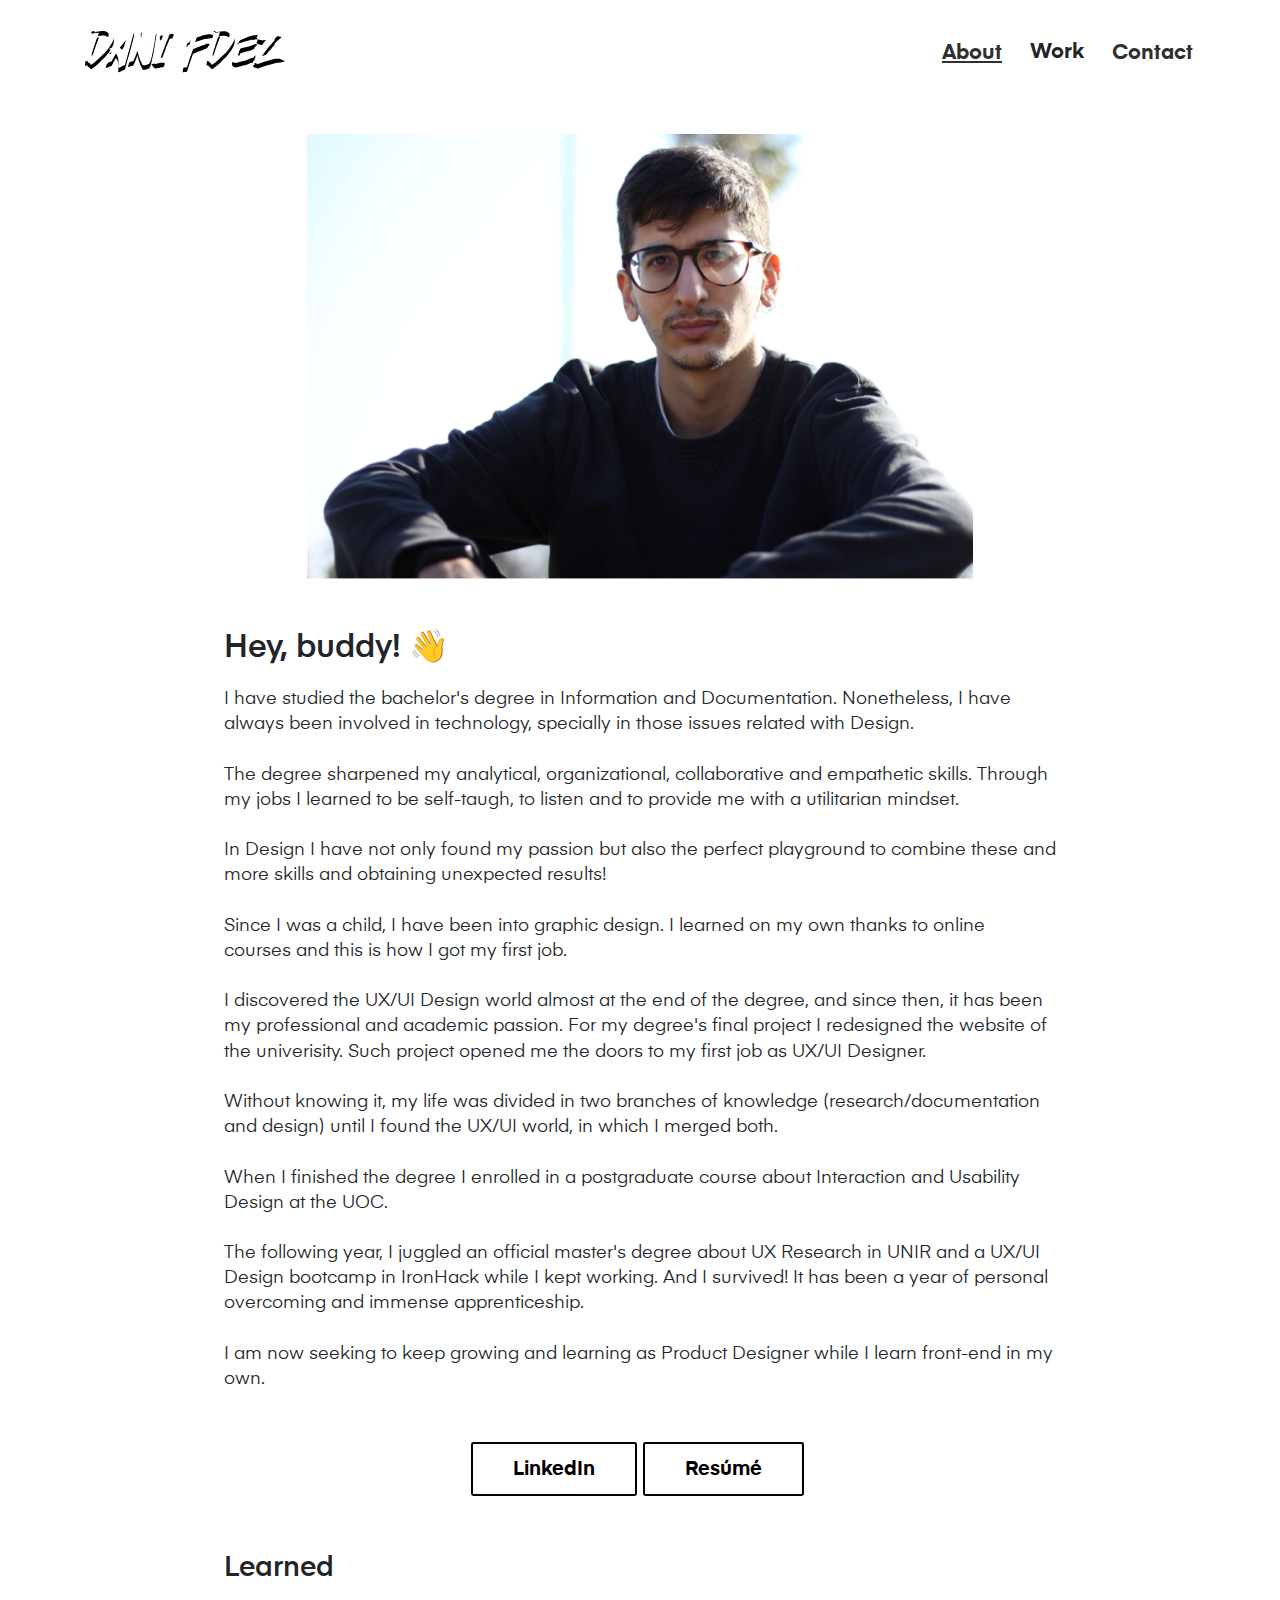
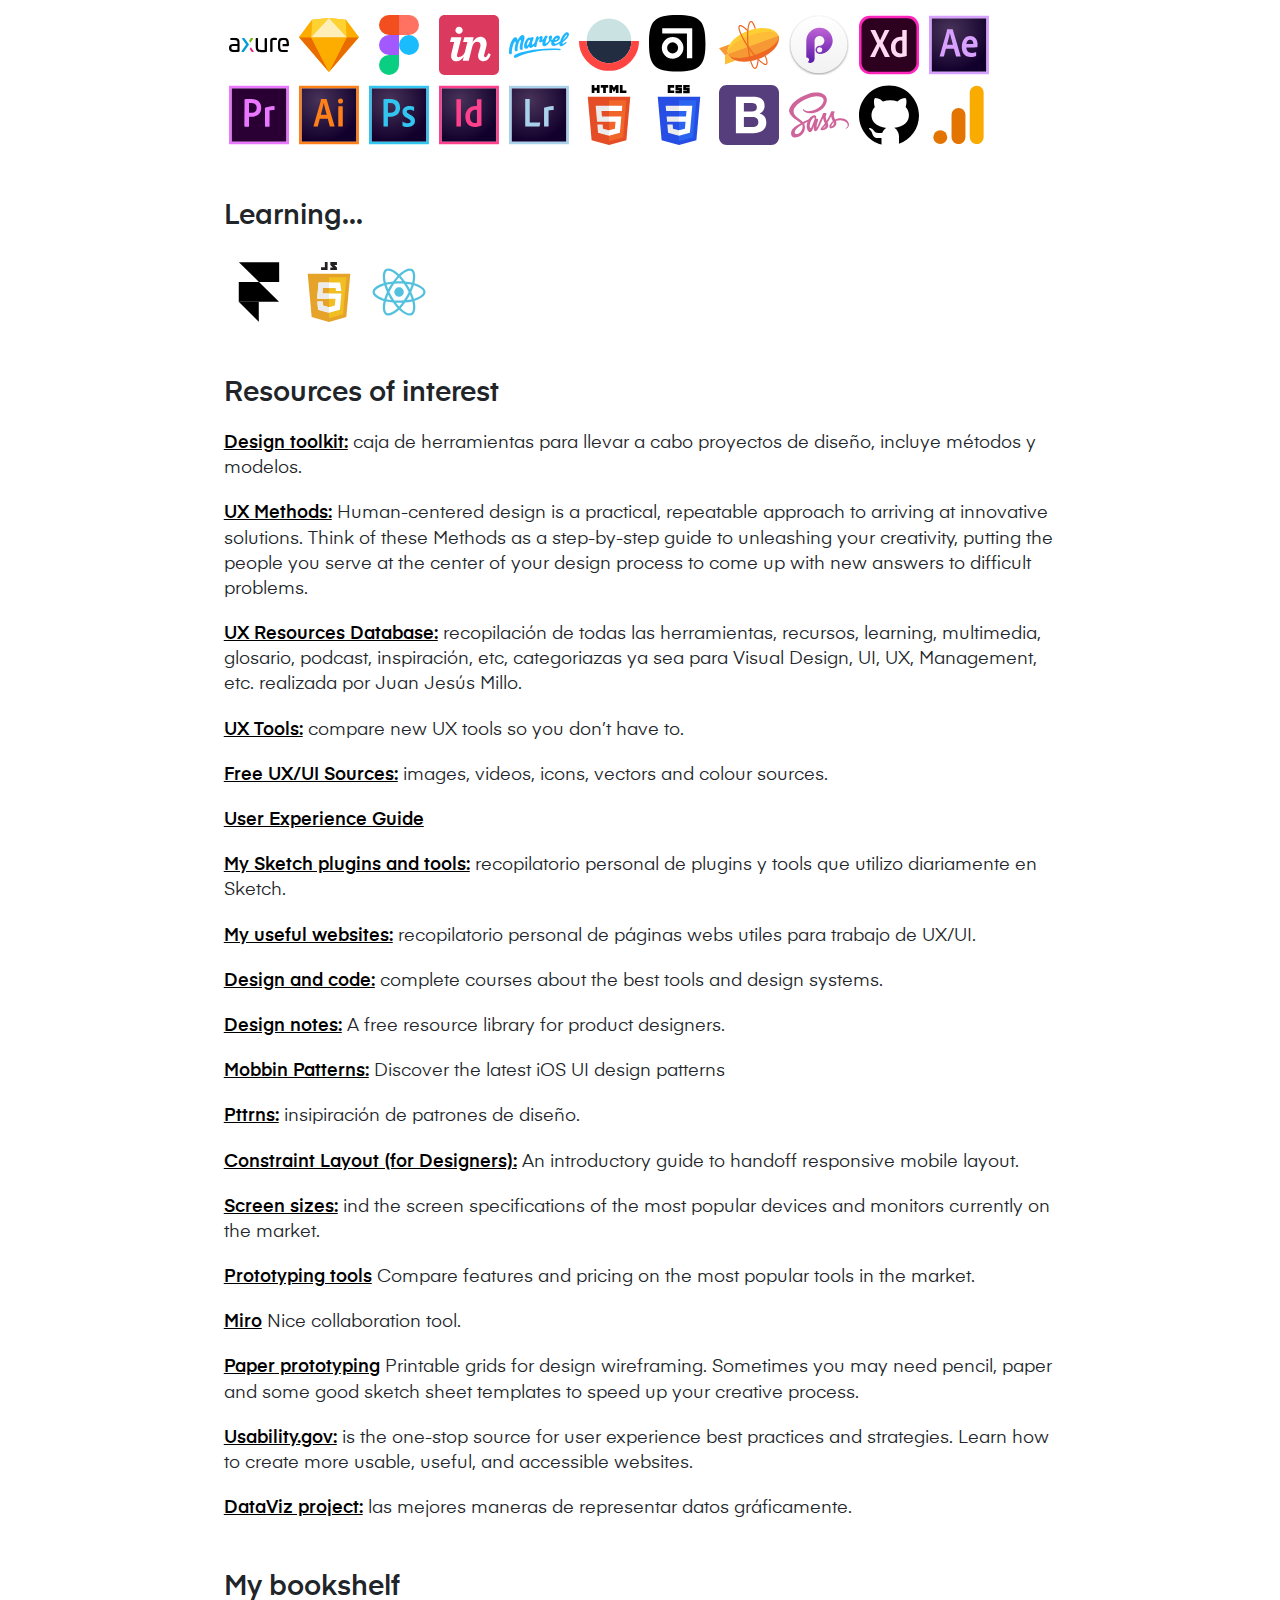
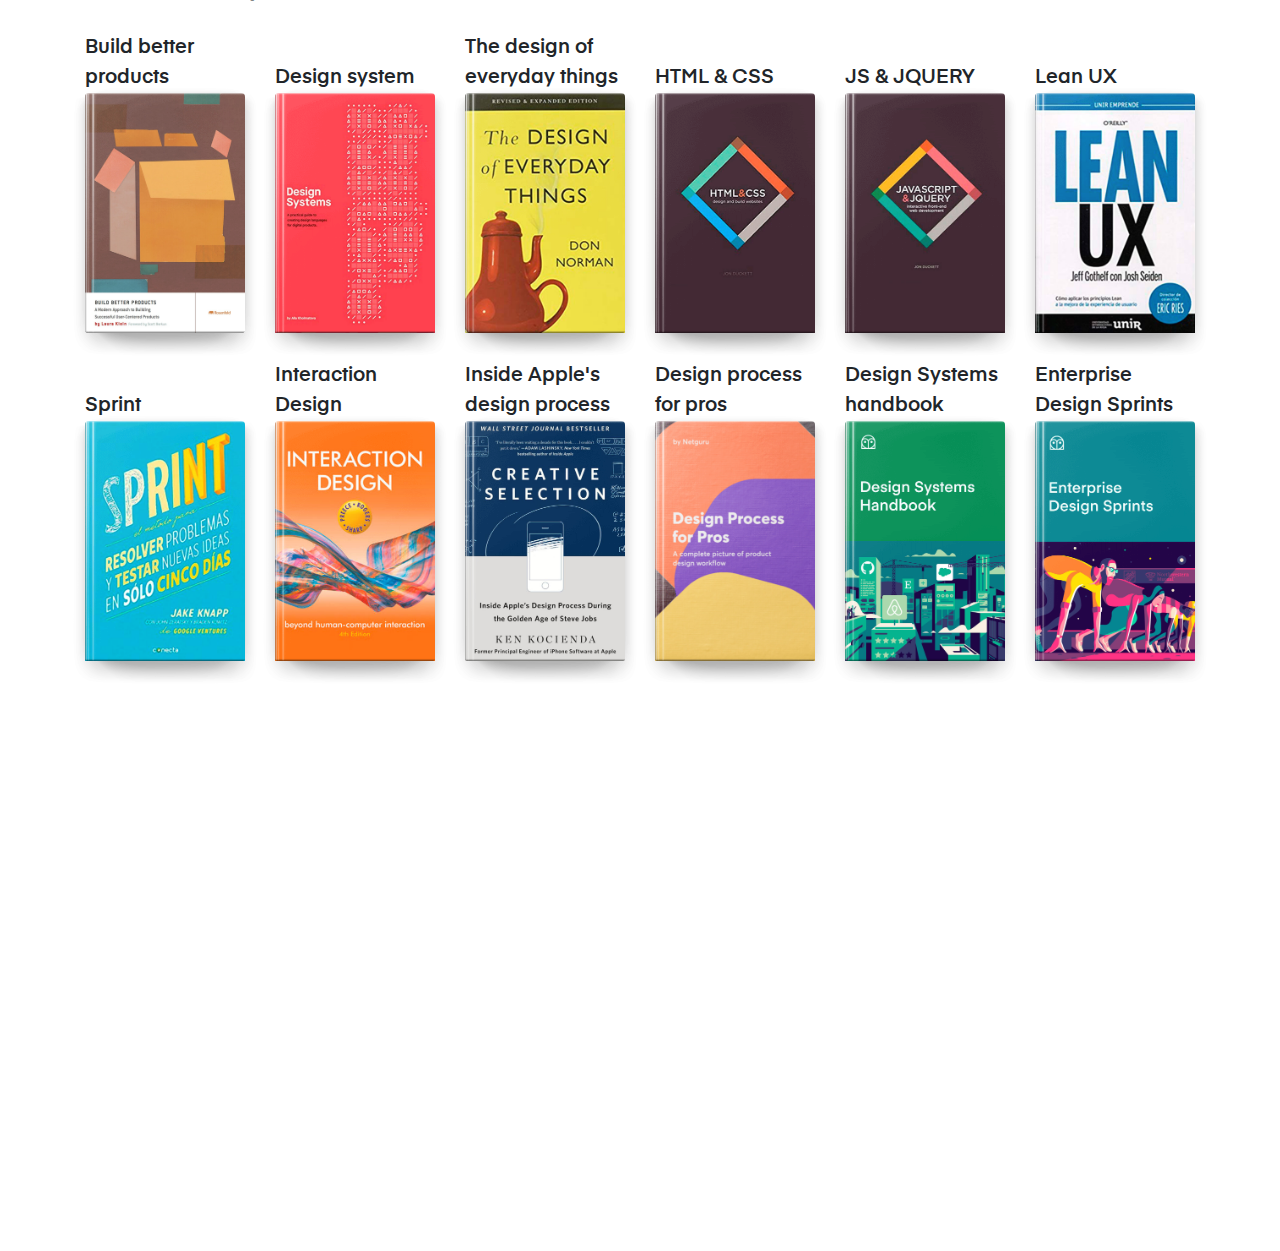
==== commit 4515522e: "quitar loader" ====
--- a/about-me.html
+++ b/about-me.html
@@ -102,7 +102,7 @@
             bootcamp in IronHack while I kept working. And I survived! It has been a year of personal overcoming and
             immense apprenticeship.<br><br>
 
-            I am now seeking to keep growing and learning as UX/UI Designer. </p>
+            I am now seeking to keep growing and learning as Product Designer while I learn front-end in my own. </p>
         <div class="row margin-top-mini" style="justify-content: center;">
             <div><a href="https://www.linkedin.com/in/dani-fdez" target="_blank"><button
                         class="boton-cv">LinkedIn</button></a></div>
--- a/css/style.css
+++ b/css/style.css
@@ -885,11 +885,9 @@
 	line-height: 2;
 	color: #292929;
 	display: inline-block;
-	padding-top:3rem;
+	padding-top:1.5rem;
 	text-decoration: none;
 	font-weight:500;
-	
-	
 }
 
 .bienvenida {
@@ -918,7 +916,7 @@
 	margin:0;
 	padding:0;
 	animation: fadeIn 1s;
-	margin-top: 
+	margin-top: 2rem;
 }
 h1 {
 	visibility:hidden;
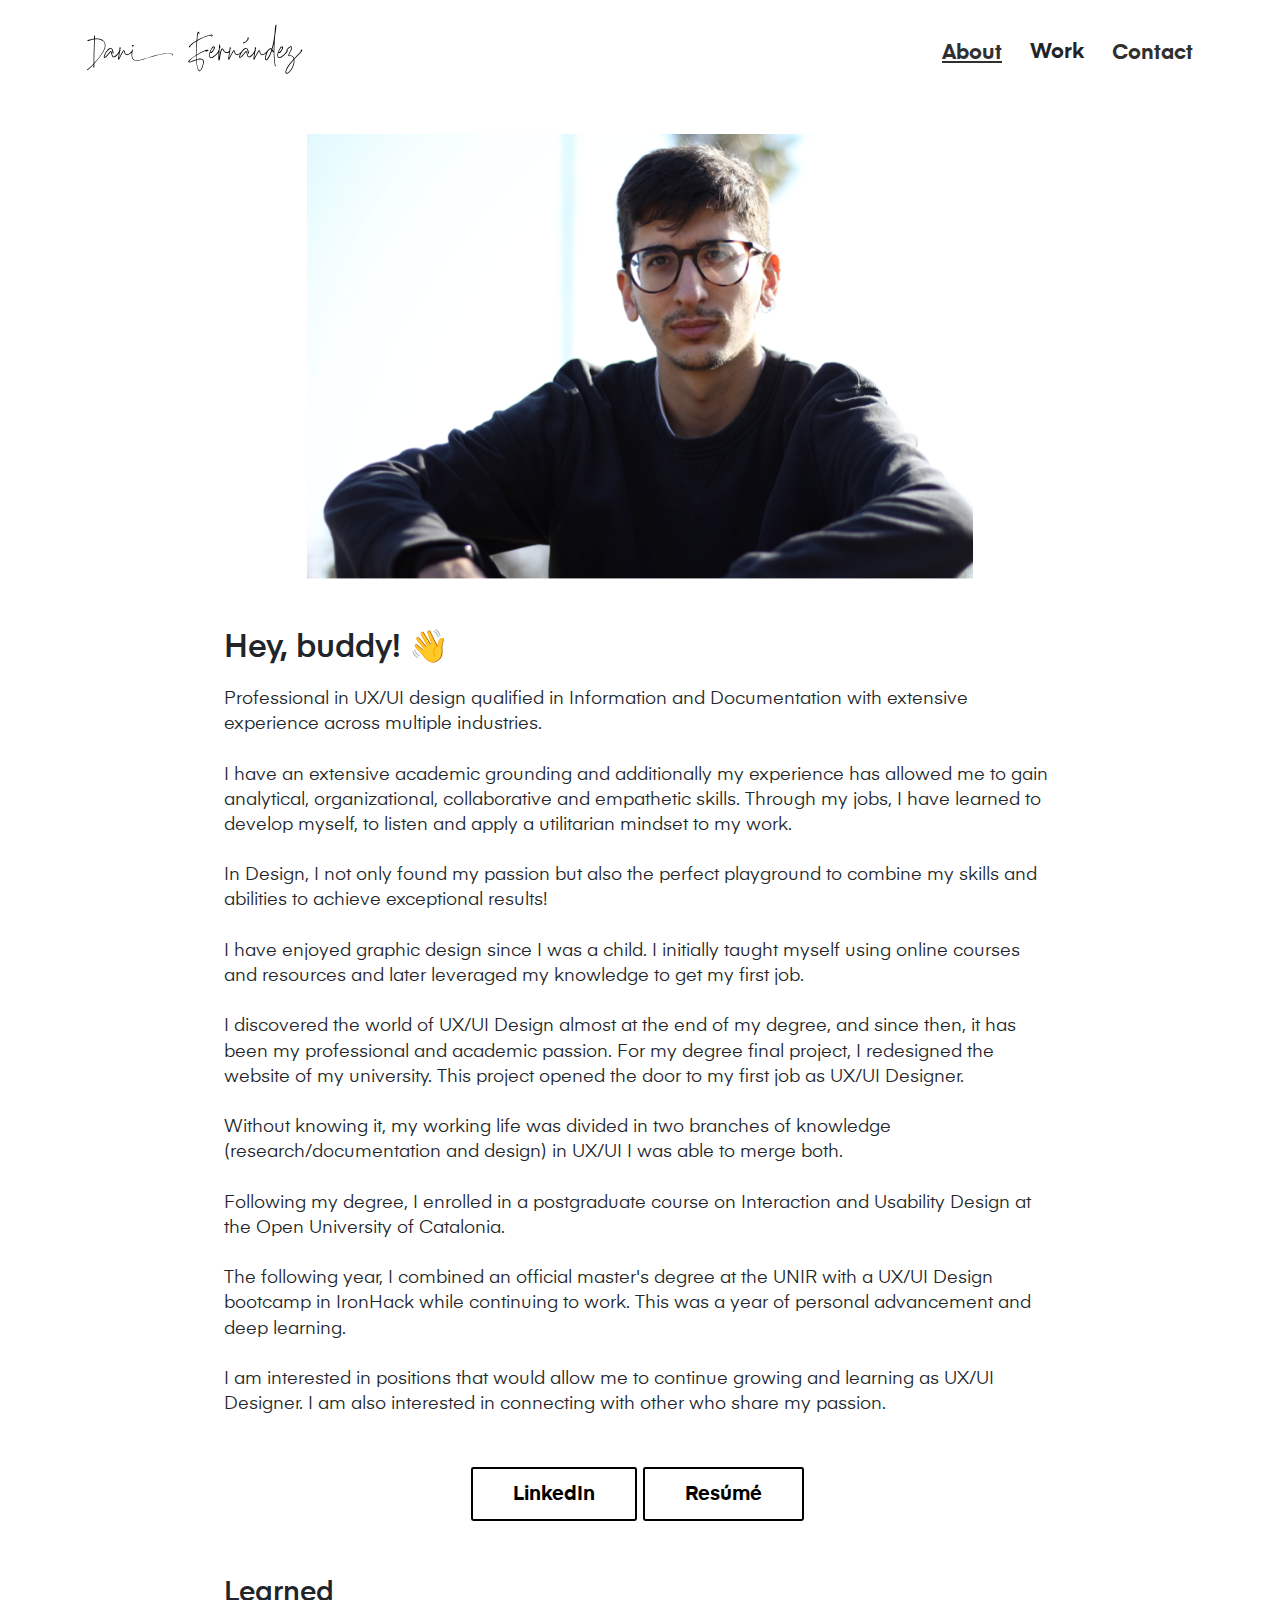
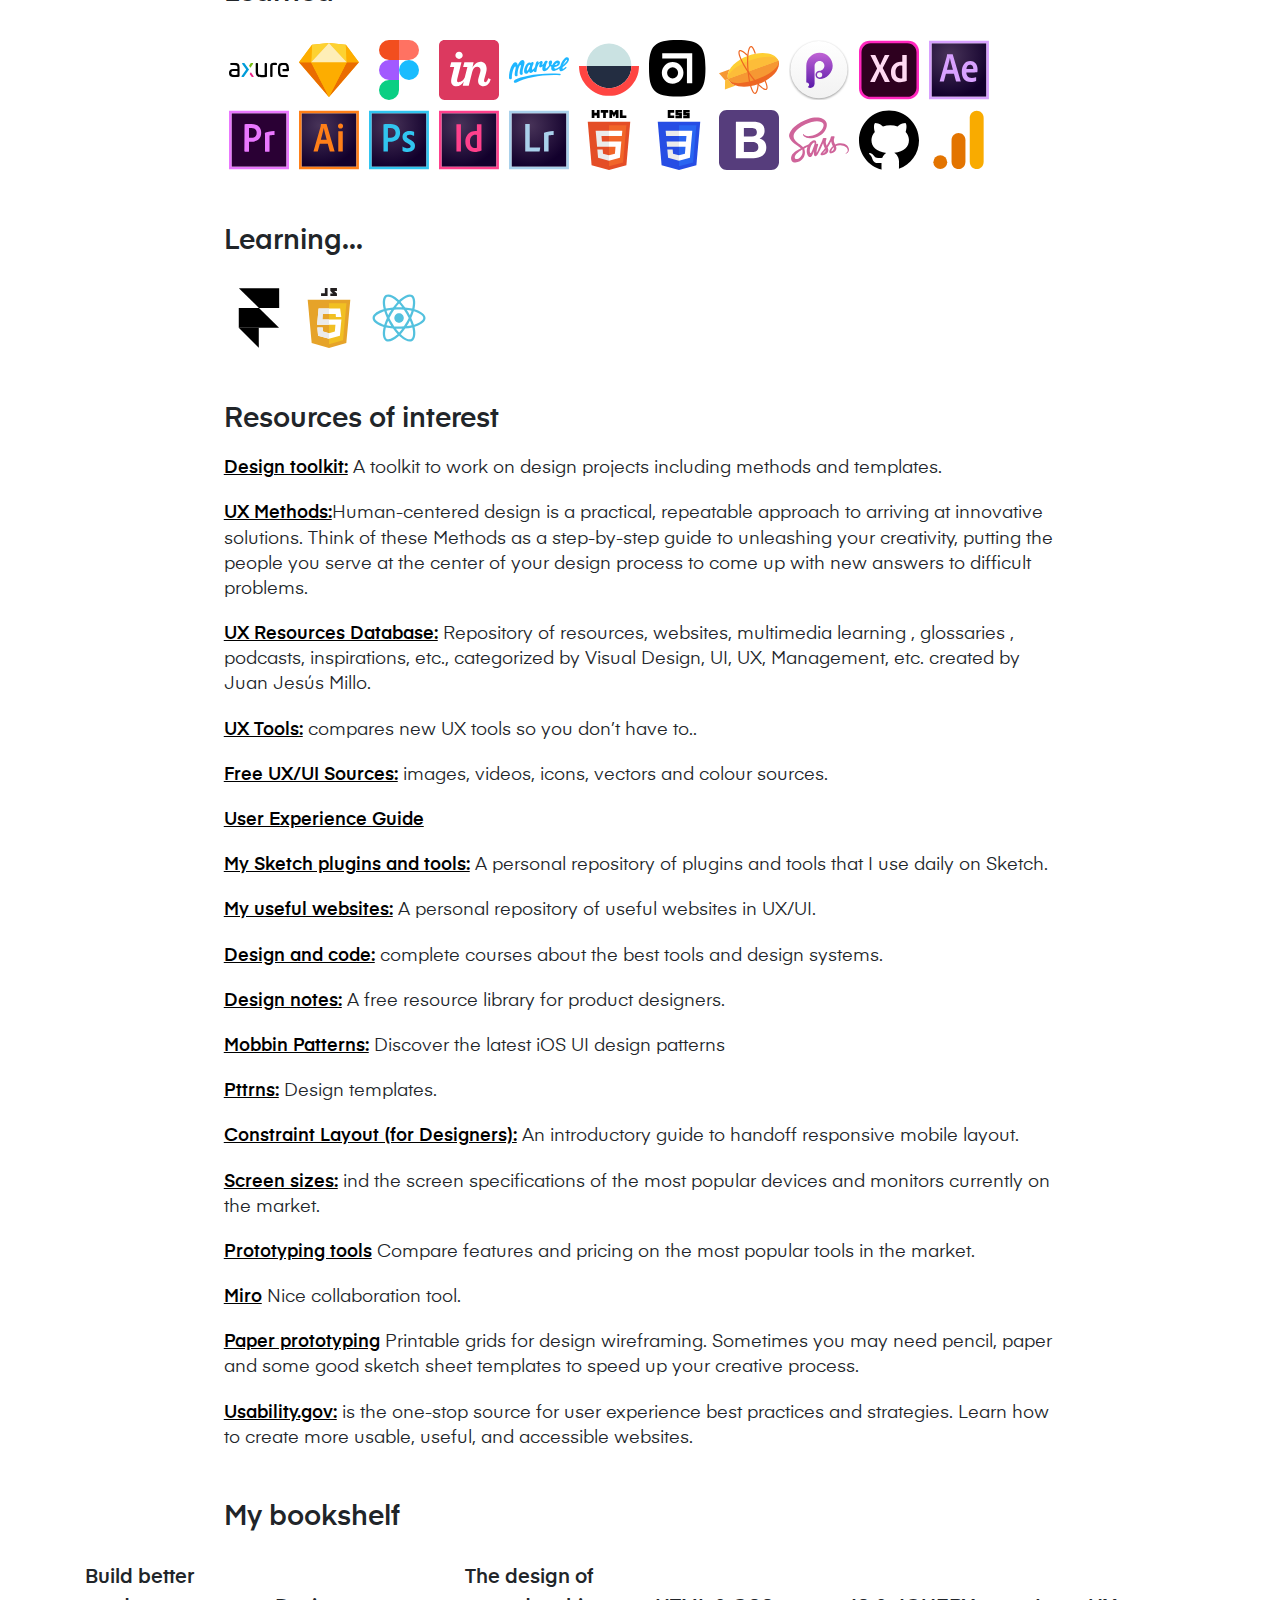
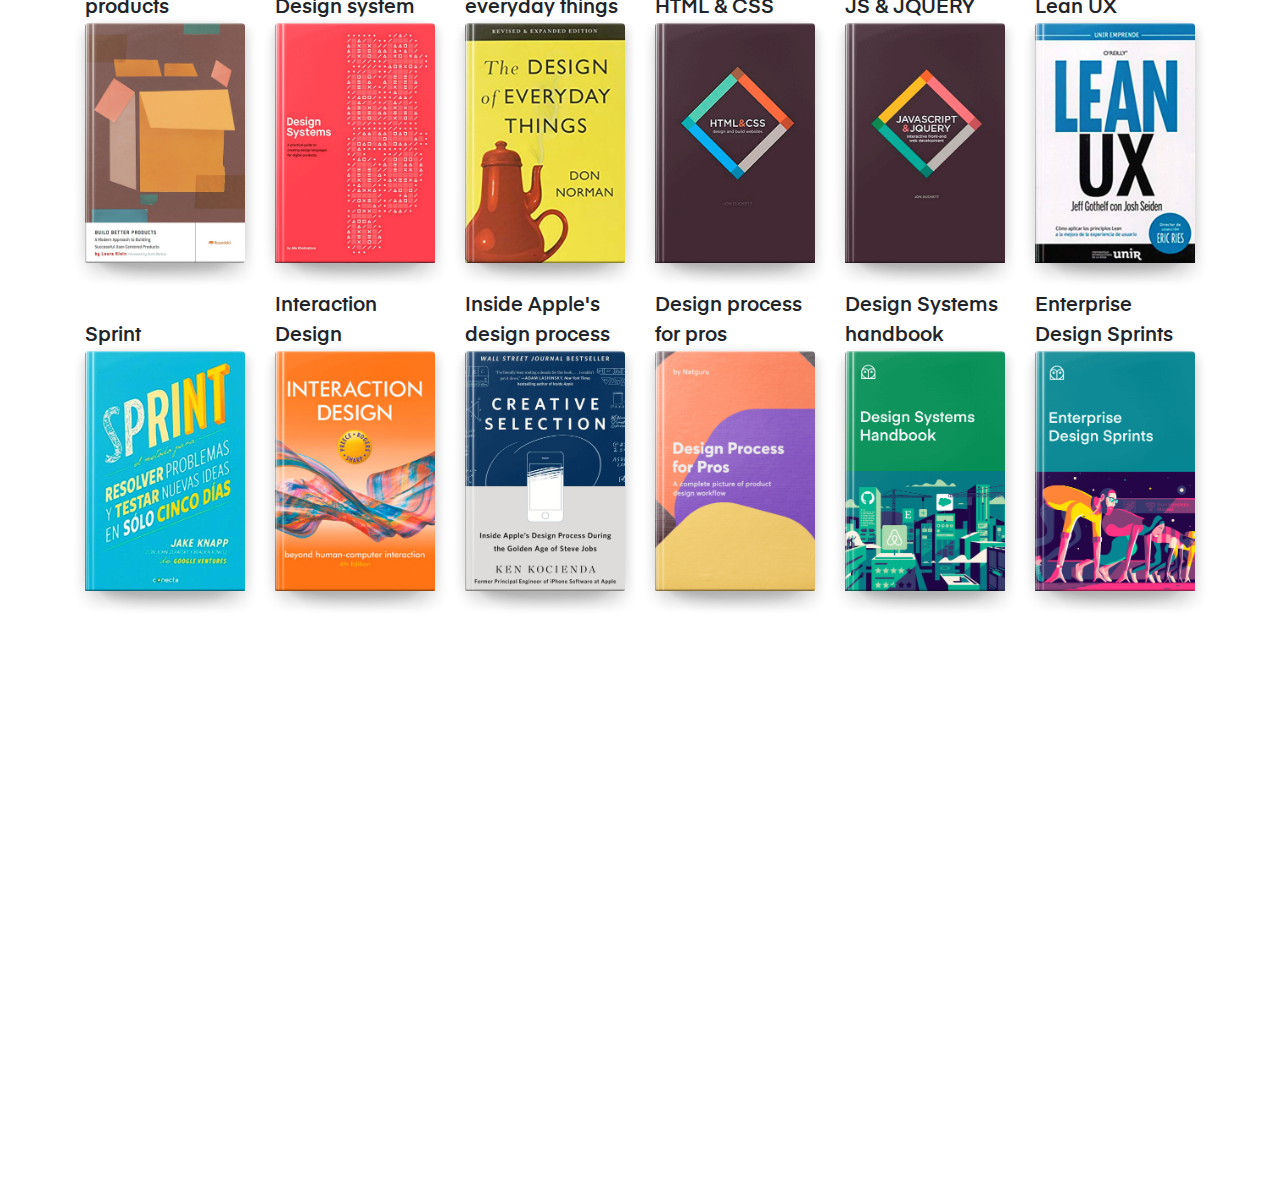
==== commit 02310291: "english correcciones" ====
--- a/about-me.html
+++ b/about-me.html
@@ -76,33 +76,36 @@
         <img src="img/profile.webp" class="center margin-top-mini profile">
         <h2 class="margin-top-mini margin-75">Hey, buddy! 👋</h2>
         <p class="margin-75" style="margin-top:20px;">
-            I have studied the bachelor's degree in Information and Documentation. Nonetheless, I have always been
-            involved in technology, specially in those issues related with Design.<br><br>
-
-            The degree sharpened my analytical, organizational, collaborative and empathetic skills. Through my jobs I
-            learned to be self-taugh, to listen and to provide me with a utilitarian mindset.<br><br>
-
-            In Design I have not only found my passion but also the perfect playground to combine these and more skills
-            and obtaining unexpected results!<br><br>
-
-            Since I was a child, I have been into graphic design. I learned on my own thanks to online courses and this
-            is how I got my first job.<br><br>
-
-            I discovered the UX/UI Design world almost at the end of the degree, and since then, it has been my
-            professional and academic passion. For my degree's final project I redesigned the website of the
-            univerisity. Such project opened me the doors to my first job as UX/UI Designer. <br><br>
-
-            Without knowing it, my life was divided in two branches of knowledge (research/documentation and design)
-            until I found the UX/UI world, in which I merged both.<br><br>
-
-            When I finished the degree I enrolled in a postgraduate course about Interaction and Usability Design at the
-            UOC.<br><br>
-
-            The following year, I juggled an official master's degree about UX Research in UNIR and a UX/UI Design
-            bootcamp in IronHack while I kept working. And I survived! It has been a year of personal overcoming and
-            immense apprenticeship.<br><br>
-
-            I am now seeking to keep growing and learning as Product Designer while I learn front-end in my own. </p>
+            Professional in UX/UI design qualified in Information and Documentation with extensive
+experience across multiple industries.<br><br>
+
+I have an extensive academic grounding and additionally my experience has allowed me to
+gain analytical, organizational, collaborative and empathetic skills. Through my jobs, I have
+learned to develop myself, to listen and apply a utilitarian mindset to my work.<br><br>
+
+In Design, I not only found my passion but also the perfect playground to combine my skills
+and abilities to achieve exceptional results!<br><br>
+
+I have enjoyed graphic design since I was a child. I initially taught myself using online
+courses and resources and later leveraged my knowledge to get my first job.<br><br>
+
+I discovered the world of UX/UI Design almost at the end of my degree, and since then, it
+has been my professional and academic passion. For my degree final project, I redesigned
+the website of my university. This project opened the door to my first job as UX/UI
+Designer. <br><br>
+
+Without knowing it, my working life was divided in two branches of knowledge
+(research/documentation and design) in UX/UI I was able to merge both.<br><br>
+
+Following my degree, I enrolled in a postgraduate course on Interaction and Usability
+Design at the Open University of Catalonia.<br><br>
+
+The following year, I combined an official master&#39;s degree at the UNIR with a UX/UI Design
+bootcamp in IronHack while continuing to work. This was a year of personal advancement
+and deep learning.<br><br>
+
+I am interested in positions that would allow me to continue growing and learning as UX/UI
+Designer. I am also interested in connecting with other who share my passion. </p>
         <div class="row margin-top-mini" style="justify-content: center;">
             <div><a href="https://www.linkedin.com/in/dani-fdez" target="_blank"><button
                         class="boton-cv">LinkedIn</button></a></div>
@@ -754,25 +757,24 @@
 
         <p class="margin-75" style="margin-top:20px;">
             <i class="fas fa-long-arrow-alt-right"></i> <a href="http://design-toolkit.recursos.uoc.edu/"
-                style="font-weight: 500;" target="blank_">Design toolkit:</a> caja de herramientas para llevar a cabo
-            proyectos de diseño, incluye métodos y modelos.
+                style="font-weight: 500;" target="blank_">Design toolkit:</a> A toolkit to work on design projects including methods and templates.
         </p>
         <p class="margin-75" style="margin-top:20px;">
             <i class="fas fa-long-arrow-alt-right"></i> <a href="http://www.designkit.org/methods"
-                style="font-weight: 500;" target="blank_">UX Methods:</a> Human-centered design is a practical,
-            repeatable approach to arriving at innovative solutions. Think of these Methods as a step-by-step guide to
-            unleashing your creativity, putting the people you serve at the center of your design process to come up
-            with new answers to difficult problems.
+                style="font-weight: 500;" target="blank_">UX Methods:</a>Human-centered design is a practical, repeatable approach to
+                arriving at innovative solutions. Think of these Methods as a step-by-step guide
+                to unleashing your creativity, putting the people you serve at the center of your
+                design process to come up with new answers to difficult problems.
         </p>
         <p class="margin-75" style="margin-top:20px;">
             <i class="fas fa-long-arrow-alt-right"></i> <a href="https://www.notion.so/f41f9080b0a54eb8a8bf927dcf38b1d9"
-                style="font-weight: 500;" target="blank_">UX Resources Database:</a> recopilación de todas las
-            herramientas, recursos, learning, multimedia, glosario, podcast, inspiración, etc, categoriazas ya sea para
-            Visual Design, UI, UX, Management, etc. realizada por Juan Jesús Millo.
+                style="font-weight: 500;" target="blank_">UX Resources Database:</a> Repository of resources, websites, multimedia
+                learning , glossaries , podcasts, inspirations, etc., categorized by Visual Design,
+                UI, UX, Management, etc. created by Juan Jesús Millo.
         </p>
         <p class="margin-75" style="margin-top:20px;">
             <i class="fas fa-long-arrow-alt-right"></i> <a href="http://uxtools.co" style="font-weight: 500;"
-                target="blank_">UX Tools:</a> compare new UX tools so you don’t have to.
+                target="blank_">UX Tools:</a> compares new UX tools so you don’t have to..
         </p>
         <p class="margin-75" style="margin-top:20px;">
             <i class="fas fa-long-arrow-alt-right"></i> <a
@@ -787,14 +789,13 @@
         <p class="margin-75" style="margin-top:20px;">
             <i class="fas fa-long-arrow-alt-right"></i> <a
                 href="https://medium.com/@danifernandezalonso/my-sketch-plugins-d1f36b7706bb" style="font-weight: 500;"
-                target="blank_">My Sketch plugins and tools:</a> recopilatorio personal de plugins y tools que utilizo
-            diariamente en Sketch.
+                target="blank_">My Sketch plugins and tools:</a> A personal repository of plugins and tools that I
+                use daily on Sketch.
         </p>
         <p class="margin-75" style="margin-top:20px;">
             <i class="fas fa-long-arrow-alt-right"></i> <a
                 href="https://medium.com/@danifernandezalonso/useful-utiles-bdda6c1fa552" style="font-weight: 500;"
-                target="blank_">My useful websites:</a> recopilatorio personal de páginas webs utiles para trabajo de
-            UX/UI.
+                target="blank_">My useful websites:</a> A personal repository of useful websites in UX/UI.
         </p>
         <p class="margin-75" style="margin-top:20px;">
             <i class="fas fa-long-arrow-alt-right"></i> <a href="https://designcode.io/" style="font-weight: 500;"
@@ -811,7 +812,7 @@
         </p>
         <p class="margin-75" style="margin-top:20px;">
             <i class="fas fa-long-arrow-alt-right"></i> <a href="https://pttrns.com/" style="font-weight: 500;"
-                target="blank_">Pttrns:</a> insipiración de patrones de diseño.
+                target="blank_">Pttrns:</a> Design templates.
         </p>
         <p class="margin-75" style="margin-top:20px;">
             <i class="fas fa-long-arrow-alt-right"></i> <a
@@ -843,10 +844,7 @@
                 target="blank_">Usability.gov:</a> is the one-stop source for user experience best practices and
             strategies. Learn how to create more usable, useful, and accessible websites.
         </p>
-        <p class="margin-75" style="margin-top:20px;">
-            <i class="fas fa-long-arrow-alt-right"></i> <a href="https://datavizproject.com/" style="font-weight: 500;"
-                target="blank_">DataViz project:</a> las mejores maneras de representar datos gráficamente.
-        </p>
+
 
     </div>
 
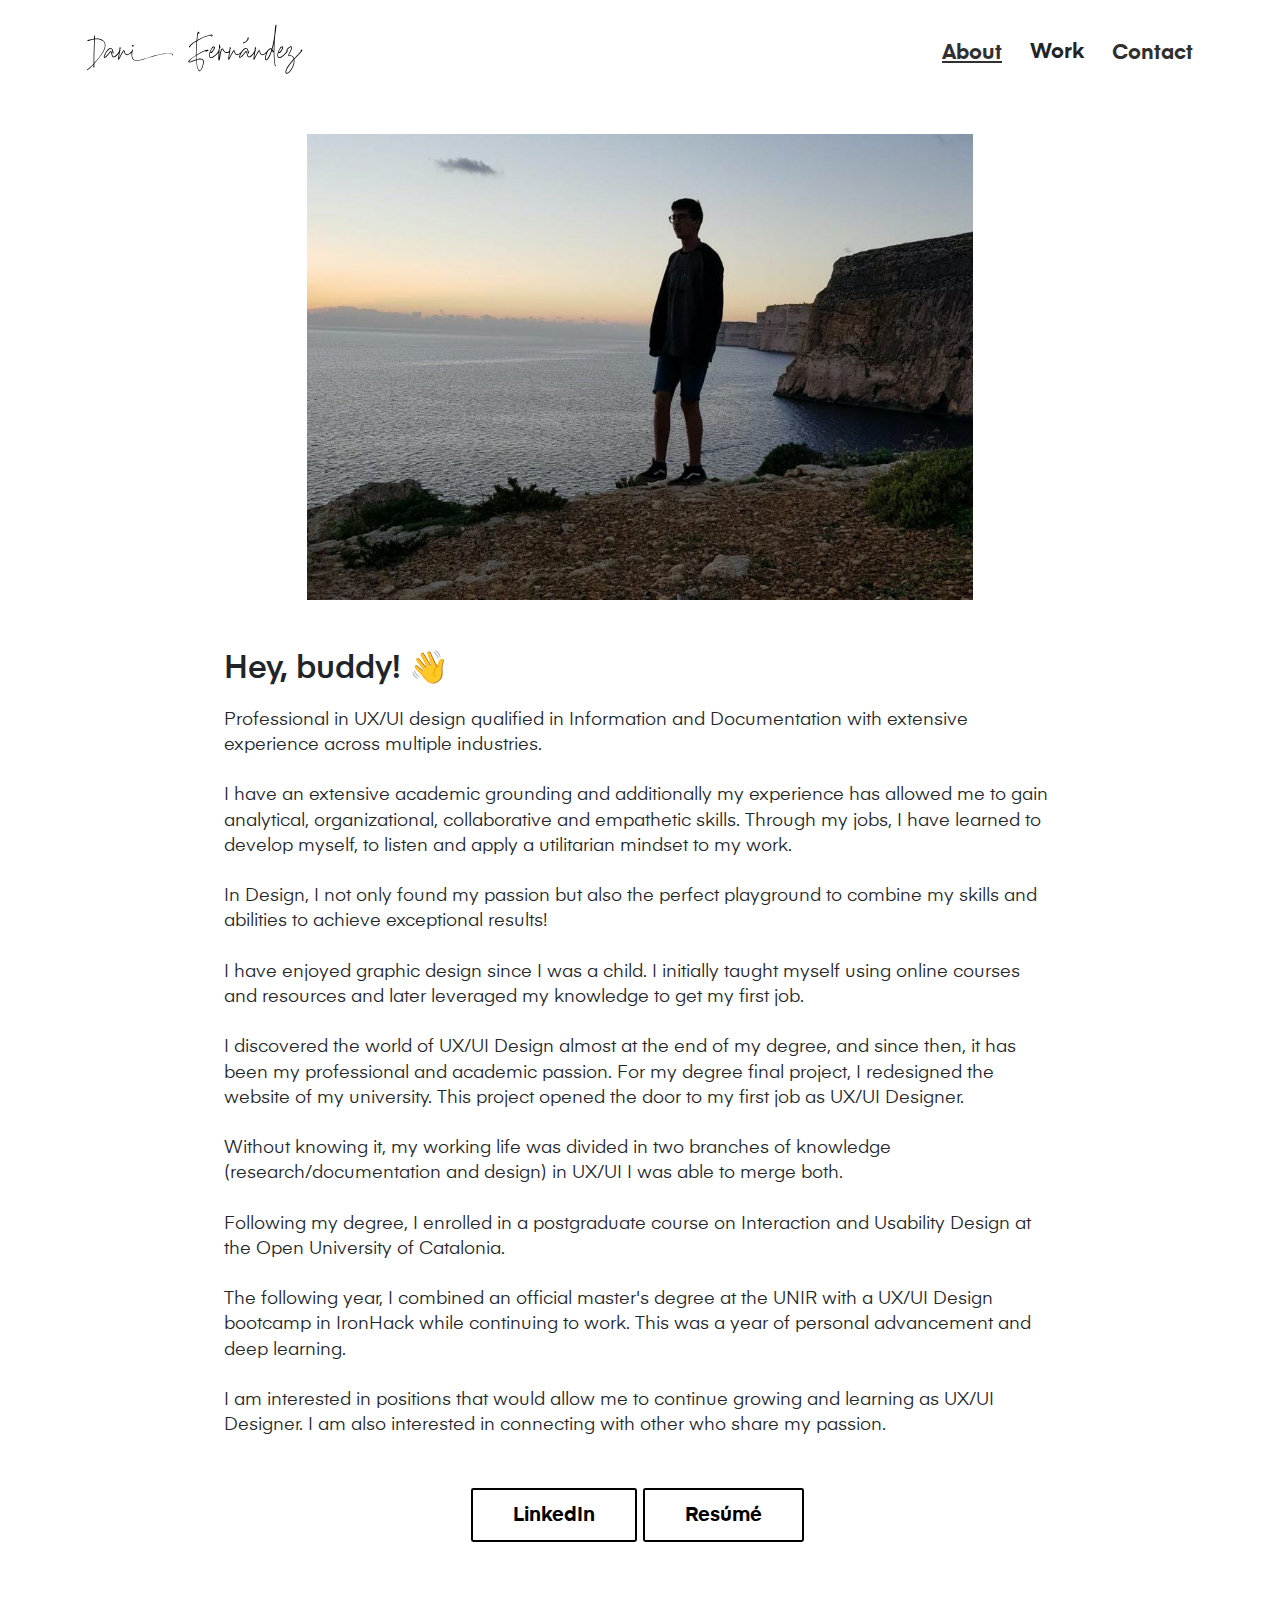
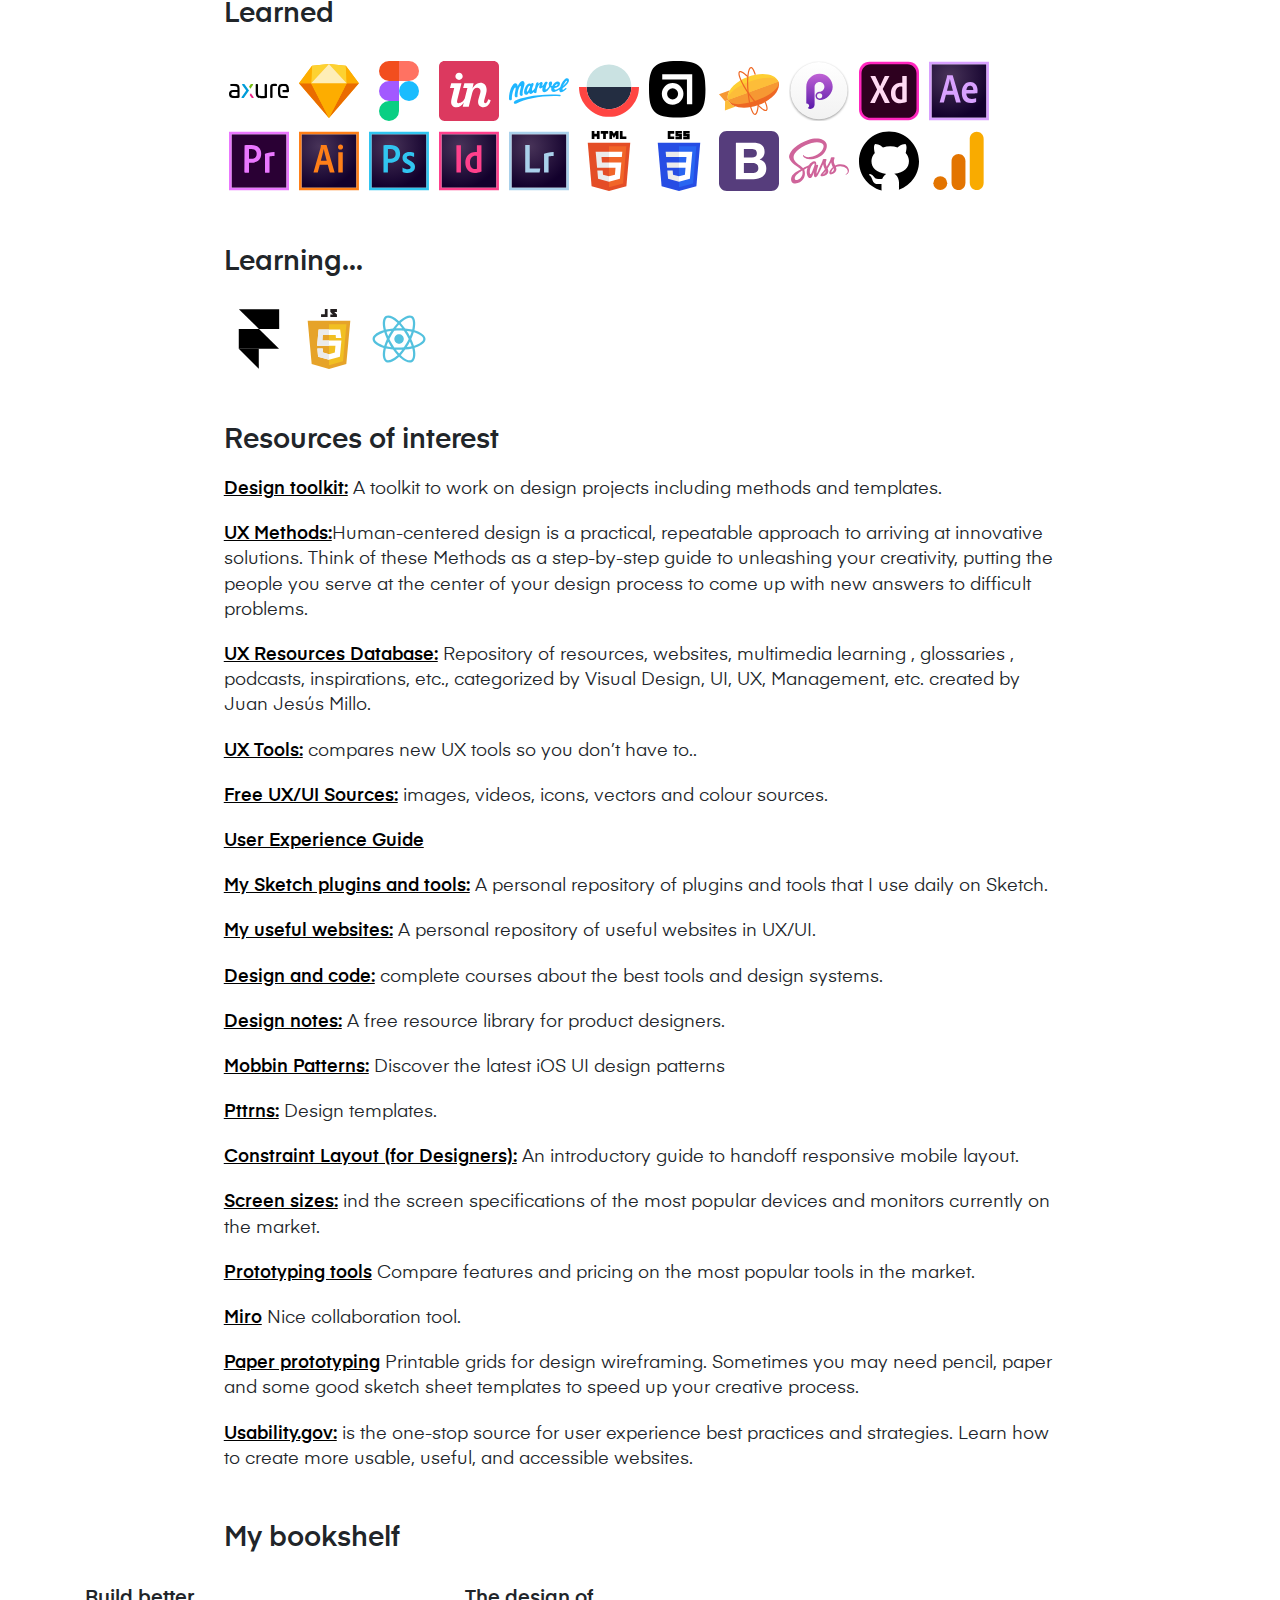
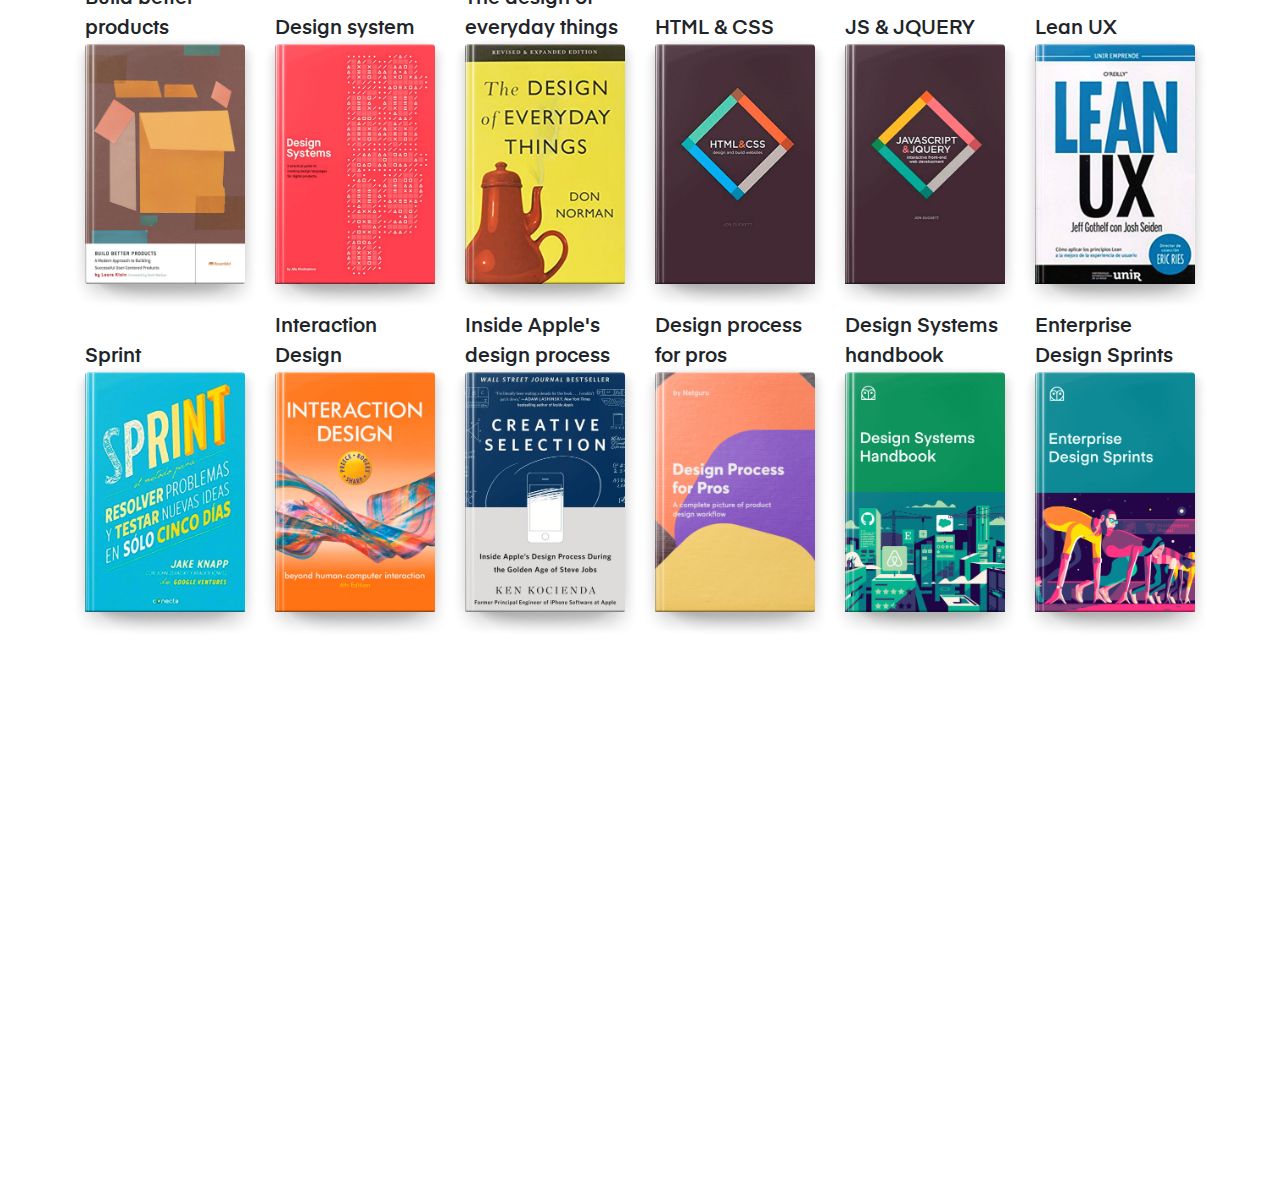
==== commit 587cb08f: "Img profile" ====
--- a/about-me.html
+++ b/about-me.html
@@ -73,7 +73,7 @@
     </header>
 
     <div class="container about-me">
-        <img src="img/profile.webp" class="center margin-top-mini profile">
+        <img src="img/profile.jpg" class="center margin-top-mini profile">
         <h2 class="margin-top-mini margin-75">Hey, buddy! 👋</h2>
         <p class="margin-75" style="margin-top:20px;">
             Professional in UX/UI design qualified in Information and Documentation with extensive
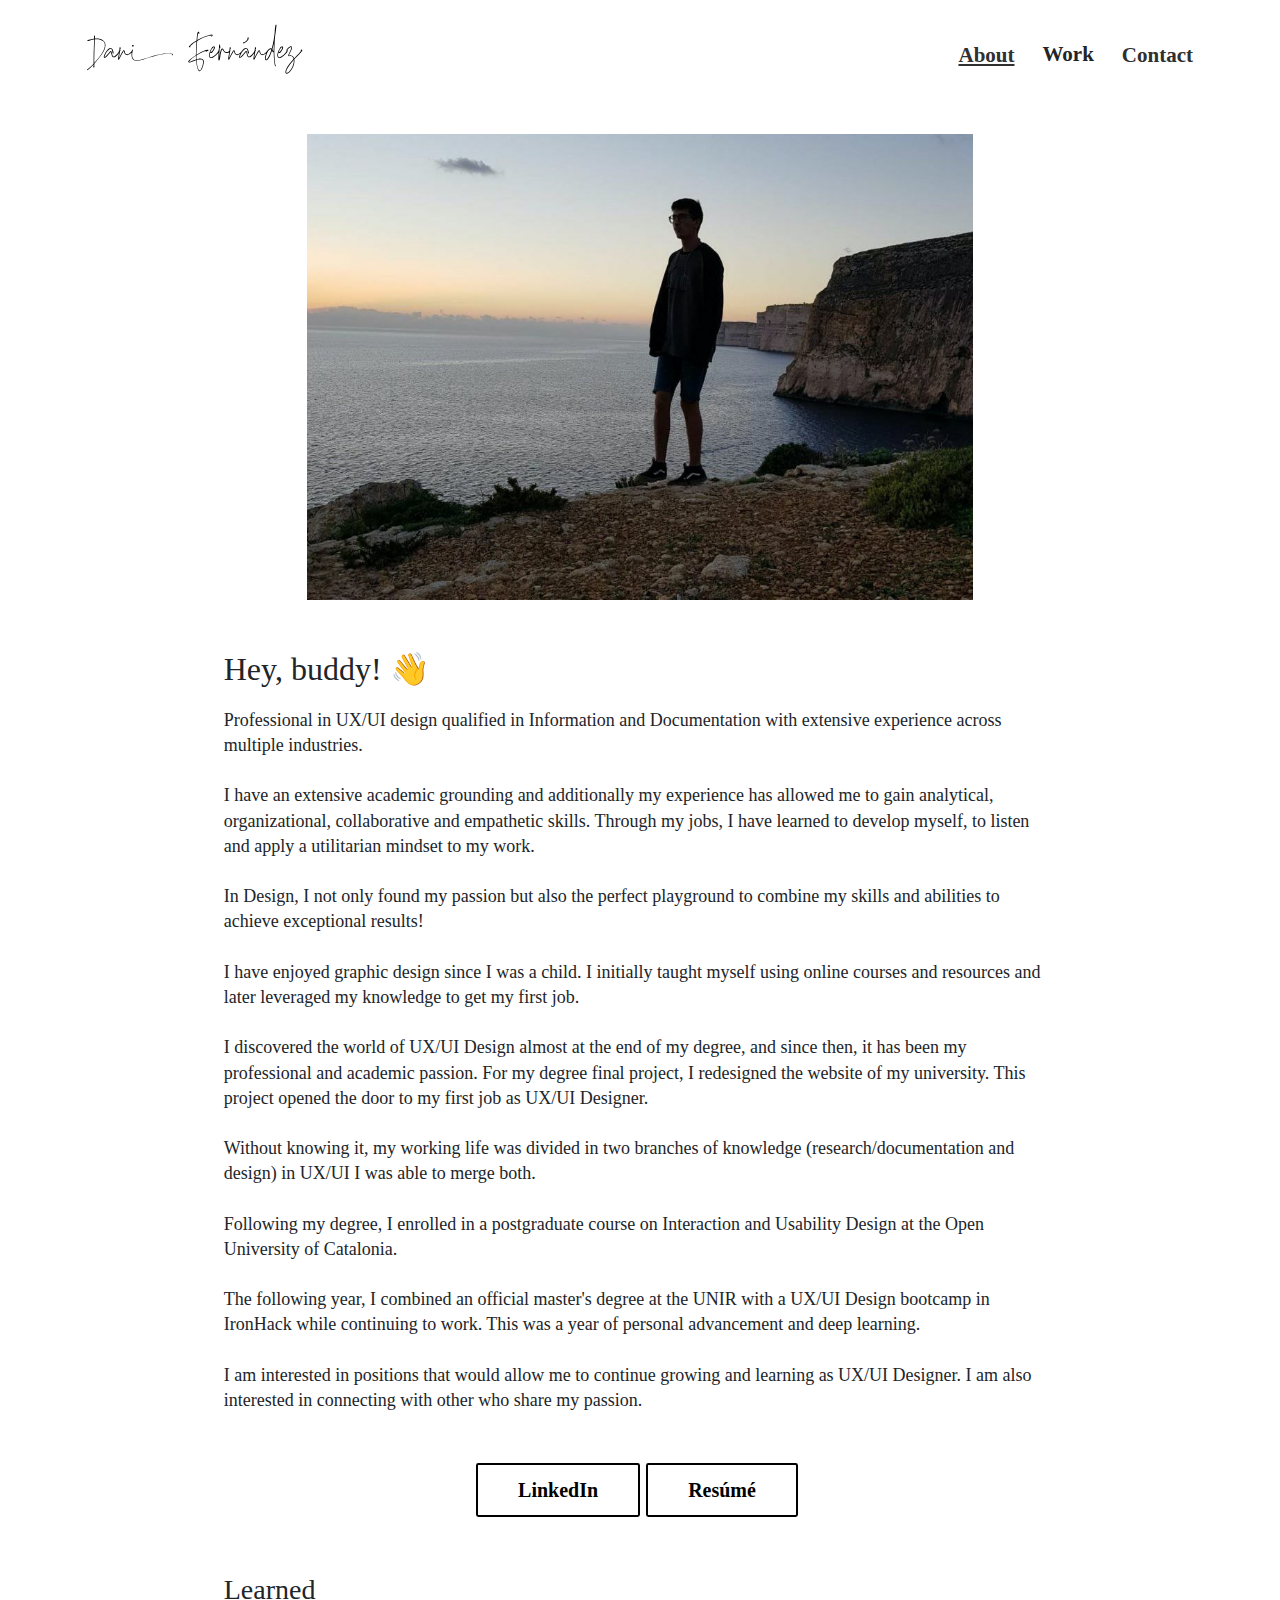
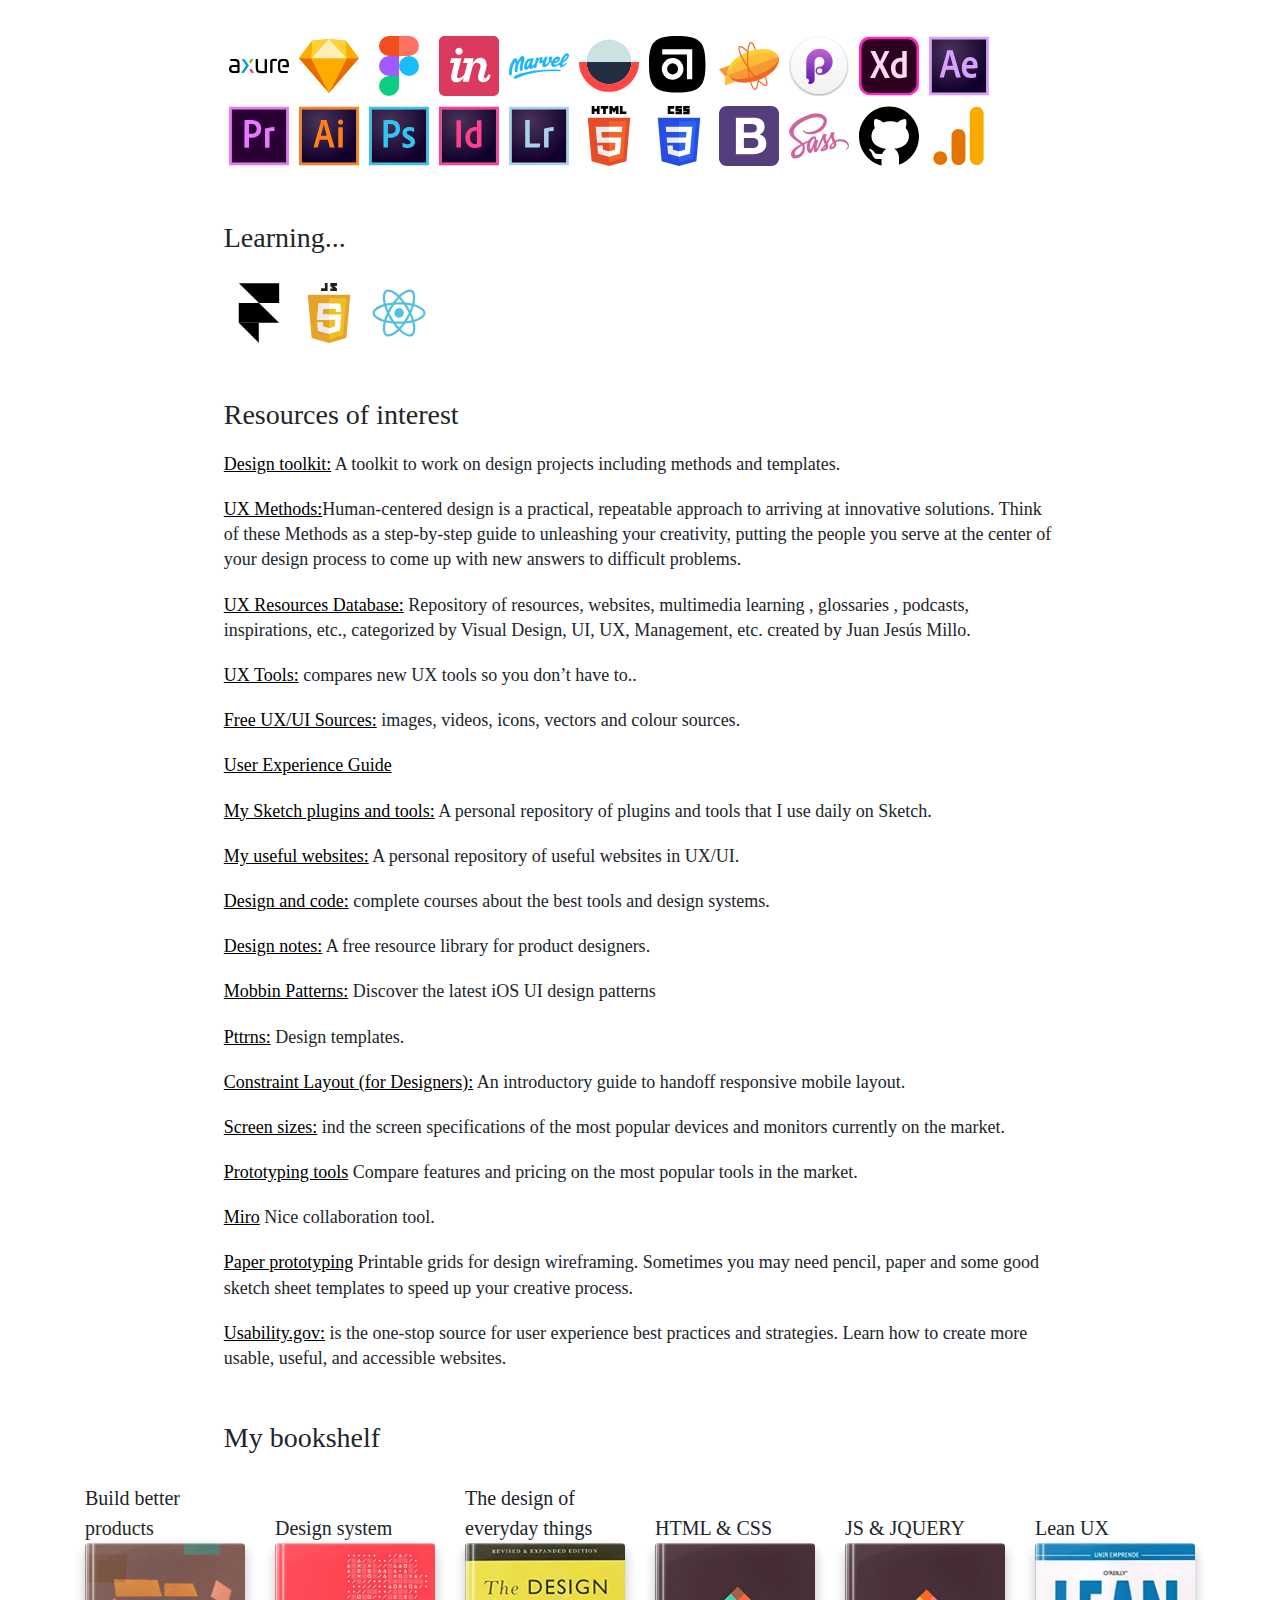
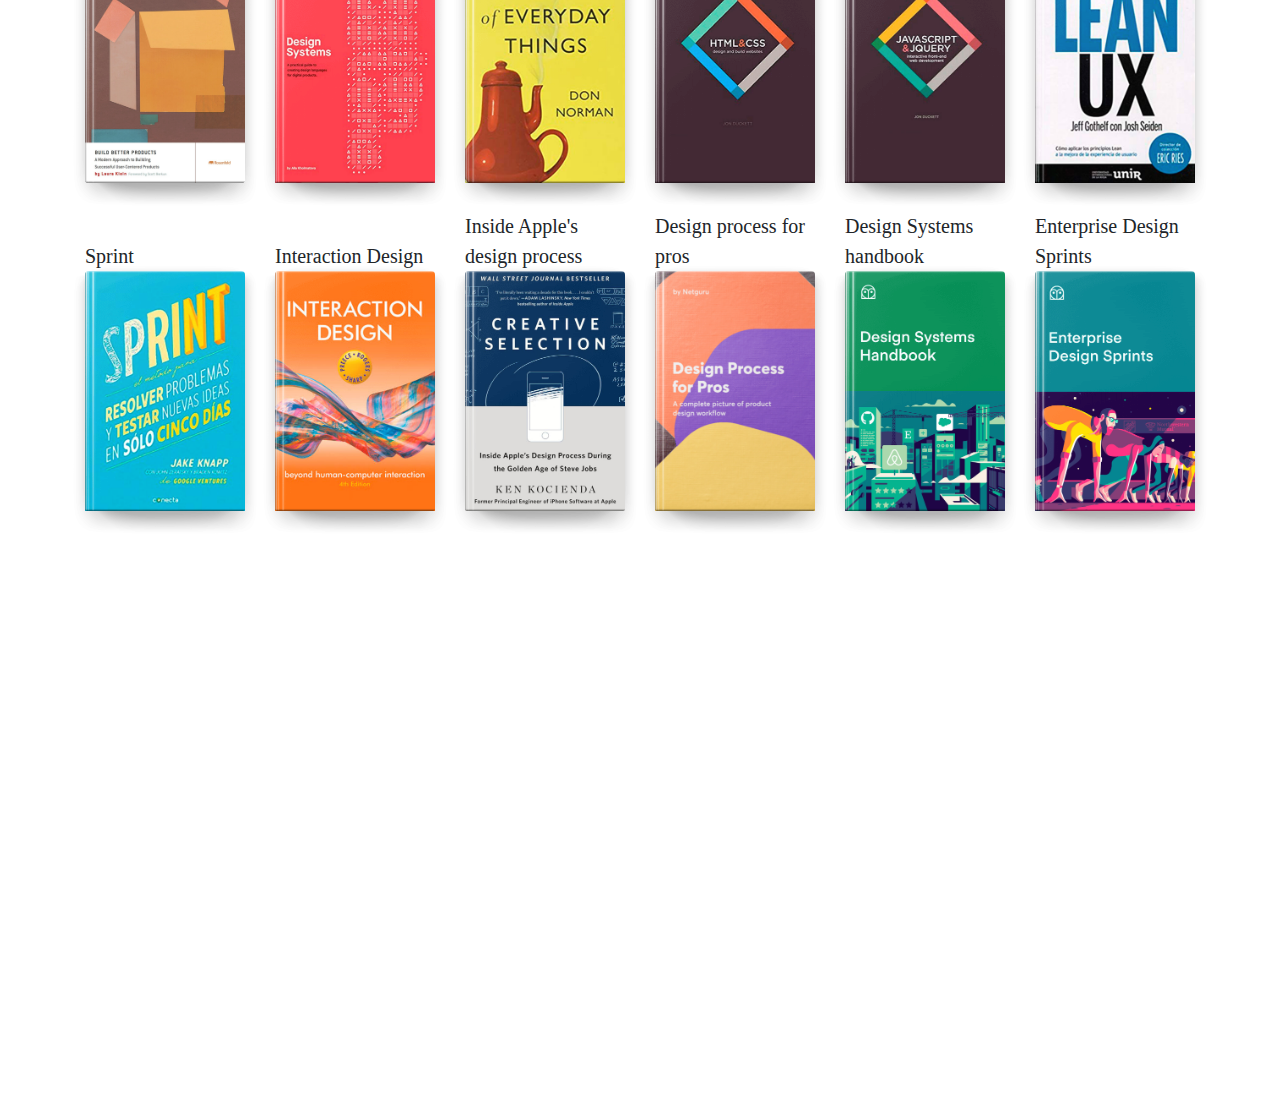
==== commit 4a90d383: "Millo arreglo" ====
--- a/about-me.html
+++ b/about-me.html
@@ -767,7 +767,7 @@
                 design process to come up with new answers to difficult problems.
         </p>
         <p class="margin-75" style="margin-top:20px;">
-            <i class="fas fa-long-arrow-alt-right"></i> <a href="https://www.notion.so/f41f9080b0a54eb8a8bf927dcf38b1d9"
+            <i class="fas fa-long-arrow-alt-right"></i> <a href="http://uxdatabase.io/"
                 style="font-weight: 500;" target="blank_">UX Resources Database:</a> Repository of resources, websites, multimedia
                 learning , glossaries , podcasts, inspirations, etc., categorized by Visual Design,
                 UI, UX, Management, etc. created by Juan Jesús Millo.
--- a/css/fonts.css
+++ b/css/fonts.css
@@ -1,49 +1,7 @@
-@font-face {
-    font-family: "Eina";
-    src: url("../fonts/Eina03-Bold.ttf") format("truetype");
-    font-weight: 700;
-	font-style: normal;
-}
-
-@font-face {
-	font-family: "Eina";
-	src: url("../fonts/Eina03-BoldItalic.ttf") format("truetype");
-	font-weight: 700;
-	font-style: italic;
-} 
-@font-face {
-	font-family: 'Eina';
-	src: url("../fonts/Eina03-Light.ttf") format("truetype");
-	font-weight: 300;
-	font-style: normal;
-}
-@font-face {
-	font-family: 'Eina';
-	src: url("../fonts/Eina03-LightItalic.ttf") format("truetype");
-	font-weight: 300;
-	font-style: italic;
-}
-@font-face {
-	font-family: 'Eina';
-	src: url("../fonts/Eina03-Regular.ttf") format("truetype");
-	font-weight: 400;
-	font-style: normal;
-}
-@font-face {
-	font-family: 'Eina';
-    src: url("../fonts/Eina03-RegularItalic.ttf") format("truetype");
-	font-weight: 400;
-	font-style: italic;
-}
-@font-face {
-	font-family: 'Eina';
-	src: url("../fonts/Eina03-SemiBold.ttf") format("truetype");
-	font-weight: 500;
-	font-style: normal;
-}
-@font-face {
-	font-family: 'Eina';
-    src: url("../fonts/Eina03-SemiboldItalic.ttf") format("truetype");
-	font-weight: 500;
-	font-style: italic;
-}+@import url(//db.onlinewebfonts.com/c/0a086e32e41c5e5960b26626757f07f3?family=Apercu);
+@font-face {font-family: "Apercu"; src: url("//db.onlinewebfonts.com/t/0a086e32e41c5e5960b26626757f07f3.eot");
+    src: url("//db.onlinewebfonts.com/t/0a086e32e41c5e5960b26626757f07f3.eot?#iefix") 
+    format("embedded-opentype"), url("//db.onlinewebfonts.com/t/0a086e32e41c5e5960b26626757f07f3.woff2")
+    format("woff2"), url("//db.onlinewebfonts.com/t/0a086e32e41c5e5960b26626757f07f3.woff") format("woff"), 
+    url("//db.onlinewebfonts.com/t/0a086e32e41c5e5960b26626757f07f3.ttf") format("truetype"),
+    url("//db.onlinewebfonts.com/t/0a086e32e41c5e5960b26626757f07f3.svg#Apercu") format("svg"); }
--- a/css/style.css
+++ b/css/style.css
@@ -1,6 +1,6 @@
 *{
 	box-sizing: border-box;
-	font-family: 'Eina','Cabin'!important, "FontAwesome";
+	font-family: 'Apercu','Cabin'!important, "FontAwesome";
 }
 #margin-iframe{
 	margin-top:-120px;
@@ -338,7 +338,7 @@
 /* botón move to ton*/
 #myBtn {
 	transform: scale(2.5);
-	font-family: 'Eina';
+	font-family: 'Apercu';
 	font-size: 12px;
 	position: fixed;
 	bottom: 20px;
@@ -400,7 +400,7 @@
 }
 
 blockquote::before{
-	font-family:Arial;
+	font-family:'Apercu';
 	content: "\201C";
 	color:black;
 	font-size:4em;
@@ -680,7 +680,7 @@
 	text-decoration: underline;
 }
 .container{
-	font-family: "Eina";
+	font-family: "Apercu";
 }
 
 .container p{
@@ -1287,7 +1287,7 @@
 	}
 	
 	footer {
-		font-family: "Eina"
+		font-family: "Apercu";
 	}
 	
 	footer h3 {
